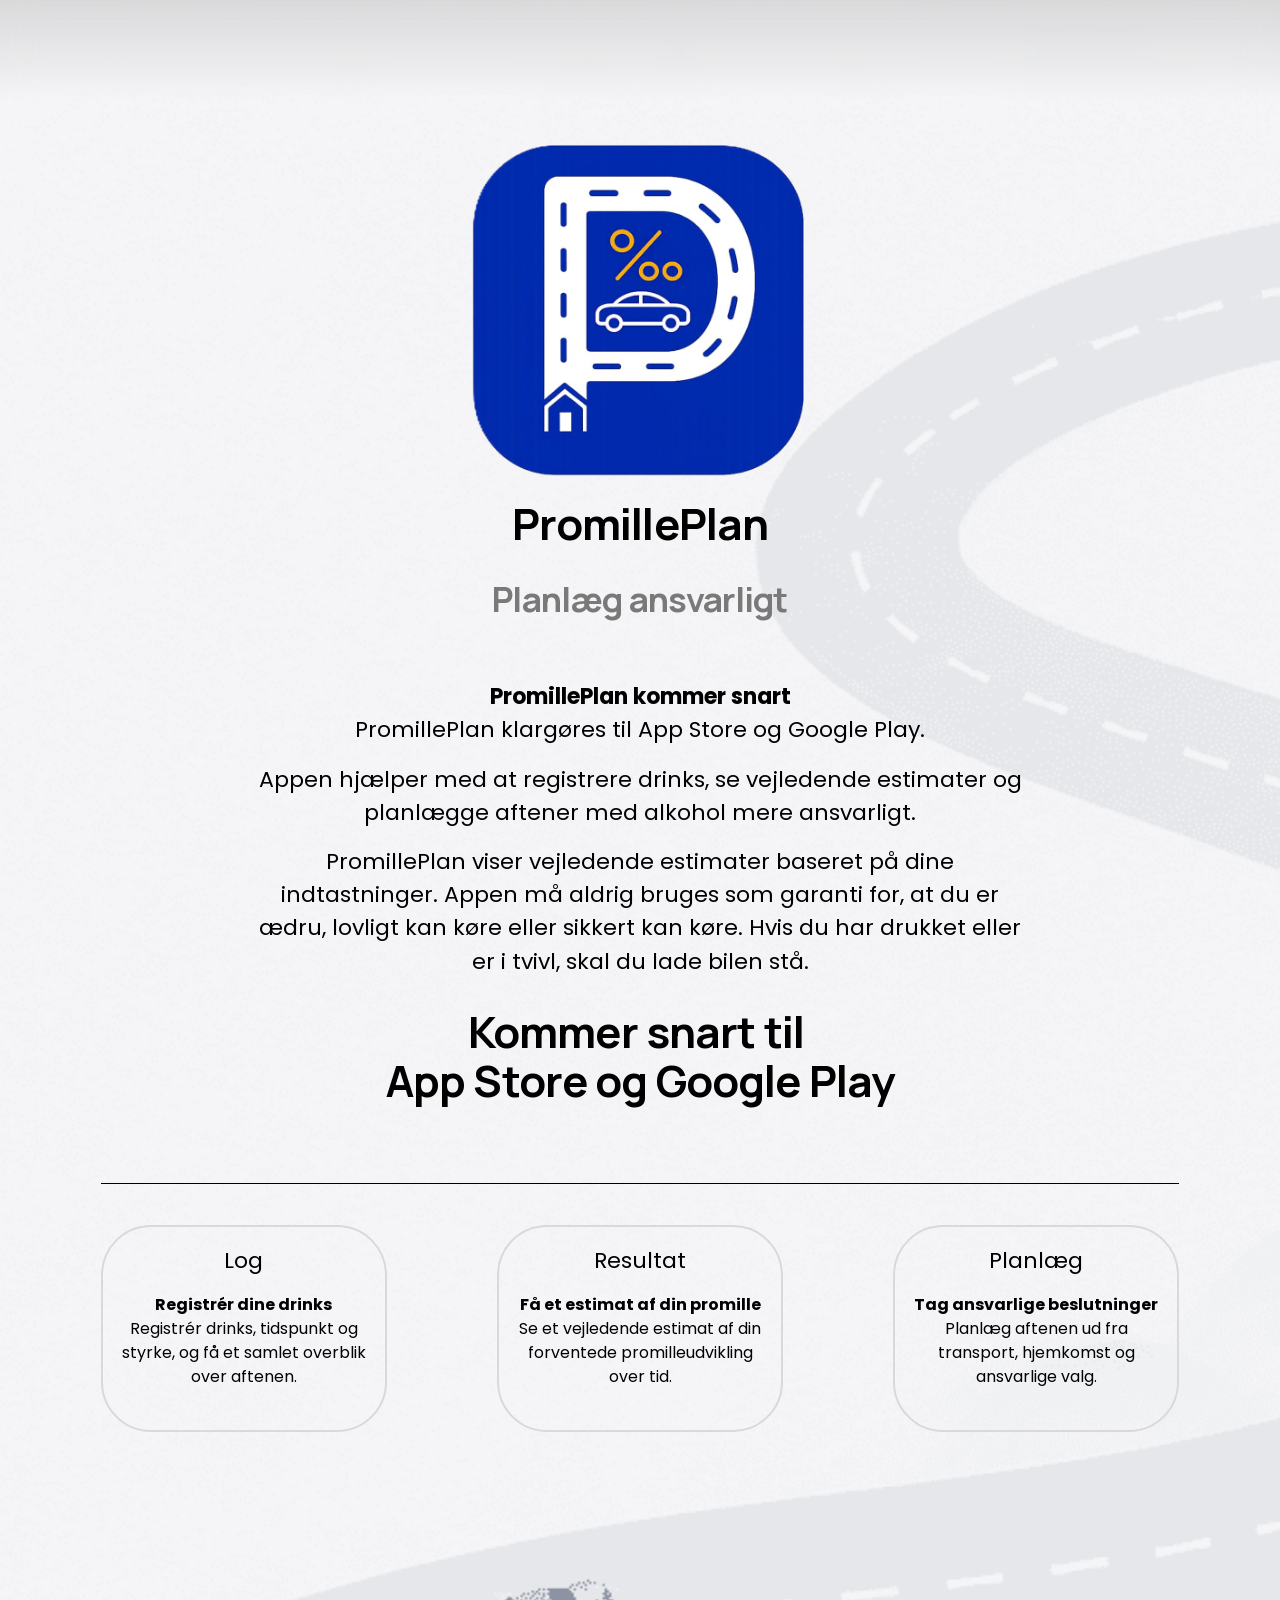
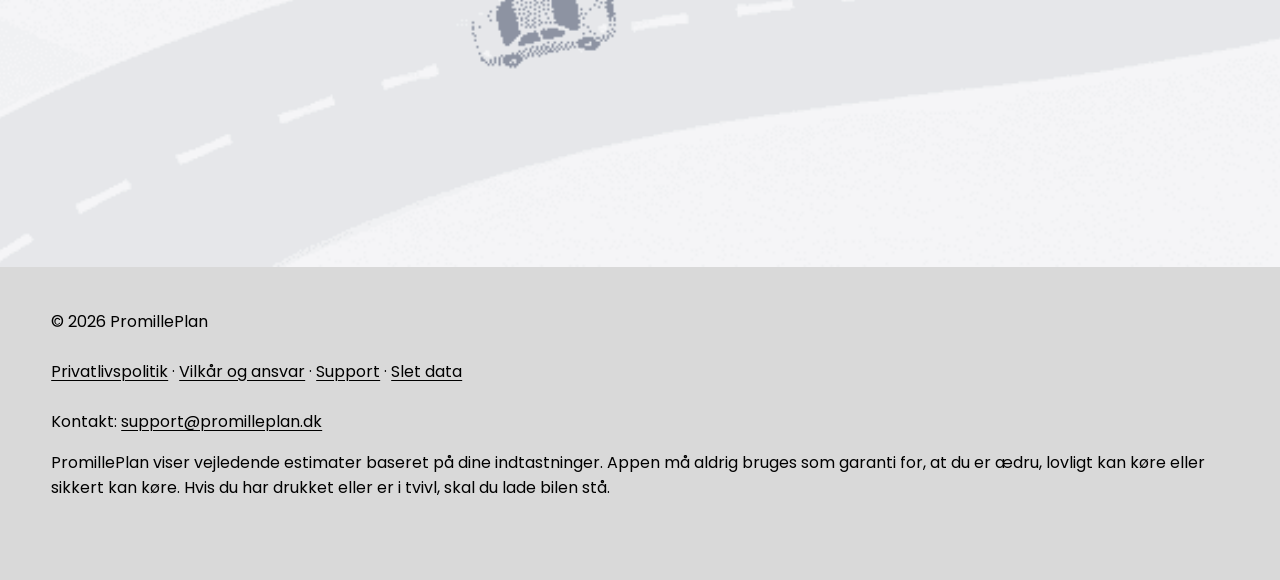
==== index.html @ d54e52dd "Statisk kopi af promilleplan.dk (Squarespace) til GitHub Pages Co-Authored-By: Claude Sonnet 5 <nore" ====
<!doctype html>
<html xmlns:og="http://opengraphprotocol.org/schema/" xmlns:fb="http://www.facebook.com/2008/fbml" lang="da-DK"  >
  <head>
    <meta http-equiv="X-UA-Compatible" content="IE=edge,chrome=1">
    <meta name="viewport" content="width=device-width, initial-scale=1">
    <!-- This is Squarespace. --><!-- calliope-icosahedron-nxax -->
<base href="">
<meta charset="utf-8" />
<title>PromillePlan</title>
<meta http-equiv="Accept-CH" content="Sec-CH-UA-Platform-Version, Sec-CH-UA-Model" /><link rel="icon" type="image/x-icon" media="(prefers-color-scheme: light)" href="assets/images.squarespace-cdn.com/content/v1/6a412da65e159f7821be92b2/8ec308a2-b06e-42ce-bbc1-3243c760736d/favicon.ico"/>
<link rel="icon" type="image/x-icon" media="(prefers-color-scheme: dark)" href="assets/images.squarespace-cdn.com/content/v1/6a412da65e159f7821be92b2/ee62ee7a-fdd7-45d1-b3bc-fefd4c11fba3/favicon.ico"/>
<link rel="canonical" href="https://promilleplan.dk"/>
<meta property="og:site_name" content="PromillePlan"/>
<meta property="og:title" content="PromillePlan"/>
<meta property="og:url" content="https://promilleplan.dk"/>
<meta property="og:type" content="website"/>
<meta property="og:image" content="assets/static1.squarespace.com/static/6a412da65e159f7821be92b2/t/6a4bfb778d2fcd29fa2333ba/1783364471261/d97d319b-d6d3-41fd-9373-8e34f8f935ba__format-1500w.jpeg"/>
<meta property="og:image:width" content="1500"/>
<meta property="og:image:height" content="1000"/>
<meta itemprop="name" content="PromillePlan"/>
<meta itemprop="url" content="https://promilleplan.dk"/>
<meta itemprop="thumbnailUrl" content="assets/static1.squarespace.com/static/6a412da65e159f7821be92b2/t/6a4bfb778d2fcd29fa2333ba/1783364471261/d97d319b-d6d3-41fd-9373-8e34f8f935ba__format-1500w.jpeg"/>
<link rel="image_src" href="assets/static1.squarespace.com/static/6a412da65e159f7821be92b2/t/6a4bfb778d2fcd29fa2333ba/1783364471261/d97d319b-d6d3-41fd-9373-8e34f8f935ba__format-1500w.jpeg" />
<meta itemprop="image" content="assets/static1.squarespace.com/static/6a412da65e159f7821be92b2/t/6a4bfb778d2fcd29fa2333ba/1783364471261/d97d319b-d6d3-41fd-9373-8e34f8f935ba__format-1500w.jpeg"/>
<meta name="twitter:title" content="PromillePlan"/>
<meta name="twitter:image" content="assets/static1.squarespace.com/static/6a412da65e159f7821be92b2/t/6a4bfb778d2fcd29fa2333ba/1783364471261/d97d319b-d6d3-41fd-9373-8e34f8f935ba__format-1500w.jpeg"/>
<meta name="twitter:url" content="https://promilleplan.dk"/>
<meta name="twitter:card" content="summary"/>
<meta name="description" content="" />
<link rel="preconnect" href="https://images.squarespace-cdn.com">
<link rel="preconnect" href="https://file.squarespace-cdn.com" crossorigin>
<style data-sqsp-font-ids="6a3139e4691a2d058d1a1be6,6a3137d3494e3c6626e63abc">
/* latin */
@font-face {
  font-family: 'Poppins';
  font-style: normal;
  font-weight: 700;
  font-display: swap;
  src: url('assets/file.squarespace-cdn.com/content/v2/namespaces/fonts/libraries/sqsp/assets/95402d3d-cf4f-4ff3-b652-fa1bddbe79de/latin.woff2') format('woff2');
  unicode-range: U+0000-00FF, U+0131, U+0152-0153, U+02BB-02BC, U+02C6, U+02DA, U+02DC, U+0304, U+0308, U+0329, U+2000-206F, U+20AC, U+2122, U+2191, U+2193, U+2212, U+2215, U+FEFF, U+FFFD;
}
/* devanagari */
@font-face {
  font-family: 'Poppins';
  font-style: normal;
  font-weight: 700;
  font-display: swap;
  src: url('assets/file.squarespace-cdn.com/content/v2/namespaces/fonts/libraries/sqsp/assets/31f2dfaf-de1e-40ab-ac18-8641e6ac98d0/devanagari.woff2') format('woff2');
  unicode-range: U+0900-097F, U+1CD0-1CF9, U+200C-200D, U+20A8, U+20B9, U+20F0, U+25CC, U+A830-A839, U+A8E0-A8FF, U+11B00-11B09;
}
/* latin-ext */
@font-face {
  font-family: 'Poppins';
  font-style: normal;
  font-weight: 700;
  font-display: swap;
  src: url('assets/file.squarespace-cdn.com/content/v2/namespaces/fonts/libraries/sqsp/assets/ab5cf469-e78c-4791-92a2-a2e360e24c1d/latin-ext.woff2') format('woff2');
  unicode-range: U+0100-02BA, U+02BD-02C5, U+02C7-02CC, U+02CE-02D7, U+02DD-02FF, U+0304, U+0308, U+0329, U+1D00-1DBF, U+1E00-1E9F, U+1EF2-1EFF, U+2020, U+20A0-20AB, U+20AD-20C0, U+2113, U+2C60-2C7F, U+A720-A7FF;
}
/* latin */
@font-face {
  font-family: 'Manrope';
  font-style: normal;
  font-weight: 500;
  font-display: swap;
  src: url('assets/file.squarespace-cdn.com/content/v2/namespaces/fonts/libraries/sqsp/assets/01320e30-4bf6-4eca-8ac6-768b9927c6a9/latin.woff2') format('woff2');
  unicode-range: U+0000-00FF, U+0131, U+0152-0153, U+02BB-02BC, U+02C6, U+02DA, U+02DC, U+0304, U+0308, U+0329, U+2000-206F, U+20AC, U+2122, U+2191, U+2193, U+2212, U+2215, U+FEFF, U+FFFD;
}
/* vietnamese */
@font-face {
  font-family: 'Manrope';
  font-style: normal;
  font-weight: 500;
  font-display: swap;
  src: url('assets/file.squarespace-cdn.com/content/v2/namespaces/fonts/libraries/sqsp/assets/c240fcf3-5690-4097-9cd6-2295e481d559/vietnamese.woff2') format('woff2');
  unicode-range: U+0102-0103, U+0110-0111, U+0128-0129, U+0168-0169, U+01A0-01A1, U+01AF-01B0, U+0300-0301, U+0303-0304, U+0308-0309, U+0323, U+0329, U+1EA0-1EF9, U+20AB;
}
/* cyrillic-ext */
@font-face {
  font-family: 'Manrope';
  font-style: normal;
  font-weight: 500;
  font-display: swap;
  src: url('assets/file.squarespace-cdn.com/content/v2/namespaces/fonts/libraries/sqsp/assets/09a2c607-fe28-425b-aa2d-9a7b64daff39/cyrillic-ext.woff2') format('woff2');
  unicode-range: U+0460-052F, U+1C80-1C8A, U+20B4, U+2DE0-2DFF, U+A640-A69F, U+FE2E-FE2F;
}
/* greek */
@font-face {
  font-family: 'Manrope';
  font-style: normal;
  font-weight: 500;
  font-display: swap;
  src: url('assets/file.squarespace-cdn.com/content/v2/namespaces/fonts/libraries/sqsp/assets/58939b86-e6d5-481e-a361-5e62b8be01c1/greek.woff2') format('woff2');
  unicode-range: U+0370-0377, U+037A-037F, U+0384-038A, U+038C, U+038E-03A1, U+03A3-03FF;
}
/* cyrillic */
@font-face {
  font-family: 'Manrope';
  font-style: normal;
  font-weight: 500;
  font-display: swap;
  src: url('assets/file.squarespace-cdn.com/content/v2/namespaces/fonts/libraries/sqsp/assets/494faa42-b773-4ba6-9b8d-9b37842713ca/cyrillic.woff2') format('woff2');
  unicode-range: U+0301, U+0400-045F, U+0490-0491, U+04B0-04B1, U+2116;
}
/* latin-ext */
@font-face {
  font-family: 'Manrope';
  font-style: normal;
  font-weight: 500;
  font-display: swap;
  src: url('assets/file.squarespace-cdn.com/content/v2/namespaces/fonts/libraries/sqsp/assets/0d5f4812-4d7d-4576-9468-aaee1fd4be34/latin-ext.woff2') format('woff2');
  unicode-range: U+0100-02BA, U+02BD-02C5, U+02C7-02CC, U+02CE-02D7, U+02DD-02FF, U+0304, U+0308, U+0329, U+1D00-1DBF, U+1E00-1E9F, U+1EF2-1EFF, U+2020, U+20A0-20AB, U+20AD-20C0, U+2113, U+2C60-2C7F, U+A720-A7FF;
}
/* latin-ext */
@font-face {
  font-family: 'Poppins';
  font-style: italic;
  font-weight: 400;
  font-display: swap;
  src: url('assets/file.squarespace-cdn.com/content/v2/namespaces/fonts/libraries/sqsp/assets/28866714-3a03-4fde-b82e-bcffd944752e/latin-ext.woff2') format('woff2');
  unicode-range: U+0100-02BA, U+02BD-02C5, U+02C7-02CC, U+02CE-02D7, U+02DD-02FF, U+0304, U+0308, U+0329, U+1D00-1DBF, U+1E00-1E9F, U+1EF2-1EFF, U+2020, U+20A0-20AB, U+20AD-20C0, U+2113, U+2C60-2C7F, U+A720-A7FF;
}
/* latin */
@font-face {
  font-family: 'Poppins';
  font-style: italic;
  font-weight: 400;
  font-display: swap;
  src: url('assets/file.squarespace-cdn.com/content/v2/namespaces/fonts/libraries/sqsp/assets/ab6b1da4-72e3-4abf-a176-e7a8a24b53d1/latin.woff2') format('woff2');
  unicode-range: U+0000-00FF, U+0131, U+0152-0153, U+02BB-02BC, U+02C6, U+02DA, U+02DC, U+0304, U+0308, U+0329, U+2000-206F, U+20AC, U+2122, U+2191, U+2193, U+2212, U+2215, U+FEFF, U+FFFD;
}
/* devanagari */
@font-face {
  font-family: 'Poppins';
  font-style: italic;
  font-weight: 400;
  font-display: swap;
  src: url('assets/file.squarespace-cdn.com/content/v2/namespaces/fonts/libraries/sqsp/assets/7d30df3b-ed0a-4cdd-824a-b3c7e5e49f0d/devanagari.woff2') format('woff2');
  unicode-range: U+0900-097F, U+1CD0-1CF9, U+200C-200D, U+20A8, U+20B9, U+20F0, U+25CC, U+A830-A839, U+A8E0-A8FF, U+11B00-11B09;
}
/* cyrillic-ext */
@font-face {
  font-family: 'Manrope';
  font-style: normal;
  font-weight: 700;
  font-display: swap;
  src: url('assets/file.squarespace-cdn.com/content/v2/namespaces/fonts/libraries/sqsp/assets/1ea04a7d-9d50-40eb-8889-89e7a997c48b/cyrillic-ext.woff2') format('woff2');
  unicode-range: U+0460-052F, U+1C80-1C8A, U+20B4, U+2DE0-2DFF, U+A640-A69F, U+FE2E-FE2F;
}
/* greek */
@font-face {
  font-family: 'Manrope';
  font-style: normal;
  font-weight: 700;
  font-display: swap;
  src: url('assets/file.squarespace-cdn.com/content/v2/namespaces/fonts/libraries/sqsp/assets/0f0515d8-7fda-4fb7-9750-d5d8ee499e38/greek.woff2') format('woff2');
  unicode-range: U+0370-0377, U+037A-037F, U+0384-038A, U+038C, U+038E-03A1, U+03A3-03FF;
}
/* cyrillic */
@font-face {
  font-family: 'Manrope';
  font-style: normal;
  font-weight: 700;
  font-display: swap;
  src: url('assets/file.squarespace-cdn.com/content/v2/namespaces/fonts/libraries/sqsp/assets/66dde975-4bb9-47c1-8f6b-2220cf3bb06d/cyrillic.woff2') format('woff2');
  unicode-range: U+0301, U+0400-045F, U+0490-0491, U+04B0-04B1, U+2116;
}
/* latin */
@font-face {
  font-family: 'Manrope';
  font-style: normal;
  font-weight: 700;
  font-display: swap;
  src: url('assets/file.squarespace-cdn.com/content/v2/namespaces/fonts/libraries/sqsp/assets/99dd7d2a-e2aa-4dc5-a25f-1bab59dfff1a/latin.woff2') format('woff2');
  unicode-range: U+0000-00FF, U+0131, U+0152-0153, U+02BB-02BC, U+02C6, U+02DA, U+02DC, U+0304, U+0308, U+0329, U+2000-206F, U+20AC, U+2122, U+2191, U+2193, U+2212, U+2215, U+FEFF, U+FFFD;
}
/* latin-ext */
@font-face {
  font-family: 'Manrope';
  font-style: normal;
  font-weight: 700;
  font-display: swap;
  src: url('assets/file.squarespace-cdn.com/content/v2/namespaces/fonts/libraries/sqsp/assets/33d80dff-9844-4e8d-a1fc-63c9a3323a8c/latin-ext.woff2') format('woff2');
  unicode-range: U+0100-02BA, U+02BD-02C5, U+02C7-02CC, U+02CE-02D7, U+02DD-02FF, U+0304, U+0308, U+0329, U+1D00-1DBF, U+1E00-1E9F, U+1EF2-1EFF, U+2020, U+20A0-20AB, U+20AD-20C0, U+2113, U+2C60-2C7F, U+A720-A7FF;
}
/* vietnamese */
@font-face {
  font-family: 'Manrope';
  font-style: normal;
  font-weight: 700;
  font-display: swap;
  src: url('assets/file.squarespace-cdn.com/content/v2/namespaces/fonts/libraries/sqsp/assets/51449cd1-6c79-4f03-94fc-5feecddf74ee/vietnamese.woff2') format('woff2');
  unicode-range: U+0102-0103, U+0110-0111, U+0128-0129, U+0168-0169, U+01A0-01A1, U+01AF-01B0, U+0300-0301, U+0303-0304, U+0308-0309, U+0323, U+0329, U+1EA0-1EF9, U+20AB;
}
/* latin-ext */
@font-face {
  font-family: 'Poppins';
  font-style: normal;
  font-weight: 400;
  font-display: swap;
  src: url('assets/file.squarespace-cdn.com/content/v2/namespaces/fonts/libraries/sqsp/assets/d03c0883-8248-47bf-9fa3-437f8474b0b7/latin-ext.woff2') format('woff2');
  unicode-range: U+0100-02BA, U+02BD-02C5, U+02C7-02CC, U+02CE-02D7, U+02DD-02FF, U+0304, U+0308, U+0329, U+1D00-1DBF, U+1E00-1E9F, U+1EF2-1EFF, U+2020, U+20A0-20AB, U+20AD-20C0, U+2113, U+2C60-2C7F, U+A720-A7FF;
}
/* latin */
@font-face {
  font-family: 'Poppins';
  font-style: normal;
  font-weight: 400;
  font-display: swap;
  src: url('assets/file.squarespace-cdn.com/content/v2/namespaces/fonts/libraries/sqsp/assets/da0c3c0d-458f-46e2-9c64-bac004d4e8c1/latin.woff2') format('woff2');
  unicode-range: U+0000-00FF, U+0131, U+0152-0153, U+02BB-02BC, U+02C6, U+02DA, U+02DC, U+0304, U+0308, U+0329, U+2000-206F, U+20AC, U+2122, U+2191, U+2193, U+2212, U+2215, U+FEFF, U+FFFD;
}
/* devanagari */
@font-face {
  font-family: 'Poppins';
  font-style: normal;
  font-weight: 400;
  font-display: swap;
  src: url('assets/file.squarespace-cdn.com/content/v2/namespaces/fonts/libraries/sqsp/assets/7050a57e-968a-4317-a487-11e4374878d9/devanagari.woff2') format('woff2');
  unicode-range: U+0900-097F, U+1CD0-1CF9, U+200C-200D, U+20A8, U+20B9, U+20F0, U+25CC, U+A830-A839, U+A8E0-A8FF, U+11B00-11B09;
}
/* latin-ext */
@font-face {
  font-family: 'Poppins';
  font-style: italic;
  font-weight: 700;
  font-display: swap;
  src: url('assets/file.squarespace-cdn.com/content/v2/namespaces/fonts/libraries/sqsp/assets/e5441b3f-475c-4dd0-815e-d1493a6eef24/latin-ext.woff2') format('woff2');
  unicode-range: U+0100-02BA, U+02BD-02C5, U+02C7-02CC, U+02CE-02D7, U+02DD-02FF, U+0304, U+0308, U+0329, U+1D00-1DBF, U+1E00-1E9F, U+1EF2-1EFF, U+2020, U+20A0-20AB, U+20AD-20C0, U+2113, U+2C60-2C7F, U+A720-A7FF;
}
/* devanagari */
@font-face {
  font-family: 'Poppins';
  font-style: italic;
  font-weight: 700;
  font-display: swap;
  src: url('assets/file.squarespace-cdn.com/content/v2/namespaces/fonts/libraries/sqsp/assets/e364ec28-4783-442b-b46f-59d33a99dd2c/devanagari.woff2') format('woff2');
  unicode-range: U+0900-097F, U+1CD0-1CF9, U+200C-200D, U+20A8, U+20B9, U+20F0, U+25CC, U+A830-A839, U+A8E0-A8FF, U+11B00-11B09;
}
/* latin */
@font-face {
  font-family: 'Poppins';
  font-style: italic;
  font-weight: 700;
  font-display: swap;
  src: url('assets/file.squarespace-cdn.com/content/v2/namespaces/fonts/libraries/sqsp/assets/67451c8f-d5ad-40d0-a48b-1e842ade5679/latin.woff2') format('woff2');
  unicode-range: U+0000-00FF, U+0131, U+0152-0153, U+02BB-02BC, U+02C6, U+02DA, U+02DC, U+0304, U+0308, U+0329, U+2000-206F, U+20AC, U+2122, U+2191, U+2193, U+2212, U+2215, U+FEFF, U+FFFD;
}
</style><script type="text/javascript" crossorigin="anonymous" defer="true" nomodule="nomodule" src="assets/assets.squarespace.com/_sqs/polyfiller/1.6/legacy.js"></script>
<script type="text/javascript" crossorigin="anonymous" defer="true" src="assets/assets.squarespace.com/_sqs/polyfiller/1.6/modern.js"></script>
<script data-name="static-context">Static = window.Static || {}; Static.SQUARESPACE_CONTEXT = {"betaFeatureFlags":["i18n_beta_website_locales","override_block_styles","marketing_landing_page","enable_modernized_standalone_pages","new_stacked_index","nested_categories","campaigns_new_image_layout_picker","marketing_automations","output_template_css_assets","member_areas_feature","modernized-pdp-m2-enabled","campaigns_table_v2","commerce_product_payment_plan_editing","campaigns_import_discounts","contacts_and_campaigns_redesign","enable_form_submission_trigger","enable_modernized_pdp_m3_layout_ux","enable_modernized_pdp_m3_fluid","campaigns_discount_section_in_automations","supports_versioned_template_assets","campaigns_merch_state","enable_modernized_standalone_pages_kill_switch","sms-campaigns","campaigns_thumbnail_layout","scripts_defer","campaigns_discount_section_in_blasts"],"facebookAppId":"314192535267336","facebookApiVersion":"v6.0","rollups":{"squarespace-announcement-bar":{"js":"assets/assets.squarespace.com/universal/scripts-compressed/announcement-bar-9b90c64d0b162b05-min.da-DK.js"},"squarespace-audio-player":{"css":"assets/assets.squarespace.com/universal/styles-compressed/audio-player-b05f5197a871c566-min.da-DK.css","js":"assets/assets.squarespace.com/universal/scripts-compressed/audio-player-9a6fd1cb2888d75c-min.da-DK.js"},"squarespace-blog-collection-list":{"css":"assets/assets.squarespace.com/universal/styles-compressed/blog-collection-list-b4046463b72f34e2-min.da-DK.css","js":"assets/assets.squarespace.com/universal/scripts-compressed/blog-collection-list-550fc528a82e4900-min.da-DK.js"},"squarespace-calendar-block-renderer":{"css":"assets/assets.squarespace.com/universal/styles-compressed/calendar-block-renderer-c3fef2a497c8e56b-min.da-DK.css","js":"assets/assets.squarespace.com/universal/scripts-compressed/calendar-block-renderer-001eb0206de21bac-min.da-DK.js"},"squarespace-chartjs-helpers":{"css":"assets/assets.squarespace.com/universal/styles-compressed/chartjs-helpers-96b256171ee039c1-min.da-DK.css","js":"assets/assets.squarespace.com/universal/scripts-compressed/chartjs-helpers-691f8e2893c79f05-min.da-DK.js"},"squarespace-comments":{"css":"assets/assets.squarespace.com/universal/styles-compressed/comments-f36c39371f994cfe-min.da-DK.css","js":"assets/assets.squarespace.com/universal/scripts-compressed/comments-ed1e1416a490ad43-min.da-DK.js"},"squarespace-custom-css-popup":{"css":"assets/assets.squarespace.com/universal/styles-compressed/custom-css-popup-9779773fdd0c1f90-min.da-DK.css","js":"assets/assets.squarespace.com/universal/scripts-compressed/custom-css-popup-94a1d9d7cdd8b666-min.da-DK.js"},"squarespace-dialog":{"css":"assets/assets.squarespace.com/universal/styles-compressed/dialog-86aacd645d83874c-min.da-DK.css","js":"assets/assets.squarespace.com/universal/scripts-compressed/dialog-81088b7430f275c0-min.da-DK.js"},"squarespace-events-collection":{"css":"assets/assets.squarespace.com/universal/styles-compressed/events-collection-c3fef2a497c8e56b-min.da-DK.css","js":"assets/assets.squarespace.com/universal/scripts-compressed/events-collection-989f35c413fd76f0-min.da-DK.js"},"squarespace-form-rendering-utils":{"js":"assets/assets.squarespace.com/universal/scripts-compressed/form-rendering-utils-0fffa06f2e25edbb-min.da-DK.js"},"squarespace-forms":{"css":"assets/assets.squarespace.com/universal/styles-compressed/forms-0afd3c6ac30bbab1-min.da-DK.css","js":"assets/assets.squarespace.com/universal/scripts-compressed/forms-3a6416a77abd470a-min.da-DK.js"},"squarespace-gallery-collection-list":{"css":"assets/assets.squarespace.com/universal/styles-compressed/gallery-collection-list-b4046463b72f34e2-min.da-DK.css","js":"assets/assets.squarespace.com/universal/scripts-compressed/gallery-collection-list-9ac59c0bf47d9cbe-min.da-DK.js"},"squarespace-image-zoom":{"css":"assets/assets.squarespace.com/universal/styles-compressed/image-zoom-b4046463b72f34e2-min.da-DK.css","js":"assets/assets.squarespace.com/universal/scripts-compressed/image-zoom-f570524ecfca447a-min.da-DK.js"},"squarespace-pinterest":{"css":"assets/assets.squarespace.com/universal/styles-compressed/pinterest-b4046463b72f34e2-min.da-DK.css","js":"assets/assets.squarespace.com/universal/scripts-compressed/pinterest-1f2c96f3856b6bdf-min.da-DK.js"},"squarespace-popup-overlay":{"css":"assets/assets.squarespace.com/universal/styles-compressed/popup-overlay-b742b752f5880972-min.da-DK.css","js":"assets/assets.squarespace.com/universal/scripts-compressed/popup-overlay-5f2d15603447976c-min.da-DK.js"},"squarespace-product-quick-view":{"css":"assets/assets.squarespace.com/universal/styles-compressed/product-quick-view-0afd3c6ac30bbab1-min.da-DK.css","js":"assets/assets.squarespace.com/universal/scripts-compressed/product-quick-view-90bd4c86632e874f-min.da-DK.js"},"squarespace-products-collection-item-v2":{"css":"assets/assets.squarespace.com/universal/styles-compressed/products-collection-item-v2-b4046463b72f34e2-min.da-DK.css","js":"assets/assets.squarespace.com/universal/scripts-compressed/products-collection-item-v2-7c421f5a06cba07d-min.da-DK.js"},"squarespace-products-collection-list-v2":{"css":"assets/assets.squarespace.com/universal/styles-compressed/products-collection-list-v2-b4046463b72f34e2-min.da-DK.css","js":"assets/assets.squarespace.com/universal/scripts-compressed/products-collection-list-v2-3c4190a4584371d5-min.da-DK.js"},"squarespace-search-page":{"css":"assets/assets.squarespace.com/universal/styles-compressed/search-page-90a67fc09b9b32c6-min.da-DK.css","js":"assets/assets.squarespace.com/universal/scripts-compressed/search-page-297bea81eae764c3-min.da-DK.js"},"squarespace-search-preview":{"js":"assets/assets.squarespace.com/universal/scripts-compressed/search-preview-7ac002480f44af3d-min.da-DK.js"},"squarespace-simple-liking":{"css":"assets/assets.squarespace.com/universal/styles-compressed/simple-liking-701bf8bbc05ec6aa-min.da-DK.css","js":"assets/assets.squarespace.com/universal/scripts-compressed/simple-liking-0f3ee7e792fb7293-min.da-DK.js"},"squarespace-social-buttons":{"css":"assets/assets.squarespace.com/universal/styles-compressed/social-buttons-95032e5fa98e47a5-min.da-DK.css","js":"assets/assets.squarespace.com/universal/scripts-compressed/social-buttons-011c2cd6a4db3a13-min.da-DK.js"},"squarespace-tourdates":{"css":"assets/assets.squarespace.com/universal/styles-compressed/tourdates-b4046463b72f34e2-min.da-DK.css","js":"assets/assets.squarespace.com/universal/scripts-compressed/tourdates-7c46c69f204e63d7-min.da-DK.js"},"squarespace-website-overlays-manager":{"css":"assets/assets.squarespace.com/universal/styles-compressed/website-overlays-manager-07ea5a4e004e6710-min.da-DK.css","js":"assets/assets.squarespace.com/universal/scripts-compressed/website-overlays-manager-bbfc07041fdf1ccc-min.da-DK.js"}},"pageType":2,"website":{"id":"6a412da65e159f7821be92b2","captchaSettings":{"enabledForDonations":false},"cloneable":false,"contentModifiedOn":1789902562398,"formattingLocale":"da-DK","fullSiteTitle":"PromillePlan","identifier":"calliope-icosahedron-nxax","imageMetadataProcessingEnabled":false,"isHstsEnabled":true,"language":"da-DK","logoImageId":"6a4bfbab93a7f2321c79fc8a","mobileLogoImageId":"6a4bfbbfb297df1af687c0b3","primaryDomain":"promilleplan.dk","screenshotId":"aa786fa0fcad5a704d915fee29dacdb4d4eeb3c10dc10669d946aafad67a23a6","shareButtonOptions":{"1":true,"2":true,"6":true,"7":true,"4":true,"8":true,"3":true},"showOwnerLogin":false,"siteDescription":"","siteStatus":{},"siteTitle":"PromillePlan","socialLogoImageId":"6a4bf975b4a86424f7d82460","sslSetting":3,"timeZone":"Europe/Copenhagen","translationLocale":"da-DK","typekitId":"","websiteType":4,"statsMigrated":false,"authenticUrl":"https://promilleplan.dk","baseUrl":"https://promilleplan.dk","internalUrl":"https://calliope-icosahedron-nxax.squarespace.com","logoImageUrl":"assets/images.squarespace-cdn.com/content/v1/6a412da65e159f7821be92b2/373ecef2-a277-4cb0-a7d6-ffd4bd289a40/Billede1.png","machineTimeZoneOffset":7200000,"mobileLogoImageUrl":"assets/images.squarespace-cdn.com/content/v1/6a412da65e159f7821be92b2/6f772c23-8ebd-4070-a0dd-66b4ba3a32bf/Billede1.png","socialAccounts":[{"serviceId":64,"screenname":"Instagram","addedOn":1783364258668,"profileUrl":"http://instagram.com/squarespace","iconEnabled":true,"serviceName":"instagram-unauth"},{"serviceId":62,"screenname":"Twitter","addedOn":1783364258670,"profileUrl":"http://twitter.com/squarespace","iconEnabled":true,"serviceName":"twitter-unauth"},{"serviceId":60,"screenname":"Facebook","addedOn":1783364258666,"profileUrl":"http://facebook.com/squarespace","iconEnabled":true,"serviceName":"facebook-unauth"}],"socialLogoImageUrl":"assets/images.squarespace-cdn.com/content/v1/6a412da65e159f7821be92b2/9886accb-a905-4bd6-a69f-ba4462f415a5/d97d319b-d6d3-41fd-9373-8e34f8f935ba.jpeg","timeZoneAbbr":"CEST","timeZoneOffset":7200000},"websiteSettings":{"id":"6a412da65e159f7821be92b5","websiteId":"6a412da65e159f7821be92b2","subjects":[],"country":"DK","state":"","simpleLikingEnabled":true,"popupOverlaySettings":{"style":1,"enabledPages":[]},"commentLikesAllowed":true,"commentAnonAllowed":true,"commentThreaded":true,"commentApprovalRequired":false,"commentAvatarsOn":true,"commentSortType":2,"commentFlagThreshold":0,"commentFlagsAllowed":true,"commentEnableByDefault":true,"commentDisableAfterDaysDefault":0,"disqusShortname":"","commentsEnabled":false,"storeSettings":{"returnPolicy":null,"termsOfService":null,"privacyPolicy":null,"expressCheckout":false,"continueShoppingLinkUrl":"/","useLightCart":false,"showNoteField":false,"shippingCountryDefaultValue":"US","billToShippingDefaultValue":false,"showShippingPhoneNumber":true,"isShippingPhoneRequired":false,"showBillingPhoneNumber":true,"isBillingPhoneRequired":false,"currenciesSupported":["USD","CAD","GBP","AUD","EUR","CHF","NOK","SEK","DKK","NZD","SGD","MXN","HKD","CZK","ILS","MYR","RUB","PHP","PLN","THB","BRL","ARS","COP","IDR","INR","JPY","ZAR","KRW"],"defaultCurrency":"USD","selectedCurrency":"DKK","measurementStandard":1,"showCustomCheckoutForm":false,"checkoutPageMarketingOptInEnabled":true,"enableMailingListOptInByDefault":false,"sameAsRetailLocation":false,"merchandisingSettings":{"scarcityEnabledOnProductItems":false,"scarcityEnabledOnProductBlocks":false,"scarcityMessageType":"DEFAULT_SCARCITY_MESSAGE","scarcityThreshold":10,"multipleQuantityAllowedForServices":true,"restockNotificationsEnabled":false,"restockNotificationsMailingListSignUpEnabled":false,"relatedProductsEnabled":false,"relatedProductsOrdering":"random","soldOutVariantsDropdownDisabled":false,"productComposerOptedIn":false,"productComposerABTestOptedOut":false,"productReviewsEnabled":false},"minimumOrderSubtotalEnabled":false,"minimumOrderSubtotal":{"currency":"DKK","value":"0.00"},"addToCartConfirmationType":2,"isLive":false,"multipleQuantityAllowedForServices":true},"useEscapeKeyToLogin":false,"ssBadgeType":1,"ssBadgePosition":4,"ssBadgeVisibility":1,"ssBadgeDevices":1,"pinterestOverlayOptions":{"mode":"disabled"},"userAccountsSettings":{"loginAllowed":true,"signupAllowed":true}},"cookieSettings":{"isCookieBannerEnabled":false,"isRestrictiveCookiePolicyEnabled":false,"cookieBannerText":"","cookieBannerTheme":"","cookieBannerVariant":"","cookieBannerPosition":"","cookieBannerCtaVariant":"","cookieBannerCtaText":"","cookieBannerAcceptType":"OPT_IN","cookieBannerOptOutCtaText":"","cookieBannerHasOptOut":false,"cookieBannerHasManageCookies":true,"cookieBannerManageCookiesLabel":"","cookieBannerSavedPreferencesText":"","cookieBannerSavedPreferencesLayout":"PILL"},"websiteCloneable":false,"collection":{"title":"Forside","id":"6a412da65e159f7821be92c9","fullUrl":"/","type":10,"permissionType":1},"subscribed":false,"appDomain":"squarespace.com","templateTweakable":true,"tweakJSON":{"form-use-theme-colors":"true","header-logo-height":"71px","header-mobile-logo-max-height":"39px","header-vert-padding":"1.1vw","header-width":"Full","maxPageWidth":"1200px","mobile-header-vert-padding":"6vw","pagePadding":"4vw","tweak-blog-alternating-side-by-side-image-aspect-ratio":"1:1 Square","tweak-blog-alternating-side-by-side-image-spacing":"6%","tweak-blog-alternating-side-by-side-meta-spacing":"20px","tweak-blog-alternating-side-by-side-primary-meta":"Categories","tweak-blog-alternating-side-by-side-read-more-spacing":"20px","tweak-blog-alternating-side-by-side-secondary-meta":"Date","tweak-blog-basic-grid-columns":"2","tweak-blog-basic-grid-image-aspect-ratio":"3:2 Standard","tweak-blog-basic-grid-image-spacing":"20px","tweak-blog-basic-grid-meta-spacing":"10px","tweak-blog-basic-grid-primary-meta":"Date","tweak-blog-basic-grid-read-more-spacing":"20px","tweak-blog-basic-grid-secondary-meta":"Categories","tweak-blog-item-custom-width":"75","tweak-blog-item-show-author-profile":"false","tweak-blog-item-width":"Medium","tweak-blog-masonry-columns":"2","tweak-blog-masonry-horizontal-spacing":"30px","tweak-blog-masonry-image-spacing":"20px","tweak-blog-masonry-meta-spacing":"20px","tweak-blog-masonry-primary-meta":"Categories","tweak-blog-masonry-read-more-spacing":"20px","tweak-blog-masonry-secondary-meta":"Date","tweak-blog-masonry-vertical-spacing":"30px","tweak-blog-side-by-side-image-aspect-ratio":"1:1 Square","tweak-blog-side-by-side-image-spacing":"6%","tweak-blog-side-by-side-meta-spacing":"20px","tweak-blog-side-by-side-primary-meta":"Categories","tweak-blog-side-by-side-read-more-spacing":"20px","tweak-blog-side-by-side-secondary-meta":"Date","tweak-blog-single-column-image-spacing":"50px","tweak-blog-single-column-meta-spacing":"0px","tweak-blog-single-column-primary-meta":"Date","tweak-blog-single-column-read-more-spacing":"0px","tweak-blog-single-column-secondary-meta":"Categories","tweak-events-stacked-show-thumbnails":"true","tweak-events-stacked-thumbnail-size":"3:2 Standard","tweak-fixed-header":"false","tweak-fixed-header-style":"Basic","tweak-global-animations-animation-curve":"ease","tweak-global-animations-animation-delay":"0.1s","tweak-global-animations-animation-duration":"0.1s","tweak-global-animations-animation-style":"fade","tweak-global-animations-animation-type":"none","tweak-global-animations-complexity-level":"detailed","tweak-global-animations-enabled":"false","tweak-portfolio-grid-basic-custom-height":"50","tweak-portfolio-grid-overlay-custom-height":"50","tweak-portfolio-hover-follow-acceleration":"10%","tweak-portfolio-hover-follow-animation-duration":"Fast","tweak-portfolio-hover-follow-animation-type":"Fade","tweak-portfolio-hover-follow-delimiter":"Bullet","tweak-portfolio-hover-follow-front":"false","tweak-portfolio-hover-follow-layout":"Inline","tweak-portfolio-hover-follow-size":"50","tweak-portfolio-hover-follow-text-spacing-x":"1.5","tweak-portfolio-hover-follow-text-spacing-y":"1.5","tweak-portfolio-hover-static-animation-duration":"Fast","tweak-portfolio-hover-static-animation-type":"Fade","tweak-portfolio-hover-static-delimiter":"Hyphen","tweak-portfolio-hover-static-front":"true","tweak-portfolio-hover-static-layout":"Inline","tweak-portfolio-hover-static-size":"50","tweak-portfolio-hover-static-text-spacing-x":"1.5","tweak-portfolio-hover-static-text-spacing-y":"1.5","tweak-portfolio-index-background-animation-duration":"Medium","tweak-portfolio-index-background-animation-type":"Fade","tweak-portfolio-index-background-custom-height":"50","tweak-portfolio-index-background-delimiter":"None","tweak-portfolio-index-background-height":"Large","tweak-portfolio-index-background-horizontal-alignment":"Center","tweak-portfolio-index-background-link-format":"Stacked","tweak-portfolio-index-background-persist":"false","tweak-portfolio-index-background-vertical-alignment":"Middle","tweak-portfolio-index-background-width":"Full","tweak-transparent-header":"false"},"templateId":"5c5a519771c10ba3470d8101","templateVersion":"7.1","pageFeatures":[1,2,4],"gmRenderKey":"QUl6YVN5Q0JUUk9xNkx1dkZfSUUxcjQ2LVQ0QWVUU1YtMGQ3bXk4","templateScriptsRootUrl":"assets/static1.squarespace.com/static/vta/5c5a519771c10ba3470d8101/scripts/","impersonatedSession":false,"tzData":{"zones":[[60,"EU","CE%sT",null]],"rules":{"EU":[[1981,"max",null,"Mar","lastSun","1:00u","1:00","S"],[1996,"max",null,"Oct","lastSun","1:00u","0",null]]}},"showAnnouncementBar":false,"recaptchaEnterpriseContext":{"recaptchaEnterpriseSiteKey":"6LdDFQwjAAAAAPigEvvPgEVbb7QBm-TkVJdDTlAv"},"i18nContext":{"timeZoneData":{"id":"Europe/Berlin","name":"Centraleurop\u00E6isk tid"}},"env":"PRODUCTION","visitorFormContext":{"formFieldFormats":{"initialAddressFormat":{"id":0,"type":"ADDRESS","country":"DK","labelLocale":"da","fields":[{"type":"FIELD","label":"Adresselinje 1","identifier":"Line1","length":0,"required":true,"metadata":{"autocomplete":"address-line1"}},{"type":"SEPARATOR","label":"\n","identifier":"Newline","length":0,"required":false,"metadata":{}},{"type":"FIELD","label":"Adresselinje 2","identifier":"Line2","length":0,"required":false,"metadata":{"autocomplete":"address-line2"}},{"type":"SEPARATOR","label":"\n","identifier":"Newline","length":0,"required":false,"metadata":{}},{"type":"FIELD","label":"Postnummer","identifier":"Zip","length":0,"required":true,"metadata":{"autocomplete":"postal-code"}},{"type":"SEPARATOR","label":" ","identifier":"Space","length":0,"required":false,"metadata":{}},{"type":"FIELD","label":"By","identifier":"City","length":0,"required":true,"metadata":{"autocomplete":"address-level1"}}]},"countries":[{"name":"Afghanistan","code":"AF","phoneCode":"+93"},{"name":"Albanien","code":"AL","phoneCode":"+355"},{"name":"Algeriet","code":"DZ","phoneCode":"+213"},{"name":"Amerikansk Samoa","code":"AS","phoneCode":"+1"},{"name":"Andorra","code":"AD","phoneCode":"+376"},{"name":"Angola","code":"AO","phoneCode":"+244"},{"name":"Anguilla","code":"AI","phoneCode":"+1"},{"name":"Antigua og Barbuda","code":"AG","phoneCode":"+1"},{"name":"Argentina","code":"AR","phoneCode":"+54"},{"name":"Armenien","code":"AM","phoneCode":"+374"},{"name":"Aruba","code":"AW","phoneCode":"+297"},{"name":"Ascension\u00F8en","code":"AC","phoneCode":"+247"},{"name":"Aserbajdsjan","code":"AZ","phoneCode":"+994"},{"name":"Australien","code":"AU","phoneCode":"+61"},{"name":"Bahamas","code":"BS","phoneCode":"+1"},{"name":"Bahrain","code":"BH","phoneCode":"+973"},{"name":"Bangladesh","code":"BD","phoneCode":"+880"},{"name":"Barbados","code":"BB","phoneCode":"+1"},{"name":"Belarus","code":"BY","phoneCode":"+375"},{"name":"Belgien","code":"BE","phoneCode":"+32"},{"name":"Belize","code":"BZ","phoneCode":"+501"},{"name":"Benin","code":"BJ","phoneCode":"+229"},{"name":"Bermuda","code":"BM","phoneCode":"+1"},{"name":"Bhutan","code":"BT","phoneCode":"+975"},{"name":"Bolivia","code":"BO","phoneCode":"+591"},{"name":"Bosnien-Hercegovina","code":"BA","phoneCode":"+387"},{"name":"Botswana","code":"BW","phoneCode":"+267"},{"name":"Brasilien","code":"BR","phoneCode":"+55"},{"name":"Brunei","code":"BN","phoneCode":"+673"},{"name":"Bulgarien","code":"BG","phoneCode":"+359"},{"name":"Burkina Faso","code":"BF","phoneCode":"+226"},{"name":"Burundi","code":"BI","phoneCode":"+257"},{"name":"Cambodja","code":"KH","phoneCode":"+855"},{"name":"Cameroun","code":"CM","phoneCode":"+237"},{"name":"Canada","code":"CA","phoneCode":"+1"},{"name":"Cayman\u00F8erne","code":"KY","phoneCode":"+1"},{"name":"Chile","code":"CL","phoneCode":"+56"},{"name":"Cocos\u00F8erne","code":"CC","phoneCode":"+61"},{"name":"Colombia","code":"CO","phoneCode":"+57"},{"name":"Comorerne","code":"KM","phoneCode":"+269"},{"name":"Congo-Brazzaville","code":"CG","phoneCode":"+242"},{"name":"Congo-Kinshasa","code":"CD","phoneCode":"+243"},{"name":"Cook\u00F8erne","code":"CK","phoneCode":"+682"},{"name":"Costa Rica","code":"CR","phoneCode":"+506"},{"name":"Cuba","code":"CU","phoneCode":"+53"},{"name":"Cura\u00E7ao","code":"CW","phoneCode":"+599"},{"name":"Cypern","code":"CY","phoneCode":"+357"},{"name":"Danmark","code":"DK","phoneCode":"+45"},{"name":"De Amerikanske Jomfru\u00F8er","code":"VI","phoneCode":"+1"},{"name":"De Britiske Jomfru\u00F8er","code":"VG","phoneCode":"+1"},{"name":"De Forenede Arabiske Emirater","code":"AE","phoneCode":"+971"},{"name":"Den Centralafrikanske Republik","code":"CF","phoneCode":"+236"},{"name":"Den Dominikanske Republik","code":"DO","phoneCode":"+1"},{"name":"De pal\u00E6stinensiske omr\u00E5der","code":"PS","phoneCode":"+970"},{"name":"Det Britiske Territorium i Det Indiske Ocean","code":"IO","phoneCode":"+246"},{"name":"De tidligere Nederlandske Antiller","code":"BQ","phoneCode":"+599"},{"name":"Djibouti","code":"DJ","phoneCode":"+253"},{"name":"Dominica","code":"DM","phoneCode":"+1"},{"name":"Ecuador","code":"EC","phoneCode":"+593"},{"name":"Egypten","code":"EG","phoneCode":"+20"},{"name":"Elfenbenskysten","code":"CI","phoneCode":"+225"},{"name":"El Salvador","code":"SV","phoneCode":"+503"},{"name":"Eritrea","code":"ER","phoneCode":"+291"},{"name":"Estland","code":"EE","phoneCode":"+372"},{"name":"Eswatini","code":"SZ","phoneCode":"+268"},{"name":"Etiopien","code":"ET","phoneCode":"+251"},{"name":"Falklands\u00F8erne","code":"FK","phoneCode":"+500"},{"name":"Fiji","code":"FJ","phoneCode":"+679"},{"name":"Filippinerne","code":"PH","phoneCode":"+63"},{"name":"Finland","code":"FI","phoneCode":"+358"},{"name":"Frankrig","code":"FR","phoneCode":"+33"},{"name":"Fransk Guyana","code":"GF","phoneCode":"+594"},{"name":"Fransk Polynesien","code":"PF","phoneCode":"+689"},{"name":"F\u00E6r\u00F8erne","code":"FO","phoneCode":"+298"},{"name":"Gabon","code":"GA","phoneCode":"+241"},{"name":"Gambia","code":"GM","phoneCode":"+220"},{"name":"Georgien","code":"GE","phoneCode":"+995"},{"name":"Ghana","code":"GH","phoneCode":"+233"},{"name":"Gibraltar","code":"GI","phoneCode":"+350"},{"name":"Grenada","code":"GD","phoneCode":"+1"},{"name":"Gr\u00E6kenland","code":"GR","phoneCode":"+30"},{"name":"Gr\u00F8nland","code":"GL","phoneCode":"+299"},{"name":"Guadeloupe","code":"GP","phoneCode":"+590"},{"name":"Guam","code":"GU","phoneCode":"+1"},{"name":"Guatemala","code":"GT","phoneCode":"+502"},{"name":"Guernsey","code":"GG","phoneCode":"+44"},{"name":"Guinea","code":"GN","phoneCode":"+224"},{"name":"Guinea-Bissau","code":"GW","phoneCode":"+245"},{"name":"Guyana","code":"GY","phoneCode":"+592"},{"name":"Haiti","code":"HT","phoneCode":"+509"},{"name":"Honduras","code":"HN","phoneCode":"+504"},{"name":"Indien","code":"IN","phoneCode":"+91"},{"name":"Indonesien","code":"ID","phoneCode":"+62"},{"name":"Irak","code":"IQ","phoneCode":"+964"},{"name":"Iran","code":"IR","phoneCode":"+98"},{"name":"Irland","code":"IE","phoneCode":"+353"},{"name":"Island","code":"IS","phoneCode":"+354"},{"name":"Isle of Man","code":"IM","phoneCode":"+44"},{"name":"Israel","code":"IL","phoneCode":"+972"},{"name":"Italien","code":"IT","phoneCode":"+39"},{"name":"Jamaica","code":"JM","phoneCode":"+1"},{"name":"Japan","code":"JP","phoneCode":"+81"},{"name":"Jersey","code":"JE","phoneCode":"+44"},{"name":"Jordan","code":"JO","phoneCode":"+962"},{"name":"Jule\u00F8en","code":"CX","phoneCode":"+61"},{"name":"Kap Verde","code":"CV","phoneCode":"+238"},{"name":"Kasakhstan","code":"KZ","phoneCode":"+7"},{"name":"Kenya","code":"KE","phoneCode":"+254"},{"name":"Kina","code":"CN","phoneCode":"+86"},{"name":"Kirgisistan","code":"KG","phoneCode":"+996"},{"name":"Kiribati","code":"KI","phoneCode":"+686"},{"name":"Kosovo","code":"XK","phoneCode":"+383"},{"name":"Kroatien","code":"HR","phoneCode":"+385"},{"name":"Kuwait","code":"KW","phoneCode":"+965"},{"name":"Laos","code":"LA","phoneCode":"+856"},{"name":"Lesotho","code":"LS","phoneCode":"+266"},{"name":"Letland","code":"LV","phoneCode":"+371"},{"name":"Libanon","code":"LB","phoneCode":"+961"},{"name":"Liberia","code":"LR","phoneCode":"+231"},{"name":"Libyen","code":"LY","phoneCode":"+218"},{"name":"Liechtenstein","code":"LI","phoneCode":"+423"},{"name":"Litauen","code":"LT","phoneCode":"+370"},{"name":"Luxembourg","code":"LU","phoneCode":"+352"},{"name":"Madagaskar","code":"MG","phoneCode":"+261"},{"name":"Malawi","code":"MW","phoneCode":"+265"},{"name":"Malaysia","code":"MY","phoneCode":"+60"},{"name":"Maldiverne","code":"MV","phoneCode":"+960"},{"name":"Mali","code":"ML","phoneCode":"+223"},{"name":"Malta","code":"MT","phoneCode":"+356"},{"name":"Marokko","code":"MA","phoneCode":"+212"},{"name":"Marshall\u00F8erne","code":"MH","phoneCode":"+692"},{"name":"Martinique","code":"MQ","phoneCode":"+596"},{"name":"Mauretanien","code":"MR","phoneCode":"+222"},{"name":"Mauritius","code":"MU","phoneCode":"+230"},{"name":"Mayotte","code":"YT","phoneCode":"+262"},{"name":"Mexico","code":"MX","phoneCode":"+52"},{"name":"Mikronesien","code":"FM","phoneCode":"+691"},{"name":"Moldova","code":"MD","phoneCode":"+373"},{"name":"Monaco","code":"MC","phoneCode":"+377"},{"name":"Mongoliet","code":"MN","phoneCode":"+976"},{"name":"Montenegro","code":"ME","phoneCode":"+382"},{"name":"Montserrat","code":"MS","phoneCode":"+1"},{"name":"Mozambique","code":"MZ","phoneCode":"+258"},{"name":"Myanmar (Burma)","code":"MM","phoneCode":"+95"},{"name":"Namibia","code":"NA","phoneCode":"+264"},{"name":"Nauru","code":"NR","phoneCode":"+674"},{"name":"Nederlandene","code":"NL","phoneCode":"+31"},{"name":"Nepal","code":"NP","phoneCode":"+977"},{"name":"New Zealand","code":"NZ","phoneCode":"+64"},{"name":"Nicaragua","code":"NI","phoneCode":"+505"},{"name":"Niger","code":"NE","phoneCode":"+227"},{"name":"Nigeria","code":"NG","phoneCode":"+234"},{"name":"Niue","code":"NU","phoneCode":"+683"},{"name":"Nordkorea","code":"KP","phoneCode":"+850"},{"name":"Nordmakedonien","code":"MK","phoneCode":"+389"},{"name":"Nordmarianerne","code":"MP","phoneCode":"+1"},{"name":"Norfolk Island","code":"NF","phoneCode":"+672"},{"name":"Norge","code":"NO","phoneCode":"+47"},{"name":"Ny Kaledonien","code":"NC","phoneCode":"+687"},{"name":"Oman","code":"OM","phoneCode":"+968"},{"name":"Pakistan","code":"PK","phoneCode":"+92"},{"name":"Palau","code":"PW","phoneCode":"+680"},{"name":"Panama","code":"PA","phoneCode":"+507"},{"name":"Papua Ny Guinea","code":"PG","phoneCode":"+675"},{"name":"Paraguay","code":"PY","phoneCode":"+595"},{"name":"Peru","code":"PE","phoneCode":"+51"},{"name":"Polen","code":"PL","phoneCode":"+48"},{"name":"Portugal","code":"PT","phoneCode":"+351"},{"name":"Puerto Rico","code":"PR","phoneCode":"+1"},{"name":"Qatar","code":"QA","phoneCode":"+974"},{"name":"R\u00E9union","code":"RE","phoneCode":"+262"},{"name":"Rum\u00E6nien","code":"RO","phoneCode":"+40"},{"name":"Rusland","code":"RU","phoneCode":"+7"},{"name":"Rwanda","code":"RW","phoneCode":"+250"},{"name":"Saint Barth\u00E9lemy","code":"BL","phoneCode":"+590"},{"name":"Saint Kitts og Nevis","code":"KN","phoneCode":"+1"},{"name":"Saint Lucia","code":"LC","phoneCode":"+1"},{"name":"Saint Martin","code":"MF","phoneCode":"+590"},{"name":"Saint Pierre og Miquelon","code":"PM","phoneCode":"+508"},{"name":"Saint Vincent og Grenadinerne","code":"VC","phoneCode":"+1"},{"name":"Salomon\u00F8erne","code":"SB","phoneCode":"+677"},{"name":"Samoa","code":"WS","phoneCode":"+685"},{"name":"San Marino","code":"SM","phoneCode":"+378"},{"name":"S\u00E3o Tom\u00E9 og Pr\u00EDncipe","code":"ST","phoneCode":"+239"},{"name":"SAR Hongkong","code":"HK","phoneCode":"+852"},{"name":"SAR Macao","code":"MO","phoneCode":"+853"},{"name":"Saudi-Arabien","code":"SA","phoneCode":"+966"},{"name":"Schweiz","code":"CH","phoneCode":"+41"},{"name":"Senegal","code":"SN","phoneCode":"+221"},{"name":"Serbien","code":"RS","phoneCode":"+381"},{"name":"Seychellerne","code":"SC","phoneCode":"+248"},{"name":"Sierra Leone","code":"SL","phoneCode":"+232"},{"name":"Singapore","code":"SG","phoneCode":"+65"},{"name":"Sint Maarten","code":"SX","phoneCode":"+1"},{"name":"Slovakiet","code":"SK","phoneCode":"+421"},{"name":"Slovenien","code":"SI","phoneCode":"+386"},{"name":"Somalia","code":"SO","phoneCode":"+252"},{"name":"Spanien","code":"ES","phoneCode":"+34"},{"name":"Sri Lanka","code":"LK","phoneCode":"+94"},{"name":"St. Helena","code":"SH","phoneCode":"+290"},{"name":"Storbritannien","code":"GB","phoneCode":"+44"},{"name":"Sudan","code":"SD","phoneCode":"+249"},{"name":"Surinam","code":"SR","phoneCode":"+597"},{"name":"Svalbard og Jan Mayen","code":"SJ","phoneCode":"+47"},{"name":"Sverige","code":"SE","phoneCode":"+46"},{"name":"Sydafrika","code":"ZA","phoneCode":"+27"},{"name":"Sydkorea","code":"KR","phoneCode":"+82"},{"name":"Sydsudan","code":"SS","phoneCode":"+211"},{"name":"Syrien","code":"SY","phoneCode":"+963"},{"name":"Tadsjikistan","code":"TJ","phoneCode":"+992"},{"name":"Taiwan","code":"TW","phoneCode":"+886"},{"name":"Tanzania","code":"TZ","phoneCode":"+255"},{"name":"Tchad","code":"TD","phoneCode":"+235"},{"name":"Thailand","code":"TH","phoneCode":"+66"},{"name":"Timor-Leste","code":"TL","phoneCode":"+670"},{"name":"Tjekkiet","code":"CZ","phoneCode":"+420"},{"name":"Togo","code":"TG","phoneCode":"+228"},{"name":"Tokelau","code":"TK","phoneCode":"+690"},{"name":"Tonga","code":"TO","phoneCode":"+676"},{"name":"Trinidad og Tobago","code":"TT","phoneCode":"+1"},{"name":"Tristan da Cunha","code":"TA","phoneCode":"+290"},{"name":"Tunesien","code":"TN","phoneCode":"+216"},{"name":"Turkmenistan","code":"TM","phoneCode":"+993"},{"name":"Turks- og Caicos\u00F8erne","code":"TC","phoneCode":"+1"},{"name":"Tuvalu","code":"TV","phoneCode":"+688"},{"name":"Tyrkiet","code":"TR","phoneCode":"+90"},{"name":"Tyskland","code":"DE","phoneCode":"+49"},{"name":"Uganda","code":"UG","phoneCode":"+256"},{"name":"Ukraine","code":"UA","phoneCode":"+380"},{"name":"Ungarn","code":"HU","phoneCode":"+36"},{"name":"Uruguay","code":"UY","phoneCode":"+598"},{"name":"USA","code":"US","phoneCode":"+1"},{"name":"Usbekistan","code":"UZ","phoneCode":"+998"},{"name":"Vanuatu","code":"VU","phoneCode":"+678"},{"name":"Vatikanstaten","code":"VA","phoneCode":"+39"},{"name":"Venezuela","code":"VE","phoneCode":"+58"},{"name":"Vestsahara","code":"EH","phoneCode":"+212"},{"name":"Vietnam","code":"VN","phoneCode":"+84"},{"name":"Wallis og Futuna","code":"WF","phoneCode":"+681"},{"name":"Yemen","code":"YE","phoneCode":"+967"},{"name":"Zambia","code":"ZM","phoneCode":"+260"},{"name":"Zimbabwe","code":"ZW","phoneCode":"+263"},{"name":"\u00C6kvatorialguinea","code":"GQ","phoneCode":"+240"},{"name":"\u00D8strig","code":"AT","phoneCode":"+43"},{"name":"\u00C5land","code":"AX","phoneCode":"+358"}],"initialPhoneFormat":{"id":0,"type":"PHONE_NUMBER","country":"DK","labelLocale":"da-DK","fields":[{"type":"FIELD","label":"1","identifier":"1","length":2,"required":false,"metadata":{}},{"type":"SEPARATOR","label":" ","identifier":"Space","length":0,"required":false,"metadata":{}},{"type":"FIELD","label":"2","identifier":"2","length":2,"required":false,"metadata":{}},{"type":"SEPARATOR","label":" ","identifier":"Space","length":0,"required":false,"metadata":{}},{"type":"FIELD","label":"3","identifier":"3","length":2,"required":false,"metadata":{}},{"type":"SEPARATOR","label":" ","identifier":"Space","length":0,"required":false,"metadata":{}},{"type":"FIELD","label":"4","identifier":"4","length":14,"required":false,"metadata":{}}]},"initialNameOrder":"GIVEN_FIRST"},"localizedStrings":{"validation":{"noValidSelection":"Der skal foretages et gyldigt valg.","invalidUrl":"Skal v\u00E6re en gyldig URL.","stringTooLong":"V\u00E6rdien skal have en l\u00E6ngde, der ikke er l\u00E6ngere end {0}.","containsInvalidKey":"{0} indeholder en ugyldig n\u00F8gle.","invalidTwitterUsername":"Skal v\u00E6re et gyldigt Twitter-brugernavn.","valueOutsideRange":"V\u00E6rdien skal v\u00E6re i intervallet {0} til {1}.","invalidPassword":"Adgangskoder m\u00E5 ikke indeholde mellemrum.","missingRequiredSubfields":"{0} mangler obligatoriske underfelter: {1}","invalidCurrency":"Valutav\u00E6rdien skal formateres som 1234 eller 123,99.","invalidMapSize":"V\u00E6rdien skal indeholde n\u00F8jagtigt {0} elementer.","subfieldsRequired":"Alle felter i {0} er obligatoriske.","formSubmissionFailed":"Indsendelse af formularen mislykkedes. Gennemg\u00E5 f\u00F8lgende oplysninger: {0}.","invalidCountryCode":"Landekoden skal indeholde et valgfrit plus og op til 4 cifre.","invalidDate":"Dette er ikke en virkelig dato.","required":"{0} er p\u00E5kr\u00E6vet.","invalidStringLength":"V\u00E6rdien skal indeholde {0} tegn.","invalidEmail":"E-mailadresser skal f\u00F8lge formatet bruger@dom\u00E6ne.com.","invalidListLength":"V\u00E6rdien skal indeholde {0} elementer.","allEmpty":"Udfyld venligst mindst \u00E9t formularfelt.","missingRequiredQuestion":"Mangler et p\u00E5kr\u00E6vet sp\u00F8rgsm\u00E5l.","invalidQuestion":"Indeholdt et ugyldigt sp\u00F8rgsm\u00E5l.","captchaFailure":"Captcha-validering mislykkedes. Pr\u00F8v igen.","stringTooShort":"V\u00E6rdien skal have en l\u00E6ngde p\u00E5 mindst {0}.","invalid":"{0} er ikke gyldig.","formErrors":"Formularfejl","containsInvalidValue":"{0} indeholder en ugyldig v\u00E6rdi.","invalidUnsignedNumber":"Numre m\u00E5 kun indeholde cifre og ingen andre tegn.","invalidName":"Gyldige navne indeholder kun bogstaver, tal, mellemrum, ' eller - tegn."},"submit":"Indsend","status":{"title":"{@} blok","learnMore":"L\u00E6s mere"},"name":{"firstName":"Fornavn","lastName":"Efternavn"},"lightbox":{"openForm":"\u00C5bn formular"},"likert":{"agree":"Enig","stronglyDisagree":"Meget uenig","disagree":"Uenig","stronglyAgree":"Meget enig","neutral":"Hverken enig eller uenig"},"time":{"am":"AM","second":"Sekund","pm":"PM","minute":"Minut","amPm":"AM/PM","hour":"Time"},"notFound":"Formularen blev ikke fundet.","date":{"yyyy":"\u00C5\u00C5\u00C5\u00C5","year":"\u00C5r","mm":"MM","day":"Day","month":"M\u00E5ned","dd":"DD"},"phone":{"country":"Land","number":"Telefonnummer","prefix":"Pr\u00E6fiks","areaCode":"Omr\u00E5denummer","line":"Linje"},"submitError":"Formularen kunne ikke indsendes. Pr\u00F8v igen senere.","address":{"stateProvince":"Omr\u00E5de/provins","country":"Land","zipPostalCode":"Postnummer","address2":"Adresse 2","address1":"Adresse 1","city":"By"},"email":{"signUp":"Tilmeld dig nyheder og opdateringer"},"required":"(p\u00E5kr\u00E6vet)","invalidData":"Ugyldige formulardata."}}};</script><script type="text/javascript">SQUARESPACE_ROLLUPS = {};</script>
<script>(function(rollups, name) { if (!rollups[name]) { rollups[name] = {}; } rollups[name].js = ["assets/assets.squarespace.com/universal/scripts-compressed/visitor-site-error-reporter-9a3691f56ed60549-min.da-DK.js"]; })(SQUARESPACE_ROLLUPS, 'squarespace-visitor_site_error_reporter');</script>
<script crossorigin="anonymous" src="assets/assets.squarespace.com/universal/scripts-compressed/visitor-site-error-reporter-9a3691f56ed60549-min.da-DK.js" defer ></script><script>(function(rollups, name) { if (!rollups[name]) { rollups[name] = {}; } rollups[name].js = ["assets/assets.squarespace.com/universal/scripts-compressed/extract-css-runtime-1561b616e3f5a5fd-min.da-DK.js"]; })(SQUARESPACE_ROLLUPS, 'squarespace-extract_css_runtime');</script>
<script crossorigin="anonymous" src="assets/assets.squarespace.com/universal/scripts-compressed/extract-css-runtime-1561b616e3f5a5fd-min.da-DK.js" defer ></script><script>(function(rollups, name) { if (!rollups[name]) { rollups[name] = {}; } rollups[name].js = ["assets/assets.squarespace.com/universal/scripts-compressed/extract-css-moment-js-vendor-2af489cda9275e8f-min.da-DK.js"]; })(SQUARESPACE_ROLLUPS, 'squarespace-extract_css_moment_js_vendor');</script>
<script crossorigin="anonymous" src="assets/assets.squarespace.com/universal/scripts-compressed/extract-css-moment-js-vendor-2af489cda9275e8f-min.da-DK.js" defer ></script><script>(function(rollups, name) { if (!rollups[name]) { rollups[name] = {}; } rollups[name].js = ["assets/assets.squarespace.com/universal/scripts-compressed/cldr-resource-pack-df98ad1ed3740e9c-min.da-DK.js"]; })(SQUARESPACE_ROLLUPS, 'squarespace-cldr_resource_pack');</script>
<script crossorigin="anonymous" src="assets/assets.squarespace.com/universal/scripts-compressed/cldr-resource-pack-df98ad1ed3740e9c-min.da-DK.js" defer ></script><script>(function(rollups, name) { if (!rollups[name]) { rollups[name] = {}; } rollups[name].js = ["assets/assets.squarespace.com/universal/scripts-compressed/common-vendors-stable-3278448bb6d8cf11-min.da-DK.js"]; })(SQUARESPACE_ROLLUPS, 'squarespace-common_vendors_stable');</script>
<script crossorigin="anonymous" src="assets/assets.squarespace.com/universal/scripts-compressed/common-vendors-stable-3278448bb6d8cf11-min.da-DK.js" defer ></script><script>(function(rollups, name) { if (!rollups[name]) { rollups[name] = {}; } rollups[name].js = ["assets/assets.squarespace.com/universal/scripts-compressed/common-vendors-2bceaff69039713a-min.da-DK.js"]; })(SQUARESPACE_ROLLUPS, 'squarespace-common_vendors');</script>
<script crossorigin="anonymous" src="assets/assets.squarespace.com/universal/scripts-compressed/common-vendors-2bceaff69039713a-min.da-DK.js" defer ></script><script>(function(rollups, name) { if (!rollups[name]) { rollups[name] = {}; } rollups[name].js = ["assets/assets.squarespace.com/universal/scripts-compressed/common-df38fdc97902e206-min.da-DK.js"]; })(SQUARESPACE_ROLLUPS, 'squarespace-common');</script>
<script crossorigin="anonymous" src="assets/assets.squarespace.com/universal/scripts-compressed/common-df38fdc97902e206-min.da-DK.js" defer ></script><script>(function(rollups, name) { if (!rollups[name]) { rollups[name] = {}; } rollups[name].js = ["assets/assets.squarespace.com/universal/scripts-compressed/user-account-core-b24f31b7edecb74a-min.da-DK.js"]; })(SQUARESPACE_ROLLUPS, 'squarespace-user_account_core');</script>
<script crossorigin="anonymous" src="assets/assets.squarespace.com/universal/scripts-compressed/user-account-core-b24f31b7edecb74a-min.da-DK.js" defer ></script><script>(function(rollups, name) { if (!rollups[name]) { rollups[name] = {}; } rollups[name].css = ["assets/assets.squarespace.com/universal/styles-compressed/user-account-core-d41f57a422ad300c-min.da-DK.css"]; })(SQUARESPACE_ROLLUPS, 'squarespace-user_account_core');</script>
<link rel="stylesheet" type="text/css" href="assets/assets.squarespace.com/universal/styles-compressed/user-account-core-d41f57a422ad300c-min.da-DK.css"><script>(function(rollups, name) { if (!rollups[name]) { rollups[name] = {}; } rollups[name].js = ["assets/assets.squarespace.com/universal/scripts-compressed/performance-4b86cc1d2215d6fb-min.da-DK.js"]; })(SQUARESPACE_ROLLUPS, 'squarespace-performance');</script>
<script crossorigin="anonymous" src="assets/assets.squarespace.com/universal/scripts-compressed/performance-4b86cc1d2215d6fb-min.da-DK.js" defer ></script><link rel="stylesheet" type="text/css" href="assets/definitions.sqspcdn.com/website-component-definition/static-assets/website.components.imageFluid/f336fc9a-f363-4ee0-b3b1-175df66233f3_908/website.components.imageFluid.styles.css"/><link rel="stylesheet" type="text/css" href="assets/definitions.sqspcdn.com/website-component-definition/static-assets/website.components.horizontalrule/efc263d9-c07d-4f5c-8ceb-ae2e331f2564_288/website.components.horizontalrule.styles.css"/><link rel="stylesheet" type="text/css" href="assets/definitions.sqspcdn.com/website-component-definition/static-assets/website.components.html/a775c378-4b05-4d56-a311-b3384c6a8ee0_921/website.components.html.styles.css"/><script defer src="assets/definitions.sqspcdn.com/website-component-definition/static-assets/website.components.imageFluid/f336fc9a-f363-4ee0-b3b1-175df66233f3_908/image-effect-film-grain.js"></script><script defer src="assets/definitions.sqspcdn.com/website-component-definition/static-assets/website.components.imageFluid/f336fc9a-f363-4ee0-b3b1-175df66233f3_908/39188.js"></script><script defer src="assets/definitions.sqspcdn.com/website-component-definition/static-assets/website.components.imageFluid/f336fc9a-f363-4ee0-b3b1-175df66233f3_908/image-effect-liquid.js"></script><script defer src="assets/definitions.sqspcdn.com/website-component-definition/static-assets/website.components.imageFluid/f336fc9a-f363-4ee0-b3b1-175df66233f3_908/92452.js"></script><script defer src="assets/definitions.sqspcdn.com/website-component-definition/static-assets/website.components.imageFluid/f336fc9a-f363-4ee0-b3b1-175df66233f3_908/64023.js"></script><script defer src="assets/definitions.sqspcdn.com/website-component-definition/static-assets/website.components.imageFluid/f336fc9a-f363-4ee0-b3b1-175df66233f3_908/image-effect-refracted-lines.js"></script><script defer src="assets/definitions.sqspcdn.com/website-component-definition/static-assets/website.components.imageFluid/f336fc9a-f363-4ee0-b3b1-175df66233f3_908/image-effect-parallax.js"></script><script defer src="assets/definitions.sqspcdn.com/website-component-definition/static-assets/website.components.imageFluid/f336fc9a-f363-4ee0-b3b1-175df66233f3_908/image-effect-refracted-circles.js"></script><script defer src="assets/definitions.sqspcdn.com/website-component-definition/static-assets/website.components.imageFluid/f336fc9a-f363-4ee0-b3b1-175df66233f3_908/18018.js"></script><script defer src="assets/definitions.sqspcdn.com/website-component-definition/static-assets/website.components.imageFluid/f336fc9a-f363-4ee0-b3b1-175df66233f3_908/39882.js"></script><script defer src="assets/definitions.sqspcdn.com/website-component-definition/static-assets/website.components.imageFluid/f336fc9a-f363-4ee0-b3b1-175df66233f3_908/website.components.imageFluid.shared.constants.js"></script><script defer src="assets/definitions.sqspcdn.com/website-component-definition/static-assets/website.components.html/a775c378-4b05-4d56-a311-b3384c6a8ee0_921/website.components.html.visitor.js"></script><script defer src="assets/definitions.sqspcdn.com/website-component-definition/static-assets/website.components.horizontalrule/efc263d9-c07d-4f5c-8ceb-ae2e331f2564_288/website.components.horizontalrule.visitor.js"></script><script defer src="assets/definitions.sqspcdn.com/website-component-definition/static-assets/website.components.imageFluid/f336fc9a-f363-4ee0-b3b1-175df66233f3_908/website.components.imageFluid.visitor.js"></script><script type="application/ld+json">{"url":"https://promilleplan.dk","name":"PromillePlan","description":"","image":"assets/images.squarespace-cdn.com/content/v1/6a412da65e159f7821be92b2/373ecef2-a277-4cb0-a7d6-ffd4bd289a40/Billede1.png","@context":"http://schema.org","@type":"WebSite"}</script><link rel="stylesheet" type="text/css" href="assets/static1.squarespace.com/static/versioned-site-css/6a412da65e159f7821be92b2/12/5c5a519771c10ba3470d8101/6a412da65e159f7821be92ba/1826/site__nocustom-true.css"/><link rel="stylesheet" type="text/css" href="assets/static1.squarespace.com/static/vta/5c5a519771c10ba3470d8101/versioned-assets/1789043197505-DAFJD75BBCOTLJ5Z5UA4/static.css"/><script>Static.COOKIE_BANNER_CAPABLE = true;</script>
<script async src="https://www.googletagmanager.com/gtag/js?id=G-PR4M1K4M94"></script><script>window.dataLayer = window.dataLayer || [];function gtag(){dataLayer.push(arguments);}gtag('js', new Date());gtag('set', 'developer_id.dZjQwMz', true);gtag('config', 'G-PR4M1K4M94');</script><!-- End of Squarespace Headers -->
    
    
  </head>

  <body
    id="collection-6a412da65e159f7821be92c9"
    class="
      tweak-blog-alternating-side-by-side-width-full tweak-blog-alternating-side-by-side-image-aspect-ratio-11-square tweak-blog-alternating-side-by-side-text-alignment-left tweak-blog-alternating-side-by-side-read-more-style-show tweak-blog-alternating-side-by-side-image-text-alignment-middle tweak-blog-alternating-side-by-side-delimiter-bullet tweak-blog-alternating-side-by-side-meta-position-top tweak-blog-alternating-side-by-side-primary-meta-categories tweak-blog-alternating-side-by-side-secondary-meta-date tweak-blog-alternating-side-by-side-excerpt-show image-block-poster-text-alignment-center image-block-card-content-position-center image-block-card-text-alignment-left image-block-overlap-content-position-center image-block-overlap-text-alignment-left image-block-collage-content-position-center image-block-collage-text-alignment-left image-block-stack-text-alignment-left form-use-theme-colors form-field-style-outline form-field-shape-square form-field-border-bottom form-field-checkbox-type-button form-field-checkbox-fill-outline form-field-checkbox-color-inverted form-field-checkbox-shape-square form-field-checkbox-layout-fit form-field-radio-type-button form-field-radio-fill-outline form-field-radio-color-inverted form-field-radio-shape-square form-field-radio-layout-fit form-field-survey-fill-outline form-field-survey-color-inverted form-field-survey-shape-square form-field-hover-focus-opacity form-submit-button-style-bar  tweak-global-animations-complexity-level-detailed tweak-global-animations-animation-style-fade tweak-global-animations-animation-type-none tweak-global-animations-animation-curve-ease tweak-blog-masonry-width-full tweak-blog-masonry-text-alignment-left tweak-blog-masonry-primary-meta-categories tweak-blog-masonry-secondary-meta-date tweak-blog-masonry-meta-position-top tweak-blog-masonry-read-more-style-show tweak-blog-masonry-delimiter-space tweak-blog-masonry-image-placement-above tweak-blog-masonry-excerpt-show tweak-portfolio-grid-overlay-width-full tweak-portfolio-grid-overlay-height-large tweak-portfolio-grid-overlay-image-aspect-ratio-11-square tweak-portfolio-grid-overlay-text-placement-center tweak-portfolio-grid-overlay-show-text-after-hover tweak-blog-single-column-width-full tweak-blog-single-column-text-alignment-center tweak-blog-single-column-image-placement-above tweak-blog-single-column-delimiter-bullet tweak-blog-single-column-read-more-style-show tweak-blog-single-column-primary-meta-date tweak-blog-single-column-secondary-meta-categories tweak-blog-single-column-meta-position-top tweak-blog-single-column-content-title-only header-width-full tweak-fixed-header-style-basic tweak-blog-item-width-medium tweak-blog-item-text-alignment-center tweak-blog-item-meta-position-above-title tweak-blog-item-show-categories tweak-blog-item-show-date tweak-blog-item-delimiter-bullet tweak-blog-side-by-side-width-full tweak-blog-side-by-side-image-placement-left tweak-blog-side-by-side-image-aspect-ratio-11-square tweak-blog-side-by-side-primary-meta-categories tweak-blog-side-by-side-secondary-meta-date tweak-blog-side-by-side-meta-position-top tweak-blog-side-by-side-text-alignment-left tweak-blog-side-by-side-image-text-alignment-middle tweak-blog-side-by-side-read-more-style-show tweak-blog-side-by-side-delimiter-bullet tweak-blog-side-by-side-excerpt-show primary-button-style-solid primary-button-shape-pill secondary-button-style-outline secondary-button-shape-pill tertiary-button-style-outline tertiary-button-shape-square tweak-events-stacked-width-full tweak-events-stacked-height-large tweak-events-stacked-show-thumbnails tweak-events-stacked-thumbnail-size-32-standard tweak-events-stacked-date-style-with-text tweak-events-stacked-show-time tweak-events-stacked-show-location tweak-events-stacked-show-excerpt tweak-blog-basic-grid-width-inset tweak-blog-basic-grid-image-aspect-ratio-32-standard tweak-blog-basic-grid-text-alignment-left tweak-blog-basic-grid-delimiter-bullet tweak-blog-basic-grid-image-placement-above tweak-blog-basic-grid-read-more-style-show tweak-blog-basic-grid-primary-meta-date tweak-blog-basic-grid-secondary-meta-categories tweak-blog-basic-grid-excerpt-show tweak-portfolio-grid-basic-width-full tweak-portfolio-grid-basic-height-large tweak-portfolio-grid-basic-image-aspect-ratio-11-square tweak-portfolio-grid-basic-text-alignment-left tweak-portfolio-grid-basic-hover-effect-fade header-overlay-alignment-center tweak-portfolio-index-background-link-format-stacked tweak-portfolio-index-background-width-full tweak-portfolio-index-background-height-large tweak-portfolio-index-background-vertical-alignment-middle tweak-portfolio-index-background-horizontal-alignment-center tweak-portfolio-index-background-delimiter-none tweak-portfolio-index-background-animation-type-fade tweak-portfolio-index-background-animation-duration-medium tweak-portfolio-hover-follow-layout-inline tweak-portfolio-hover-follow-delimiter-bullet tweak-portfolio-hover-follow-animation-type-fade tweak-portfolio-hover-follow-animation-duration-fast tweak-portfolio-hover-static-layout-inline tweak-portfolio-hover-static-front tweak-portfolio-hover-static-delimiter-hyphen tweak-portfolio-hover-static-animation-type-fade tweak-portfolio-hover-static-animation-duration-fast hide-opentable-icons opentable-style-dark tweak-product-quick-view-button-style-floating tweak-product-quick-view-button-position-bottom tweak-product-quick-view-lightbox-excerpt-display-truncate tweak-product-quick-view-lightbox-show-arrows tweak-product-quick-view-lightbox-show-close-button tweak-product-quick-view-lightbox-controls-weight-light native-currency-code-dkk collection-6a412da65e159f7821be92c9 collection-type-page collection-layout-default homepage mobile-style-available sqs-seven-one
      
        
          
        
      
    "
    tabindex="-1"
  >
    <div
      id="siteWrapper"
      class="clearfix site-wrapper"
    >
      
        <div id="floatingCart" class="floating-cart hidden">
          <a href="/cart" class="icon icon--stroke icon--fill icon--cart sqs-custom-cart">
            <span class="Cart-inner">
              



  <svg class="icon icon--cart" width="61" height="49" viewBox="0 0 61 49">
  <path fill-rule="evenodd" clip-rule="evenodd" d="M0.5 2C0.5 1.17157 1.17157 0.5 2 0.5H13.6362C14.3878 0.5 15.0234 1.05632 15.123 1.80135L16.431 11.5916H59C59.5122 11.5916 59.989 11.8529 60.2645 12.2847C60.54 12.7165 60.5762 13.2591 60.3604 13.7236L50.182 35.632C49.9361 36.1614 49.4054 36.5 48.8217 36.5H18.0453C17.2937 36.5 16.6581 35.9437 16.5585 35.1987L12.3233 3.5H2C1.17157 3.5 0.5 2.82843 0.5 2ZM16.8319 14.5916L19.3582 33.5H47.8646L56.6491 14.5916H16.8319Z" />
  <path d="M18.589 35H49.7083L60 13H16L18.589 35Z" />
  <path d="M21 49C23.2091 49 25 47.2091 25 45C25 42.7909 23.2091 41 21 41C18.7909 41 17 42.7909 17 45C17 47.2091 18.7909 49 21 49Z" />
  <path d="M45 49C47.2091 49 49 47.2091 49 45C49 42.7909 47.2091 41 45 41C42.7909 41 41 42.7909 41 45C41 47.2091 42.7909 49 45 49Z" />
</svg>

              <div class="legacy-cart icon-cart-quantity">
                <span class="sqs-cart-quantity">0</span>
              </div>
            </span>
          </a>
        </div>
      

      












  <header
    data-test="header"
    id="header"
    
    class="
      
        
      
      header theme-col--primary
    "
    data-section-theme=""
    data-controller="Header"
    data-current-styles="{
&quot;layout&quot;: &quot;navCenter&quot;,
&quot;action&quot;: {
&quot;href&quot;: &quot;/donate&quot;,
&quot;buttonText&quot;: &quot;Donate&quot;,
&quot;newWindow&quot;: false
},
&quot;showSocial&quot;: false,
&quot;socialOptions&quot;: {
&quot;socialBorderShape&quot;: &quot;none&quot;,
&quot;socialBorderStyle&quot;: &quot;outline&quot;,
&quot;socialBorderThickness&quot;: {
&quot;unit&quot;: &quot;px&quot;,
&quot;value&quot;: 1.0
}
},
&quot;menuOverlayAnimation&quot;: &quot;fade&quot;,
&quot;cartStyle&quot;: &quot;cart&quot;,
&quot;cartText&quot;: &quot;Cart&quot;,
&quot;showEmptyCartState&quot;: true,
&quot;cartOptions&quot;: {
&quot;iconType&quot;: &quot;solid-7&quot;,
&quot;cartBorderShape&quot;: &quot;none&quot;,
&quot;cartBorderStyle&quot;: &quot;outline&quot;,
&quot;cartBorderThickness&quot;: {
&quot;unit&quot;: &quot;px&quot;,
&quot;value&quot;: 1.0
}
},
&quot;showButton&quot;: false,
&quot;showCart&quot;: false,
&quot;showAccountLogin&quot;: false,
&quot;headerStyle&quot;: &quot;gradient&quot;,
&quot;languagePicker&quot;: {
&quot;enabled&quot;: false,
&quot;iconEnabled&quot;: false,
&quot;iconType&quot;: &quot;globe&quot;,
&quot;flagShape&quot;: &quot;shiny&quot;,
&quot;languageFlags&quot;: [ ]
},
&quot;iconOptions&quot;: {
&quot;desktopDropdownIconOptions&quot;: {
&quot;size&quot;: {
&quot;unit&quot;: &quot;em&quot;,
&quot;value&quot;: 1.0
},
&quot;iconSpacing&quot;: {
&quot;unit&quot;: &quot;em&quot;,
&quot;value&quot;: 0.35
},
&quot;strokeWidth&quot;: {
&quot;unit&quot;: &quot;px&quot;,
&quot;value&quot;: 1.0
},
&quot;endcapType&quot;: &quot;square&quot;,
&quot;folderDropdownIcon&quot;: &quot;none&quot;,
&quot;languagePickerIcon&quot;: &quot;openArrowHead&quot;
},
&quot;mobileDropdownIconOptions&quot;: {
&quot;size&quot;: {
&quot;unit&quot;: &quot;em&quot;,
&quot;value&quot;: 1.0
},
&quot;iconSpacing&quot;: {
&quot;unit&quot;: &quot;em&quot;,
&quot;value&quot;: 0.15
},
&quot;strokeWidth&quot;: {
&quot;unit&quot;: &quot;px&quot;,
&quot;value&quot;: 0.5
},
&quot;endcapType&quot;: &quot;square&quot;,
&quot;folderDropdownIcon&quot;: &quot;openArrowHead&quot;,
&quot;languagePickerIcon&quot;: &quot;openArrowHead&quot;
}
},
&quot;mobileOptions&quot;: {
&quot;layout&quot;: &quot;logoLeftNavRight&quot;,
&quot;menuIconOptions&quot;: {
&quot;style&quot;: &quot;doubleLineHamburger&quot;,
&quot;thickness&quot;: {
&quot;unit&quot;: &quot;px&quot;,
&quot;value&quot;: 1.0
}
}
},
&quot;solidOptions&quot;: {
&quot;headerOpacity&quot;: {
&quot;unit&quot;: &quot;%&quot;,
&quot;value&quot;: 0.0
},
&quot;blurBackground&quot;: {
&quot;enabled&quot;: false,
&quot;blurRadius&quot;: {
&quot;unit&quot;: &quot;px&quot;,
&quot;value&quot;: 12.0
}
},
&quot;backgroundColor&quot;: {
&quot;type&quot;: &quot;SITE_PALETTE_COLOR&quot;,
&quot;sitePaletteColor&quot;: {
&quot;colorName&quot;: &quot;white&quot;,
&quot;alphaModifier&quot;: 1.0
}
},
&quot;navigationColor&quot;: {
&quot;type&quot;: &quot;SITE_PALETTE_COLOR&quot;,
&quot;sitePaletteColor&quot;: {
&quot;colorName&quot;: &quot;black&quot;,
&quot;alphaModifier&quot;: 1.0
}
}
},
&quot;gradientOptions&quot;: {
&quot;gradientType&quot;: &quot;faded&quot;,
&quot;headerOpacity&quot;: {
&quot;unit&quot;: &quot;%&quot;,
&quot;value&quot;: 22.0
},
&quot;blurBackground&quot;: {
&quot;enabled&quot;: true,
&quot;blurRadius&quot;: {
&quot;unit&quot;: &quot;px&quot;,
&quot;value&quot;: 16.0
}
},
&quot;backgroundColor&quot;: {
&quot;type&quot;: &quot;SITE_PALETTE_COLOR&quot;,
&quot;sitePaletteColor&quot;: {
&quot;colorName&quot;: &quot;darkAccent&quot;,
&quot;alphaModifier&quot;: 1.0
}
},
&quot;navigationColor&quot;: {
&quot;type&quot;: &quot;SITE_PALETTE_COLOR&quot;,
&quot;sitePaletteColor&quot;: {
&quot;colorName&quot;: &quot;black&quot;,
&quot;alphaModifier&quot;: 1.0
}
}
},
&quot;dropShadowOptions&quot;: {
&quot;enabled&quot;: false,
&quot;blur&quot;: {
&quot;unit&quot;: &quot;px&quot;,
&quot;value&quot;: 12.0
},
&quot;spread&quot;: {
&quot;unit&quot;: &quot;px&quot;,
&quot;value&quot;: 0.0
},
&quot;distance&quot;: {
&quot;unit&quot;: &quot;px&quot;,
&quot;value&quot;: 12.0
}
},
&quot;borderOptions&quot;: {
&quot;enabled&quot;: true,
&quot;position&quot;: &quot;allSides&quot;,
&quot;thickness&quot;: {
&quot;unit&quot;: &quot;px&quot;,
&quot;value&quot;: 0.0
},
&quot;color&quot;: {
&quot;type&quot;: &quot;SITE_PALETTE_COLOR&quot;,
&quot;sitePaletteColor&quot;: {
&quot;colorName&quot;: &quot;black&quot;,
&quot;alphaModifier&quot;: 1.0
}
}
},
&quot;showPromotedElement&quot;: false,
&quot;buttonVariant&quot;: &quot;primary&quot;,
&quot;blurBackground&quot;: {
&quot;enabled&quot;: false,
&quot;blurRadius&quot;: {
&quot;unit&quot;: &quot;px&quot;,
&quot;value&quot;: 12.0
}
},
&quot;headerOpacity&quot;: {
&quot;unit&quot;: &quot;%&quot;,
&quot;value&quot;: 100.0
}
}"
    data-section-id="header"
    data-header-style="gradient"
    data-language-picker="{
&quot;enabled&quot;: false,
&quot;iconEnabled&quot;: false,
&quot;iconType&quot;: &quot;globe&quot;,
&quot;flagShape&quot;: &quot;shiny&quot;,
&quot;languageFlags&quot;: [ ]
}"
    
    
    data-first-focusable-element
    tabindex="-1"
    style="
      
      
        --headerBorderColor: hsla(var(--black-hsl), 1);
      
      
        --solidHeaderBackgroundColor: hsla(var(--white-hsl), 1);
      
      
        --solidHeaderNavigationColor: hsla(var(--black-hsl), 1);
      
      
        --gradientHeaderBackgroundColor: hsla(var(--darkAccent-hsl), 1);
      
      
        --gradientHeaderNavigationColor: hsla(var(--black-hsl), 1);
      
    "
  >
    <svg  style="display:none" viewBox="0 0 22 22" xmlns="http://www.w3.org/2000/svg">
  <symbol id="circle" >
    <path d="M11.5 17C14.5376 17 17 14.5376 17 11.5C17 8.46243 14.5376 6 11.5 6C8.46243 6 6 8.46243 6 11.5C6 14.5376 8.46243 17 11.5 17Z" fill="none" />
  </symbol>

  <symbol id="circleFilled" >
    <path d="M11.5 17C14.5376 17 17 14.5376 17 11.5C17 8.46243 14.5376 6 11.5 6C8.46243 6 6 8.46243 6 11.5C6 14.5376 8.46243 17 11.5 17Z" />
  </symbol>

  <symbol id="dash" >
    <path d="M11 11H19H3" />
  </symbol>

  <symbol id="squareFilled" >
    <rect x="6" y="6" width="11" height="11" />
  </symbol>

  <symbol id="square" >
    <rect x="7" y="7" width="9" height="9" fill="none" stroke="inherit" />
  </symbol>
  
  <symbol id="plus" >
    <path d="M11 3V19" />
    <path d="M19 11L3 11"/>
  </symbol>
  
  <symbol id="closedArrow" >
    <path d="M11 11V2M11 18.1797L17 11.1477L5 11.1477L11 18.1797Z" fill="none" />
  </symbol>
  
  <symbol id="closedArrowFilled" >
    <path d="M11 11L11 2" stroke="inherit" fill="none"  />
    <path fill-rule="evenodd" clip-rule="evenodd" d="M2.74695 9.38428L19.038 9.38428L10.8925 19.0846L2.74695 9.38428Z" stroke-width="1" />
  </symbol>
  
  <symbol id="closedArrowHead" viewBox="0 0 22 22"  xmlns="http://www.w3.org/2000/symbol">
    <path d="M18 7L11 15L4 7L18 7Z" fill="none" stroke="inherit" />
  </symbol>
  
  
  <symbol id="closedArrowHeadFilled" viewBox="0 0 22 22"  xmlns="http://www.w3.org/2000/symbol">
    <path d="M18.875 6.5L11 15.5L3.125 6.5L18.875 6.5Z" />
  </symbol>
  
  <symbol id="openArrow" >
    <path d="M11 18.3591L11 3" stroke="inherit" fill="none"  />
    <path d="M18 11.5L11 18.5L4 11.5" stroke="inherit" fill="none"  />
  </symbol>
  
  <symbol id="openArrowHead" >
    <path d="M18 7L11 14L4 7" fill="none" />
  </symbol>

  <symbol id="pinchedArrow" >
    <path d="M11 17.3591L11 2" fill="none" />
    <path d="M2 11C5.85455 12.2308 8.81818 14.9038 11 18C13.1818 14.8269 16.1455 12.1538 20 11" fill="none" />
  </symbol>

  <symbol id="pinchedArrowFilled" >
    <path d="M11.05 10.4894C7.04096 8.73759 1.05005 8 1.05005 8C6.20459 11.3191 9.41368 14.1773 11.05 21C12.6864 14.0851 15.8955 11.227 21.05 8C21.05 8 15.0591 8.73759 11.05 10.4894Z" stroke-width="1"/>
    <path d="M11 11L11 1" fill="none"/>
  </symbol>

  <symbol id="pinchedArrowHead" >
    <path d="M2 7.24091C5.85455 8.40454 8.81818 10.9318 11 13.8591C13.1818 10.8591 16.1455 8.33181 20 7.24091"  fill="none" />
  </symbol>
  
  <symbol id="pinchedArrowHeadFilled" >
    <path d="M11.05 7.1591C7.04096 5.60456 1.05005 4.95001 1.05005 4.95001C6.20459 7.89547 9.41368 10.4318 11.05 16.4864C12.6864 10.35 15.8955 7.81365 21.05 4.95001C21.05 4.95001 15.0591 5.60456 11.05 7.1591Z" />
  </symbol>

</svg>
    
<div class="sqs-announcement-bar-dropzone"></div>

    <div class="header-announcement-bar-wrapper">
      
      <a
        href="#page"
        class="header-skip-link sqs-button-element--primary"
      >
        Gå til indhold
      </a>
      


<style>
    @supports (-webkit-backdrop-filter: none) or (backdrop-filter: none) {
        .header-blur-background {
            
            
                -webkit-backdrop-filter: blur(16px);
                backdrop-filter: blur(16px);
            
        }
    }
</style>
      <div
        class="header-border"
        data-header-style="gradient"
        data-header-border="true"
        data-test="header-border"
        style="


  
    border-width: 0px !important;
  



"
      ></div>
      <div
        class="header-dropshadow"
        data-header-style="gradient"
        data-header-dropshadow="false"
        data-test="header-dropshadow"
        style=""
      ></div>
      
        <div  class="header-blur-background" data-test="header-blur-background" >
          <div
            class="header-background-gradient"
            data-header-style="gradient"
            data-gradient-type="faded"
            data-test="header-background-gradient"
            
            
            style="opacity: calc(22 * .01)"
          ></div>
        </div>
      
      

      <div class='header-inner container--fluid
        
        
        
         header-mobile-layout-logo-left-nav-right
        
        
        
        
        
        
        
        
         header-layout-nav-center
        
        
        
        
        
        
        '
        data-test="header-inner"
        >
        <!-- Background -->
        <div class="header-background theme-bg--primary"></div>

        <div class="header-display-desktop" data-content-field="site-title">
          

          

          

          

          

          
          
            
            <!-- Social -->
            
          
            
            <!-- Title and nav wrapper -->
            <div class="header-title-nav-wrapper">
              

              

              
                
                <!-- Title -->
                
                  <div
                    class="
                      header-title
                      header-title--use-mobile-logo
                    "
                    data-animation-role="header-element"
                  >
                    
                      <div class="header-title-logo">
                        <a href="./" data-animation-role="header-element">
                        <picture><source media="only screen and (pointer: coarse) and (max-width: 1024px), screen and (max-width: 799px)" srcset="assets/images.squarespace-cdn.com/content/v1/6a412da65e159f7821be92b2/6f772c23-8ebd-4070-a0dd-66b4ba3a32bf/Billede1__format-1500w.png"><source media="only screen and (pointer: coarse) and (min-width: 1025px), screen and (min-width: 800px)" srcset="assets/images.squarespace-cdn.com/content/v1/6a412da65e159f7821be92b2/373ecef2-a277-4cb0-a7d6-ffd4bd289a40/Billede1__format-1500w.png">
<img elementtiming="nbf-header-logo-desktop" src="assets/images.squarespace-cdn.com/content/v1/6a412da65e159f7821be92b2/373ecef2-a277-4cb0-a7d6-ffd4bd289a40/Billede1__format-1500w.png" alt="PromillePlan" style="display:block" fetchpriority="high" loading="eager" decoding="async" data-loader="raw"></picture>

                        </a>
                      </div>

                    
                    
                      <div class="header-mobile-logo">
                        <a href="./" data-animation-role="header-element">
                          <picture><source media="only screen and (pointer: coarse) and (max-width: 1024px), screen and (max-width: 799px)" srcset="assets/images.squarespace-cdn.com/content/v1/6a412da65e159f7821be92b2/6f772c23-8ebd-4070-a0dd-66b4ba3a32bf/Billede1__format-1500w.png"><source media="only screen and (pointer: coarse) and (min-width: 1025px), screen and (min-width: 800px)" srcset="assets/images.squarespace-cdn.com/content/v1/6a412da65e159f7821be92b2/373ecef2-a277-4cb0-a7d6-ffd4bd289a40/Billede1__format-1500w.png">
<img elementtiming="nbf-header-logo-mobile" src="assets/images.squarespace-cdn.com/content/v1/6a412da65e159f7821be92b2/6f772c23-8ebd-4070-a0dd-66b4ba3a32bf/Billede1__format-1500w.png" alt="PromillePlan" style="display:block" fetchpriority="high" loading="eager" decoding="async" data-loader="raw"></picture>

                        </a>
                      </div>
                    
                  </div>
                
              
                
                <!-- Nav -->
                <div class="header-nav">
                  <div class="header-nav-wrapper">
                    <nav class="header-nav-list">
                      

                    </nav>
                  </div>
                </div>
              
              
            </div>
          
            
            <!-- Actions -->
            <div class="header-actions header-actions--right">
              
                
              
              

              

            
            

              
              <div class="showOnMobile">
                
              </div>

              
              <div class="showOnDesktop">
                
              </div>

              
            </div>
          
            


<style>
  .top-bun, 
  .patty, 
  .bottom-bun {
    height: 1px;
  }
</style>

<!-- Burger -->
<div class="header-burger

  menu-overlay-does-not-have-visible-non-navigation-items


  
  no-actions
  
" data-animation-role="header-element">
  <button class="header-burger-btn burger" data-test="header-burger">
    <span hidden class="js-header-burger-open-title visually-hidden">Åbn menu</span>
    <span hidden class="js-header-burger-close-title visually-hidden">Luk menu</span>
    <div class="burger-box">
      <div class="burger-inner header-menu-icon-doubleLineHamburger">
        <div class="top-bun"></div>
        <div class="patty"></div>
        <div class="bottom-bun"></div>
      </div>
    </div>
  </button>
</div>

          

        </div>
        <div class="header-display-mobile" data-content-field="site-title">
          
            
            <!-- Social -->
            
          
            
            <!-- Title and nav wrapper -->
            <div class="header-title-nav-wrapper">
              

              

              
                
                <!-- Title -->
                
                  <div
                    class="
                      header-title
                      header-title--use-mobile-logo
                    "
                    data-animation-role="header-element"
                  >
                    
                      <div class="header-title-logo">
                        <a href="./" data-animation-role="header-element">
                        <picture><source media="only screen and (pointer: coarse) and (max-width: 1024px), screen and (max-width: 799px)" srcset="assets/images.squarespace-cdn.com/content/v1/6a412da65e159f7821be92b2/6f772c23-8ebd-4070-a0dd-66b4ba3a32bf/Billede1__format-1500w.png"><source media="only screen and (pointer: coarse) and (min-width: 1025px), screen and (min-width: 800px)" srcset="assets/images.squarespace-cdn.com/content/v1/6a412da65e159f7821be92b2/373ecef2-a277-4cb0-a7d6-ffd4bd289a40/Billede1__format-1500w.png">
<img elementtiming="nbf-header-logo-desktop" src="assets/images.squarespace-cdn.com/content/v1/6a412da65e159f7821be92b2/373ecef2-a277-4cb0-a7d6-ffd4bd289a40/Billede1__format-1500w.png" alt="PromillePlan" style="display:block" fetchpriority="high" loading="eager" decoding="async" data-loader="raw"></picture>

                        </a>
                      </div>

                    
                    
                      <div class="header-mobile-logo">
                        <a href="./" data-animation-role="header-element">
                          <picture><source media="only screen and (pointer: coarse) and (max-width: 1024px), screen and (max-width: 799px)" srcset="assets/images.squarespace-cdn.com/content/v1/6a412da65e159f7821be92b2/6f772c23-8ebd-4070-a0dd-66b4ba3a32bf/Billede1__format-1500w.png"><source media="only screen and (pointer: coarse) and (min-width: 1025px), screen and (min-width: 800px)" srcset="assets/images.squarespace-cdn.com/content/v1/6a412da65e159f7821be92b2/373ecef2-a277-4cb0-a7d6-ffd4bd289a40/Billede1__format-1500w.png">
<img elementtiming="nbf-header-logo-mobile" src="assets/images.squarespace-cdn.com/content/v1/6a412da65e159f7821be92b2/6f772c23-8ebd-4070-a0dd-66b4ba3a32bf/Billede1__format-1500w.png" alt="PromillePlan" style="display:block" fetchpriority="high" loading="eager" decoding="async" data-loader="raw"></picture>

                        </a>
                      </div>
                    
                  </div>
                
              
                
                <!-- Nav -->
                <div class="header-nav">
                  <div class="header-nav-wrapper">
                    <nav class="header-nav-list">
                      

                    </nav>
                  </div>
                </div>
              
              
            </div>
          
            
            <!-- Actions -->
            <div class="header-actions header-actions--right">
              
                
              
              

              

            
            

              
              <div class="showOnMobile">
                
              </div>

              
              <div class="showOnDesktop">
                
              </div>

              
            </div>
          
            


<style>
  .top-bun, 
  .patty, 
  .bottom-bun {
    height: 1px;
  }
</style>

<!-- Burger -->
<div class="header-burger

  menu-overlay-does-not-have-visible-non-navigation-items


  
  no-actions
  
" data-animation-role="header-element">
  <button class="header-burger-btn burger" data-test="header-burger">
    <span hidden class="js-header-burger-open-title visually-hidden">Åbn menu</span>
    <span hidden class="js-header-burger-close-title visually-hidden">Luk menu</span>
    <div class="burger-box">
      <div class="burger-inner header-menu-icon-doubleLineHamburger">
        <div class="top-bun"></div>
        <div class="patty"></div>
        <div class="bottom-bun"></div>
      </div>
    </div>
  </button>
</div>

          
          
          
          
          
        </div>
      </div>
    </div>
    <!-- (Mobile) Menu Navigation -->
    <div class="header-menu header-menu--folder-list
      
      
      
      
      
      "
      data-section-theme=""
      data-current-styles="{
&quot;layout&quot;: &quot;navCenter&quot;,
&quot;action&quot;: {
&quot;href&quot;: &quot;/donate&quot;,
&quot;buttonText&quot;: &quot;Donate&quot;,
&quot;newWindow&quot;: false
},
&quot;showSocial&quot;: false,
&quot;socialOptions&quot;: {
&quot;socialBorderShape&quot;: &quot;none&quot;,
&quot;socialBorderStyle&quot;: &quot;outline&quot;,
&quot;socialBorderThickness&quot;: {
&quot;unit&quot;: &quot;px&quot;,
&quot;value&quot;: 1.0
}
},
&quot;menuOverlayAnimation&quot;: &quot;fade&quot;,
&quot;cartStyle&quot;: &quot;cart&quot;,
&quot;cartText&quot;: &quot;Cart&quot;,
&quot;showEmptyCartState&quot;: true,
&quot;cartOptions&quot;: {
&quot;iconType&quot;: &quot;solid-7&quot;,
&quot;cartBorderShape&quot;: &quot;none&quot;,
&quot;cartBorderStyle&quot;: &quot;outline&quot;,
&quot;cartBorderThickness&quot;: {
&quot;unit&quot;: &quot;px&quot;,
&quot;value&quot;: 1.0
}
},
&quot;showButton&quot;: false,
&quot;showCart&quot;: false,
&quot;showAccountLogin&quot;: false,
&quot;headerStyle&quot;: &quot;gradient&quot;,
&quot;languagePicker&quot;: {
&quot;enabled&quot;: false,
&quot;iconEnabled&quot;: false,
&quot;iconType&quot;: &quot;globe&quot;,
&quot;flagShape&quot;: &quot;shiny&quot;,
&quot;languageFlags&quot;: [ ]
},
&quot;iconOptions&quot;: {
&quot;desktopDropdownIconOptions&quot;: {
&quot;size&quot;: {
&quot;unit&quot;: &quot;em&quot;,
&quot;value&quot;: 1.0
},
&quot;iconSpacing&quot;: {
&quot;unit&quot;: &quot;em&quot;,
&quot;value&quot;: 0.35
},
&quot;strokeWidth&quot;: {
&quot;unit&quot;: &quot;px&quot;,
&quot;value&quot;: 1.0
},
&quot;endcapType&quot;: &quot;square&quot;,
&quot;folderDropdownIcon&quot;: &quot;none&quot;,
&quot;languagePickerIcon&quot;: &quot;openArrowHead&quot;
},
&quot;mobileDropdownIconOptions&quot;: {
&quot;size&quot;: {
&quot;unit&quot;: &quot;em&quot;,
&quot;value&quot;: 1.0
},
&quot;iconSpacing&quot;: {
&quot;unit&quot;: &quot;em&quot;,
&quot;value&quot;: 0.15
},
&quot;strokeWidth&quot;: {
&quot;unit&quot;: &quot;px&quot;,
&quot;value&quot;: 0.5
},
&quot;endcapType&quot;: &quot;square&quot;,
&quot;folderDropdownIcon&quot;: &quot;openArrowHead&quot;,
&quot;languagePickerIcon&quot;: &quot;openArrowHead&quot;
}
},
&quot;mobileOptions&quot;: {
&quot;layout&quot;: &quot;logoLeftNavRight&quot;,
&quot;menuIconOptions&quot;: {
&quot;style&quot;: &quot;doubleLineHamburger&quot;,
&quot;thickness&quot;: {
&quot;unit&quot;: &quot;px&quot;,
&quot;value&quot;: 1.0
}
}
},
&quot;solidOptions&quot;: {
&quot;headerOpacity&quot;: {
&quot;unit&quot;: &quot;%&quot;,
&quot;value&quot;: 0.0
},
&quot;blurBackground&quot;: {
&quot;enabled&quot;: false,
&quot;blurRadius&quot;: {
&quot;unit&quot;: &quot;px&quot;,
&quot;value&quot;: 12.0
}
},
&quot;backgroundColor&quot;: {
&quot;type&quot;: &quot;SITE_PALETTE_COLOR&quot;,
&quot;sitePaletteColor&quot;: {
&quot;colorName&quot;: &quot;white&quot;,
&quot;alphaModifier&quot;: 1.0
}
},
&quot;navigationColor&quot;: {
&quot;type&quot;: &quot;SITE_PALETTE_COLOR&quot;,
&quot;sitePaletteColor&quot;: {
&quot;colorName&quot;: &quot;black&quot;,
&quot;alphaModifier&quot;: 1.0
}
}
},
&quot;gradientOptions&quot;: {
&quot;gradientType&quot;: &quot;faded&quot;,
&quot;headerOpacity&quot;: {
&quot;unit&quot;: &quot;%&quot;,
&quot;value&quot;: 22.0
},
&quot;blurBackground&quot;: {
&quot;enabled&quot;: true,
&quot;blurRadius&quot;: {
&quot;unit&quot;: &quot;px&quot;,
&quot;value&quot;: 16.0
}
},
&quot;backgroundColor&quot;: {
&quot;type&quot;: &quot;SITE_PALETTE_COLOR&quot;,
&quot;sitePaletteColor&quot;: {
&quot;colorName&quot;: &quot;darkAccent&quot;,
&quot;alphaModifier&quot;: 1.0
}
},
&quot;navigationColor&quot;: {
&quot;type&quot;: &quot;SITE_PALETTE_COLOR&quot;,
&quot;sitePaletteColor&quot;: {
&quot;colorName&quot;: &quot;black&quot;,
&quot;alphaModifier&quot;: 1.0
}
}
},
&quot;dropShadowOptions&quot;: {
&quot;enabled&quot;: false,
&quot;blur&quot;: {
&quot;unit&quot;: &quot;px&quot;,
&quot;value&quot;: 12.0
},
&quot;spread&quot;: {
&quot;unit&quot;: &quot;px&quot;,
&quot;value&quot;: 0.0
},
&quot;distance&quot;: {
&quot;unit&quot;: &quot;px&quot;,
&quot;value&quot;: 12.0
}
},
&quot;borderOptions&quot;: {
&quot;enabled&quot;: true,
&quot;position&quot;: &quot;allSides&quot;,
&quot;thickness&quot;: {
&quot;unit&quot;: &quot;px&quot;,
&quot;value&quot;: 0.0
},
&quot;color&quot;: {
&quot;type&quot;: &quot;SITE_PALETTE_COLOR&quot;,
&quot;sitePaletteColor&quot;: {
&quot;colorName&quot;: &quot;black&quot;,
&quot;alphaModifier&quot;: 1.0
}
}
},
&quot;showPromotedElement&quot;: false,
&quot;buttonVariant&quot;: &quot;primary&quot;,
&quot;blurBackground&quot;: {
&quot;enabled&quot;: false,
&quot;blurRadius&quot;: {
&quot;unit&quot;: &quot;px&quot;,
&quot;value&quot;: 12.0
}
},
&quot;headerOpacity&quot;: {
&quot;unit&quot;: &quot;%&quot;,
&quot;value&quot;: 100.0
}
}"
      data-section-id="overlay-nav"
      data-show-account-login="false"
      data-test="header-menu">
      <div class="header-menu-bg theme-bg--primary"></div>
      <div class="header-menu-nav">
        <nav class="header-menu-nav-list">
          <div data-folder="root" class="header-menu-nav-folder">
            <div class="header-menu-nav-folder-content">
              <!-- Menu Navigation -->
<div class="header-menu-nav-wrapper">
  
</div>

              
                
              
            </div>
            
            
            
          </div>
        </nav>
      </div>
    </div>
    
    <script>
      (function() {
        var header = document.getElementById('header');
        if (!header) {
          return;
        }
        function setHeaderHeightVar() {
          document.documentElement.style.setProperty(
            '--header-height',
            header.getBoundingClientRect().height + 'px'
          );
        }
        setHeaderHeightVar();
        var images = header.getElementsByTagName('img');
        for (var i = 0; i < images.length; i++) {
          if (!images[i].complete) {
            images[i].addEventListener('load', setHeaderHeightVar);
          }
        }
      })();
      //# sourceURL=reserveSpaceForHeader.js
    </script>
  </header>




      <main id="page" class="container" role="main">
        
          
            <article
  class="page-regions"
  id="page-regions"
  data-collection-id="6a412da65e159f7821be92c9"
  data-item-id=""
  data-regions-source="collection"
>
  
  
  
    
    
    
    <section class="region" data-region-id="6a412da65e159f7821be92c8" data-region-source="collection">
      
    
      
        
        


  
  











<section
  data-test="page-section"
  
  data-section-theme="bright"
  class='page-section 
    
      full-bleed-section
      layout-engine-section
    
    background-width--full-bleed
    
      
        section-height--custom
      
    
    
      content-width--wide
    
    horizontal-alignment--center
    vertical-alignment--middle
    
       has-background
    
    
    bright'
  
  data-section-id="6a4b86b67ba2ac32478bfbeb"
  
  data-controller="SectionWrapperController"
  data-current-styles="{
&quot;backgroundImage&quot;: {
&quot;id&quot;: &quot;6a4f8e9fa9a45075a3f8af9d&quot;,
&quot;recordType&quot;: 2,
&quot;addedOn&quot;: 1783598751323,
&quot;updatedOn&quot;: 1783598751381,
&quot;workflowState&quot;: 1,
&quot;publishOn&quot;: 1783598751323,
&quot;authorId&quot;: &quot;6a4b5f676d64f4418078e75e&quot;,
&quot;systemDataId&quot;: &quot;4b40535a-65bd-4d07-bb3b-70a9f85eebed&quot;,
&quot;systemDataVariants&quot;: &quot;1672x941&quot;,
&quot;systemDataSourceType&quot;: &quot;PNG&quot;,
&quot;filename&quot;: &quot;ChatGPT Image 9. jul. 2026, 14.03.09.png&quot;,
&quot;mediaFocalPoint&quot;: {
&quot;x&quot;: 0.5,
&quot;y&quot;: 0.5,
&quot;source&quot;: 3
},
&quot;colorData&quot;: {
&quot;topLeftAverage&quot;: &quot;f7f8f9&quot;,
&quot;topRightAverage&quot;: &quot;eff0f2&quot;,
&quot;bottomLeftAverage&quot;: &quot;f6f7f8&quot;,
&quot;bottomRightAverage&quot;: &quot;f7f8f9&quot;,
&quot;centerAverage&quot;: &quot;f7f7f8&quot;,
&quot;suggestedBgColor&quot;: &quot;f4f5f7&quot;
},
&quot;urlId&quot;: &quot;ca4uog5qh5p65aqw62wgq3wzlld871&quot;,
&quot;title&quot;: &quot;&quot;,
&quot;body&quot;: null,
&quot;likeCount&quot;: 0,
&quot;commentCount&quot;: 0,
&quot;publicCommentCount&quot;: 0,
&quot;commentState&quot;: 2,
&quot;unsaved&quot;: false,
&quot;assetUrl&quot;: &quot;assets/images.squarespace-cdn.com/content/v1/6a412da65e159f7821be92b2/4b40535a-65bd-4d07-bb3b-70a9f85eebed/ChatGPT_Image_9._jul._2026__14.03.09.png&quot;,
&quot;contentType&quot;: &quot;image/png&quot;,
&quot;items&quot;: [ ],
&quot;pushedServices&quot;: { },
&quot;pendingPushedServices&quot;: { },
&quot;originalSize&quot;: &quot;1672x941&quot;,
&quot;recordTypeLabel&quot;: &quot;image&quot;
},
&quot;imageOverlayOpacity&quot;: 0.1,
&quot;backgroundWidth&quot;: &quot;background-width--full-bleed&quot;,
&quot;sectionHeight&quot;: &quot;section-height--custom&quot;,
&quot;customSectionHeight&quot;: 0,
&quot;horizontalAlignment&quot;: &quot;horizontal-alignment--center&quot;,
&quot;verticalAlignment&quot;: &quot;vertical-alignment--middle&quot;,
&quot;contentWidth&quot;: &quot;content-width--wide&quot;,
&quot;customContentWidth&quot;: 50,
&quot;sectionTheme&quot;: &quot;bright&quot;,
&quot;sectionAnimation&quot;: &quot;none&quot;,
&quot;backgroundMode&quot;: &quot;image&quot;
}"
  data-current-context="{
&quot;video&quot;: {
&quot;playbackSpeed&quot;: 1,
&quot;filter&quot;: 1,
&quot;filterStrength&quot;: 0,
&quot;zoom&quot;: 0,
&quot;videoSourceProvider&quot;: &quot;none&quot;
},
&quot;backgroundImageId&quot;: null,
&quot;backgroundMediaEffect&quot;: {
&quot;type&quot;: &quot;none&quot;
},
&quot;divider&quot;: {
&quot;enabled&quot;: false
},
&quot;typeName&quot;: &quot;page&quot;
}"
  data-animation="none"
  data-fluid-engine-section
   
  
  
  
  
  


  data-sqsp-section="fluid-engine"


>
  <div
    class="section-border"
    
  >
    <div class="section-background">
    
      
        
        
          





  



<img alt="" data-src="assets/images.squarespace-cdn.com/content/v1/6a412da65e159f7821be92b2/4b40535a-65bd-4d07-bb3b-70a9f85eebed/ChatGPT_Image_9._jul._2026__14.03.09.png" data-image="assets/images.squarespace-cdn.com/content/v1/6a412da65e159f7821be92b2/4b40535a-65bd-4d07-bb3b-70a9f85eebed/ChatGPT_Image_9._jul._2026__14.03.09.png" data-image-dimensions="1672x941" data-image-focal-point="0.5,0.5" alt="ChatGPT Image 9. jul. 2026, 14.03.09.png" data-load="false" elementtiming="nbf-background" src="assets/images.squarespace-cdn.com/content/v1/6a412da65e159f7821be92b2/4b40535a-65bd-4d07-bb3b-70a9f85eebed/ChatGPT_Image_9._jul._2026__14.03.09.png" width="1672" height="941" alt="" sizes="(max-width: 799px) 200vw, 100vw" style="display:block;object-position: 50% 50%" srcset="assets/images.squarespace-cdn.com/content/v1/6a412da65e159f7821be92b2/4b40535a-65bd-4d07-bb3b-70a9f85eebed/ChatGPT_Image_9._jul._2026__14.03.09__format-100w.png 100w, assets/images.squarespace-cdn.com/content/v1/6a412da65e159f7821be92b2/4b40535a-65bd-4d07-bb3b-70a9f85eebed/ChatGPT_Image_9._jul._2026__14.03.09__format-300w.png 300w, assets/images.squarespace-cdn.com/content/v1/6a412da65e159f7821be92b2/4b40535a-65bd-4d07-bb3b-70a9f85eebed/ChatGPT_Image_9._jul._2026__14.03.09__format-500w.png 500w, assets/images.squarespace-cdn.com/content/v1/6a412da65e159f7821be92b2/4b40535a-65bd-4d07-bb3b-70a9f85eebed/ChatGPT_Image_9._jul._2026__14.03.09__format-750w.png 750w, assets/images.squarespace-cdn.com/content/v1/6a412da65e159f7821be92b2/4b40535a-65bd-4d07-bb3b-70a9f85eebed/ChatGPT_Image_9._jul._2026__14.03.09__format-1000w.png 1000w, assets/images.squarespace-cdn.com/content/v1/6a412da65e159f7821be92b2/4b40535a-65bd-4d07-bb3b-70a9f85eebed/ChatGPT_Image_9._jul._2026__14.03.09__format-1500w.png 1500w, assets/images.squarespace-cdn.com/content/v1/6a412da65e159f7821be92b2/4b40535a-65bd-4d07-bb3b-70a9f85eebed/ChatGPT_Image_9._jul._2026__14.03.09__format-2500w.png 2500w" fetchpriority="high" loading="eager" decoding="async" data-loader="sqs">




        
        <div class="section-background-overlay" style="opacity: 0.1;"></div>
      
    
    </div>
  </div>
  <div
    class='content-wrapper'
    style='
      
        
          
          padding-top: calc(0vmax / 10); padding-bottom: calc(0vmax / 10);
        
      
    '
  >
    <div
      class="content"
      
    >
      
      
      
      
      
      
      
      
      
      
      <div data-fluid-engine="true"><style>

.fe-6a4b86b7d8e9a2794fee4af3 {
  --grid-gutter: calc(var(--sqs-mobile-site-gutter, 6vw) - 11.0px);
  --cell-max-width: calc( ( var(--sqs-site-max-width, 1500px) - (11.0px * (8 - 1)) ) / 8 );

  display: grid;
  position: relative;
  grid-area: 1/1/-1/-1;
  grid-template-rows: repeat(42,minmax(24px, auto));
  grid-template-columns:
    minmax(var(--grid-gutter), 1fr)
    repeat(8, minmax(0, var(--cell-max-width)))
    minmax(var(--grid-gutter), 1fr);
  row-gap: 11.0px;
  column-gap: 11.0px;
  overflow-x: hidden;
  overflow-x: clip;
}

@media (min-width: 768px) {
  .background-width--inset .fe-6a4b86b7d8e9a2794fee4af3 {
    --inset-padding: calc(var(--sqs-site-gutter) * 2);
  }

  .fe-6a4b86b7d8e9a2794fee4af3 {
    --grid-gutter: calc(var(--sqs-site-gutter, 4vw) - 11.0px);
    --cell-max-width: calc( ( var(--sqs-site-max-width, 1500px) - (11.0px * (24 - 1)) ) / 24 );
    --inset-padding: 0vw;

    --row-height-scaling-factor: 0.0215;
    --container-width: min(var(--sqs-site-max-width, 1500px), calc(100vw - var(--sqs-site-gutter, 4vw) * 2 - var(--inset-padding) ));

    grid-template-rows: repeat(49,minmax(calc(var(--container-width) * var(--row-height-scaling-factor)), auto));
    grid-template-columns:
      minmax(var(--grid-gutter), 1fr)
      repeat(24, minmax(0, var(--cell-max-width)))
      minmax(var(--grid-gutter), 1fr);
  }
}


  .fe-block-yui_3_17_2_1_1783334645898_609 {
    grid-area: 1/2/7/10;
    z-index: 2;

    @media (max-width: 767px) {
      
        
      
      
    }
  }

  .fe-block-yui_3_17_2_1_1783334645898_609 .sqs-block {
    justify-content: center;
  }

  .fe-block-yui_3_17_2_1_1783334645898_609 .sqs-block-alignment-wrapper {
    align-items: center;
  }

  @media (min-width: 768px) {
    .fe-block-yui_3_17_2_1_1783334645898_609 {
      grid-area: 2/8/12/20;
      z-index: 2;

      
        
      

      
    }

    .fe-block-yui_3_17_2_1_1783334645898_609 .sqs-block {
      justify-content: center;
    }

    .fe-block-yui_3_17_2_1_1783334645898_609 .sqs-block-alignment-wrapper {
      align-items: center;
    }
  }

  .fe-block-25f5a6b5522a9c3bed51 {
    grid-area: 7/2/11/10;
    z-index: 4;

    @media (max-width: 767px) {
      
        
      
      
    }
  }

  .fe-block-25f5a6b5522a9c3bed51 .sqs-block {
    justify-content: flex-start;
  }

  .fe-block-25f5a6b5522a9c3bed51 .sqs-block-alignment-wrapper {
    align-items: flex-start;
  }

  @media (min-width: 768px) {
    .fe-block-25f5a6b5522a9c3bed51 {
      grid-area: 12/6/16/22;
      z-index: 4;

      
        
      

      
    }

    .fe-block-25f5a6b5522a9c3bed51 .sqs-block {
      justify-content: flex-start;
    }

    .fe-block-25f5a6b5522a9c3bed51 .sqs-block-alignment-wrapper {
      align-items: flex-start;
    }
  }

  .fe-block-yui_3_17_2_1_1783334645898_959 {
    grid-area: 11/2/16/10;
    z-index: 3;

    @media (max-width: 767px) {
      
        
      
      
    }
  }

  .fe-block-yui_3_17_2_1_1783334645898_959 .sqs-block {
    justify-content: flex-start;
  }

  .fe-block-yui_3_17_2_1_1783334645898_959 .sqs-block-alignment-wrapper {
    align-items: flex-start;
  }

  @media (min-width: 768px) {
    .fe-block-yui_3_17_2_1_1783334645898_959 {
      grid-area: 17/6/27/22;
      z-index: 3;

      
        
      

      
    }

    .fe-block-yui_3_17_2_1_1783334645898_959 .sqs-block {
      justify-content: flex-start;
    }

    .fe-block-yui_3_17_2_1_1783334645898_959 .sqs-block-alignment-wrapper {
      align-items: flex-start;
    }
  }

  .fe-block-19aa9c4bd50229d1ee7f {
    grid-area: 17/2/21/10;
    z-index: 15;

    @media (max-width: 767px) {
      
        
      
      
    }
  }

  .fe-block-19aa9c4bd50229d1ee7f .sqs-block {
    justify-content: flex-start;
  }

  .fe-block-19aa9c4bd50229d1ee7f .sqs-block-alignment-wrapper {
    align-items: flex-start;
  }

  @media (min-width: 768px) {
    .fe-block-19aa9c4bd50229d1ee7f {
      grid-area: 26/8/32/20;
      z-index: 15;

      
        
      

      
    }

    .fe-block-19aa9c4bd50229d1ee7f .sqs-block {
      justify-content: flex-start;
    }

    .fe-block-19aa9c4bd50229d1ee7f .sqs-block-alignment-wrapper {
      align-items: flex-start;
    }
  }

  .fe-block-yui_3_17_2_1_1783335257738_7384 {
    grid-area: 23/2/24/10;
    z-index: 11;

    @media (max-width: 767px) {
      
        
      
      
    }
  }

  .fe-block-yui_3_17_2_1_1783335257738_7384 .sqs-block {
    justify-content: center;
  }

  .fe-block-yui_3_17_2_1_1783335257738_7384 .sqs-block-alignment-wrapper {
    align-items: center;
  }

  @media (min-width: 768px) {
    .fe-block-yui_3_17_2_1_1783335257738_7384 {
      grid-area: 30/3/32/25;
      z-index: 11;

      
        
      

      
    }

    .fe-block-yui_3_17_2_1_1783335257738_7384 .sqs-block {
      justify-content: center;
    }

    .fe-block-yui_3_17_2_1_1783335257738_7384 .sqs-block-alignment-wrapper {
      align-items: center;
    }
  }

  .fe-block-yui_3_17_2_1_1783335257738_4538 {
    grid-area: 24/2/29/10;
    z-index: 7;

    @media (max-width: 767px) {
      
        
      
      
    }
  }

  .fe-block-yui_3_17_2_1_1783335257738_4538 .sqs-block {
    justify-content: flex-start;
  }

  .fe-block-yui_3_17_2_1_1783335257738_4538 .sqs-block-alignment-wrapper {
    align-items: flex-start;
  }

  @media (min-width: 768px) {
    .fe-block-yui_3_17_2_1_1783335257738_4538 {
      grid-area: 32/3/38/9;
      z-index: 7;

      
        
      

      
    }

    .fe-block-yui_3_17_2_1_1783335257738_4538 .sqs-block {
      justify-content: flex-start;
    }

    .fe-block-yui_3_17_2_1_1783335257738_4538 .sqs-block-alignment-wrapper {
      align-items: flex-start;
    }
  }

  .fe-block-2ceccbe8c56ddb732e7d {
    grid-area: 30/2/35/10;
    z-index: 8;

    @media (max-width: 767px) {
      
        
      
      
    }
  }

  .fe-block-2ceccbe8c56ddb732e7d .sqs-block {
    justify-content: flex-start;
  }

  .fe-block-2ceccbe8c56ddb732e7d .sqs-block-alignment-wrapper {
    align-items: flex-start;
  }

  @media (min-width: 768px) {
    .fe-block-2ceccbe8c56ddb732e7d {
      grid-area: 32/11/38/17;
      z-index: 8;

      
        
      

      
    }

    .fe-block-2ceccbe8c56ddb732e7d .sqs-block {
      justify-content: flex-start;
    }

    .fe-block-2ceccbe8c56ddb732e7d .sqs-block-alignment-wrapper {
      align-items: flex-start;
    }
  }

  .fe-block-e6084e9010012b8d8eac {
    grid-area: 36/2/41/10;
    z-index: 9;

    @media (max-width: 767px) {
      
        
      
      
    }
  }

  .fe-block-e6084e9010012b8d8eac .sqs-block {
    justify-content: flex-start;
  }

  .fe-block-e6084e9010012b8d8eac .sqs-block-alignment-wrapper {
    align-items: flex-start;
  }

  @media (min-width: 768px) {
    .fe-block-e6084e9010012b8d8eac {
      grid-area: 32/19/38/25;
      z-index: 9;

      
        
      

      
    }

    .fe-block-e6084e9010012b8d8eac .sqs-block {
      justify-content: flex-start;
    }

    .fe-block-e6084e9010012b8d8eac .sqs-block-alignment-wrapper {
      align-items: flex-start;
    }
  }

</style><div class="fluid-engine fe-6a4b86b7d8e9a2794fee4af3"><div class="fe-block fe-block-yui_3_17_2_1_1783334645898_609"><div class="sqs-block website-component-block sqs-block-website-component sqs-block-image image-block" data-block-css="[&quot;assets/definitions.sqspcdn.com/website-component-definition/static-assets/website.components.imageFluid/f336fc9a-f363-4ee0-b3b1-175df66233f3_908/website.components.imageFluid.styles.css&quot;]" data-block-scripts="[&quot;assets/definitions.sqspcdn.com/website-component-definition/static-assets/website.components.imageFluid/f336fc9a-f363-4ee0-b3b1-175df66233f3_908/18018.js&quot;,&quot;assets/definitions.sqspcdn.com/website-component-definition/static-assets/website.components.imageFluid/f336fc9a-f363-4ee0-b3b1-175df66233f3_908/39188.js&quot;,&quot;assets/definitions.sqspcdn.com/website-component-definition/static-assets/website.components.imageFluid/f336fc9a-f363-4ee0-b3b1-175df66233f3_908/39882.js&quot;,&quot;assets/definitions.sqspcdn.com/website-component-definition/static-assets/website.components.imageFluid/f336fc9a-f363-4ee0-b3b1-175df66233f3_908/64023.js&quot;,&quot;assets/definitions.sqspcdn.com/website-component-definition/static-assets/website.components.imageFluid/f336fc9a-f363-4ee0-b3b1-175df66233f3_908/92452.js&quot;,&quot;assets/definitions.sqspcdn.com/website-component-definition/static-assets/website.components.imageFluid/f336fc9a-f363-4ee0-b3b1-175df66233f3_908/image-effect-film-grain.js&quot;,&quot;assets/definitions.sqspcdn.com/website-component-definition/static-assets/website.components.imageFluid/f336fc9a-f363-4ee0-b3b1-175df66233f3_908/image-effect-liquid.js&quot;,&quot;assets/definitions.sqspcdn.com/website-component-definition/static-assets/website.components.imageFluid/f336fc9a-f363-4ee0-b3b1-175df66233f3_908/image-effect-parallax.js&quot;,&quot;assets/definitions.sqspcdn.com/website-component-definition/static-assets/website.components.imageFluid/f336fc9a-f363-4ee0-b3b1-175df66233f3_908/image-effect-refracted-circles.js&quot;,&quot;assets/definitions.sqspcdn.com/website-component-definition/static-assets/website.components.imageFluid/f336fc9a-f363-4ee0-b3b1-175df66233f3_908/image-effect-refracted-lines.js&quot;,&quot;assets/definitions.sqspcdn.com/website-component-definition/static-assets/website.components.imageFluid/f336fc9a-f363-4ee0-b3b1-175df66233f3_908/website.components.imageFluid.shared.constants.js&quot;,&quot;assets/definitions.sqspcdn.com/website-component-definition/static-assets/website.components.imageFluid/f336fc9a-f363-4ee0-b3b1-175df66233f3_908/website.components.imageFluid.visitor.js&quot;]" data-block-type="1337" data-definition-name="website.components.imageFluid" data-sqsp-block="image" data-website-component-id="yui_3_17_2_1_1783334645898_609" id="block-yui_3_17_2_1_1783334645898_609"><div class="sqs-block-content">
































  
  
  <div
    class="fluid-image-component-root image-block-outer-wrapper design-layout-fluid image-position-center image-component-container-fit combination-animation-site-default individual-animation-site-default
    }"
    data-component-id="yui_3_17_2_1_1783334645898_609"
    data-test="image-block-fluid-outer-wrapper"
    data-is-image-stretched="false"
    data-is-mask-applied="false"
    data-media-focal-point="0.5,0.5"
    
    
      data-bpo="{}"
      data-breakpoints="[{&quot;id&quot;:&quot;system_desktop&quot;,&quot;name&quot;:&quot;Desktop&quot;},{&quot;id&quot;:&quot;system_mobile&quot;,&quot;name&quot;:&quot;Mobile&quot;,&quot;maxWidth&quot;:&quot;767px&quot;}]"
    
    
  >
    <div
      class="fluid-image-animation-wrapper sqs-image sqs-block-alignment-wrapper"
      data-animation-role="image"
    >
      <div
        class="fluid-image-container sqs-image-content js-image-container visitor-mode"
        
        data-sqsp-image-block-image-container
      >
        
          
  
      
        
        
        
  
  <div class="js-content-mode-element-wrapper js-content-mode-element-system_desktop">
    
      
        <div class="js-content-mode-element content-fit">
          
  
  
  
  
  
  
  <img data-stretch="false"
  data-src="assets/images.squarespace-cdn.com/content/v1/6a412da65e159f7821be92b2/6f772c23-8ebd-4070-a0dd-66b4ba3a32bf/Billede1.png"
  data-image="assets/images.squarespace-cdn.com/content/v1/6a412da65e159f7821be92b2/6f772c23-8ebd-4070-a0dd-66b4ba3a32bf/Billede1.png"
  data-image-dimensions="768x776"
  data-image-focal-point="0.5,0.5"
  data-sqsp-image-block-image
  alt=""
  data-licensed-asset-preview="false"
  data-load="false" elementtiming="system-image-block" src="assets/images.squarespace-cdn.com/content/v1/6a412da65e159f7821be92b2/6f772c23-8ebd-4070-a0dd-66b4ba3a32bf/Billede1.png" width="768" height="776" alt="" sizes="auto, (max-width: 640px) 100.00vw, (max-width: 767px) 100.00vw, 50.00vw" style="display:block;object-position: var(--image-component-focal-point);object-fit: var(--image-component-object-fit);" srcset="assets/images.squarespace-cdn.com/content/v1/6a412da65e159f7821be92b2/6f772c23-8ebd-4070-a0dd-66b4ba3a32bf/Billede1__format-100w.png 100w, assets/images.squarespace-cdn.com/content/v1/6a412da65e159f7821be92b2/6f772c23-8ebd-4070-a0dd-66b4ba3a32bf/Billede1__format-300w.png 300w, assets/images.squarespace-cdn.com/content/v1/6a412da65e159f7821be92b2/6f772c23-8ebd-4070-a0dd-66b4ba3a32bf/Billede1__format-500w.png 500w, assets/images.squarespace-cdn.com/content/v1/6a412da65e159f7821be92b2/6f772c23-8ebd-4070-a0dd-66b4ba3a32bf/Billede1__format-750w.png 750w, assets/images.squarespace-cdn.com/content/v1/6a412da65e159f7821be92b2/6f772c23-8ebd-4070-a0dd-66b4ba3a32bf/Billede1__format-1000w.png 1000w, assets/images.squarespace-cdn.com/content/v1/6a412da65e159f7821be92b2/6f772c23-8ebd-4070-a0dd-66b4ba3a32bf/Billede1__format-1500w.png 1500w, assets/images.squarespace-cdn.com/content/v1/6a412da65e159f7821be92b2/6f772c23-8ebd-4070-a0dd-66b4ba3a32bf/Billede1__format-2500w.png 2500w" decoding="auto" data-loader="sqs" data-image-component="1.0.1">
  
  <div class="fluidImageOverlay"></div>

        </div>
      
    
  </div>
  
  
  


      
    
      
         
      
    
  

        
      </div>
    </div>
    <style>
      
      
      
      #block-yui_3_17_2_1_1783334645898_609 {
        --image-component-focal-point: 50% 50%;
        
  --image-component-object-fit: contain;
  --image-component-overlay-opacity: 0;
  --image-component-overlay-blend-mode: normal;
  
  --image-component-native-aspect-ratio: 768/776;
  
  
  

      }
      #block-yui_3_17_2_1_1783334645898_609 .fluid-image-container.visitor-mode {
        
  
  overflow: hidden;-webkit-mask-image: -webkit-radial-gradient(white, black);clip-path: none;-webkit-clip-path: none;border-top-left-radius: 50px;border-top-right-radius: 50px;border-bottom-left-radius: 50px;border-bottom-right-radius: 50px;

      }
      #block-yui_3_17_2_1_1783334645898_609 .js-content-mode-element-wrapper {
        position: relative;
        width: 100%;
        height: 100%;
        display: none;
      }
      #block-yui_3_17_2_1_1783334645898_609 .js-content-mode-element-system_desktop {
        display: block;
      }
    </style>
    <style class="transform-vars">
    .fe-block-yui_3_17_2_1_1783334645898_609 {
      --opacity: 100%;
      --translate-x: 0px;
      --translate-y: 0px;
      --rotation: 0deg;
      --scale-x: 100%;
      --scale-y: 100%;
      --skew-x: 0deg;
      --skew-y: 0deg;
      --origin-x: 50%;
      --origin-y: 50%;
      --block-transform: none;

      opacity: var(--opacity, 1);
      transform: var(--block-transform);
      transform-origin: var(--origin-x) var(--origin-y);
    }
  </style><style class="transform-overrides-vars">
  
</style>

    



  </div>

</div></div></div><div class="fe-block fe-block-25f5a6b5522a9c3bed51"><div class="sqs-block website-component-block sqs-block-website-component sqs-block-html html-block" data-block-css="[&quot;assets/definitions.sqspcdn.com/website-component-definition/static-assets/website.components.html/a775c378-4b05-4d56-a311-b3384c6a8ee0_921/website.components.html.styles.css&quot;]" data-block-scripts="[&quot;assets/definitions.sqspcdn.com/website-component-definition/static-assets/website.components.html/a775c378-4b05-4d56-a311-b3384c6a8ee0_921/website.components.html.visitor.js&quot;]" data-block-type="1337" data-definition-name="website.components.html" data-sqsp-block="text" data-website-component-id="25f5a6b5522a9c3bed51" id="block-25f5a6b5522a9c3bed51"><div class="sqs-block-content"><div class="sqs-text-block-container">
  
  <div class="sqs-html-content" data-sqsp-text-block-content><h2 style="text-align: center; ; white-space:pre-wrap;" data-rte-preserve-empty="true"><strong>PromillePlan</strong></h2><h3 style="text-align: center; ; white-space:pre-wrap;" data-rte-preserve-empty="true"><span class="sqsrte-text-color--darkAccent"><strong>Planlæg ansvarligt</strong></span></h3></div>


  
<style id="container-styles">#block-25f5a6b5522a9c3bed51 {
    
    --stroke-style: none;--stroke-thickness: 2px;
    
      --tweak-text-block-stroke-color: hsla(var(--black-hsl), 1)
;
      
      
      
    



  }

  #block-25f5a6b5522a9c3bed51 .sqs-html-content {
    
    --tweak-text-block-padding: 6% 6% 6% 6%;
  --tweak-text-block-padding: initial;
}

  .fe-block-25f5a6b5522a9c3bed51 {
      mix-blend-mode: var(--tweak-text-block-blend
  );
      border-radius: var(--tweak-text-block-radius);
  }

  
  
.fe-block-25f5a6b5522a9c3bed51 {
      --tweak-text-block-radius: 0px 0px 0px 0px;
    }


  
  .fe-block-25f5a6b5522a9c3bed51 {
      --tweak-text-block-blend
  : normal;
    }
  

  .fe-block-25f5a6b5522a9c3bed51 {
    --blur-value: blur(15px);}

</style>

<style id="override-container-styles">
    @media screen and (max-width: 767px) {
          
            

#block-25f5a6b5522a9c3bed51 {
            
            }
        }
    
  
    @media screen and (max-width: 767px) {
          #block-25f5a6b5522a9c3bed51 .sqs-html-content {
            
            }
        }
    
  @media screen and (max-width: 767px) {
          
          

          
          
          
        }</style>
<style class="transform-vars">
    .fe-block-25f5a6b5522a9c3bed51 {
      --opacity: 100%;
      --translate-x: 0px;
      --translate-y: 0px;
      --rotation: 0deg;
      --scale-x: 100%;
      --scale-y: 100%;
      --skew-x: 0deg;
      --skew-y: 0deg;
      --origin-x: 50%;
      --origin-y: 50%;
      --block-transform: none;

      opacity: var(--opacity, 1);
      transform: var(--block-transform);
      transform-origin: var(--origin-x) var(--origin-y);
    }
  </style><style class="transform-overrides-vars">
  
</style>




</div>
</div></div></div><div class="fe-block fe-block-yui_3_17_2_1_1783334645898_959"><div class="sqs-block website-component-block sqs-block-website-component sqs-block-html html-block" data-block-css="[&quot;assets/definitions.sqspcdn.com/website-component-definition/static-assets/website.components.html/a775c378-4b05-4d56-a311-b3384c6a8ee0_921/website.components.html.styles.css&quot;]" data-block-scripts="[&quot;assets/definitions.sqspcdn.com/website-component-definition/static-assets/website.components.html/a775c378-4b05-4d56-a311-b3384c6a8ee0_921/website.components.html.visitor.js&quot;]" data-block-type="1337" data-definition-name="website.components.html" data-sqsp-block="text" data-website-component-id="yui_3_17_2_1_1783334645898_959" id="block-yui_3_17_2_1_1783334645898_959"><div class="sqs-block-content"><div class="sqs-text-block-container">
  
  <div class="sqs-html-content" data-sqsp-text-block-content><p class="sqsrte-large" style="text-align: center; ; white-space:pre-wrap;" data-rte-preserve-empty="true"><strong>PromillePlan kommer snart</strong><br>PromillePlan klargøres til App Store og Google Play.</p><p style="text-align: center; ; white-space:pre-wrap;" class="sqsrte-large" data-rte-preserve-empty="true">Appen hjælper med at registrere drinks, se vejledende estimater og planlægge aftener med alkohol mere ansvarligt.</p><p style="text-align: center; ; white-space:pre-wrap;" class="sqsrte-large" data-rte-preserve-empty="true">PromillePlan viser vejledende estimater baseret på dine indtastninger. Appen må aldrig bruges som garanti for, at du er ædru, lovligt kan køre eller sikkert kan køre. Hvis du har drukket eller er i tvivl, skal du lade bilen stå.<br></p></div>


  
<style id="container-styles">#block-yui_3_17_2_1_1783334645898_959 {
    
    --stroke-style: none;--stroke-thickness: 2px;
    
      --tweak-text-block-stroke-color: hsla(var(--black-hsl), 1)
;
      
      
      
    



  }

  #block-yui_3_17_2_1_1783334645898_959 .sqs-html-content {
    
    --tweak-text-block-padding: 6% 6% 6% 6%;
  --tweak-text-block-padding: initial;
}

  .fe-block-yui_3_17_2_1_1783334645898_959 {
      mix-blend-mode: var(--tweak-text-block-blend
  );
      border-radius: var(--tweak-text-block-radius);
  }

  
  
.fe-block-yui_3_17_2_1_1783334645898_959 {
      --tweak-text-block-radius: 0px 0px 0px 0px;
    }


  
  .fe-block-yui_3_17_2_1_1783334645898_959 {
      --tweak-text-block-blend
  : normal;
    }
  

  .fe-block-yui_3_17_2_1_1783334645898_959 {
    --blur-value: blur(15px);}

</style>

<style id="override-container-styles">
    @media screen and (max-width: 767px) {
          
            

#block-yui_3_17_2_1_1783334645898_959 {
            
            }
        }
    
  
    @media screen and (max-width: 767px) {
          #block-yui_3_17_2_1_1783334645898_959 .sqs-html-content {
            
            }
        }
    
  @media screen and (max-width: 767px) {
          
          

          
          
          
        }</style>
<style class="transform-vars">
    .fe-block-yui_3_17_2_1_1783334645898_959 {
      --opacity: 100%;
      --translate-x: 0px;
      --translate-y: 0px;
      --rotation: 0deg;
      --scale-x: 100%;
      --scale-y: 100%;
      --skew-x: 0deg;
      --skew-y: 0deg;
      --origin-x: 50%;
      --origin-y: 50%;
      --block-transform: none;

      opacity: var(--opacity, 1);
      transform: var(--block-transform);
      transform-origin: var(--origin-x) var(--origin-y);
    }
  </style><style class="transform-overrides-vars">
  
</style>




</div>
</div></div></div><div class="fe-block fe-block-19aa9c4bd50229d1ee7f"><div class="sqs-block website-component-block sqs-block-website-component sqs-block-html html-block" data-block-css="[&quot;assets/definitions.sqspcdn.com/website-component-definition/static-assets/website.components.html/a775c378-4b05-4d56-a311-b3384c6a8ee0_921/website.components.html.styles.css&quot;]" data-block-scripts="[&quot;assets/definitions.sqspcdn.com/website-component-definition/static-assets/website.components.html/a775c378-4b05-4d56-a311-b3384c6a8ee0_921/website.components.html.visitor.js&quot;]" data-block-type="1337" data-definition-name="website.components.html" data-sqsp-block="text" data-website-component-id="19aa9c4bd50229d1ee7f" id="block-19aa9c4bd50229d1ee7f"><div class="sqs-block-content"><div class="sqs-text-block-container">
  
  <div class="sqs-html-content" data-sqsp-text-block-content><h2 style="text-align: center; ; white-space:pre-wrap;" data-rte-preserve-empty="true"><strong>Kommer snart til </strong><br><strong>App Store og Google Play</strong></h2></div>


  
<style id="container-styles">#block-19aa9c4bd50229d1ee7f {
    
    --stroke-style: none;--stroke-thickness: 2px;
    
      --tweak-text-block-stroke-color: hsla(var(--black-hsl), 1)
;
      
      
      
    



  }

  #block-19aa9c4bd50229d1ee7f .sqs-html-content {
    
    --tweak-text-block-padding: 6% 6% 6% 6%;
  --tweak-text-block-padding: initial;
}

  .fe-block-19aa9c4bd50229d1ee7f {
      mix-blend-mode: var(--tweak-text-block-blend
  );
      border-radius: var(--tweak-text-block-radius);
  }

  
  
.fe-block-19aa9c4bd50229d1ee7f {
      --tweak-text-block-radius: 0px 0px 0px 0px;
    }


  
  .fe-block-19aa9c4bd50229d1ee7f {
      --tweak-text-block-blend
  : normal;
    }
  

  .fe-block-19aa9c4bd50229d1ee7f {
    --blur-value: blur(15px);}

</style>

<style id="override-container-styles">
    @media screen and (max-width: 767px) {
          
            

#block-19aa9c4bd50229d1ee7f {
            
            }
        }
    
  
    @media screen and (max-width: 767px) {
          #block-19aa9c4bd50229d1ee7f .sqs-html-content {
            
            }
        }
    
  @media screen and (max-width: 767px) {
          
          

          
          
          
        }</style>
<style class="transform-vars">
    .fe-block-19aa9c4bd50229d1ee7f {
      --opacity: 100%;
      --translate-x: 0px;
      --translate-y: 0px;
      --rotation: 0deg;
      --scale-x: 100%;
      --scale-y: 100%;
      --skew-x: 0deg;
      --skew-y: 0deg;
      --origin-x: 50%;
      --origin-y: 50%;
      --block-transform: none;

      opacity: var(--opacity, 1);
      transform: var(--block-transform);
      transform-origin: var(--origin-x) var(--origin-y);
    }
  </style><style class="transform-overrides-vars">
  
</style>




</div>
</div></div></div><div class="fe-block fe-block-yui_3_17_2_1_1783335257738_7384"><div class="sqs-block website-component-block sqs-block-website-component sqs-block-horizontalrule horizontalrule-block" data-block-css="[&quot;assets/definitions.sqspcdn.com/website-component-definition/static-assets/website.components.horizontalrule/efc263d9-c07d-4f5c-8ceb-ae2e331f2564_288/website.components.horizontalrule.styles.css&quot;]" data-block-scripts="[&quot;assets/definitions.sqspcdn.com/website-component-definition/static-assets/website.components.horizontalrule/efc263d9-c07d-4f5c-8ceb-ae2e331f2564_288/website.components.horizontalrule.visitor.js&quot;]" data-block-type="1337" data-definition-name="website.components.horizontalrule" data-sqsp-block="line" data-website-component-id="yui_3_17_2_1_1783335257738_7384" id="block-yui_3_17_2_1_1783335257738_7384"><div class="sqs-block-content">
  


<div>
  <hr />
  
    <style class="transform-overrides-vars">
  
</style>

    



  
</div>
</div></div></div><div class="fe-block fe-block-yui_3_17_2_1_1783335257738_4538"><div class="sqs-block website-component-block sqs-block-website-component sqs-block-html html-block" data-block-css="[&quot;assets/definitions.sqspcdn.com/website-component-definition/static-assets/website.components.html/a775c378-4b05-4d56-a311-b3384c6a8ee0_921/website.components.html.styles.css&quot;]" data-block-scripts="[&quot;assets/definitions.sqspcdn.com/website-component-definition/static-assets/website.components.html/a775c378-4b05-4d56-a311-b3384c6a8ee0_921/website.components.html.visitor.js&quot;]" data-block-type="1337" data-definition-name="website.components.html" data-sqsp-block="text" data-website-component-id="yui_3_17_2_1_1783335257738_4538" id="block-yui_3_17_2_1_1783335257738_4538"><div class="sqs-block-content"><div class="sqs-text-block-container">
  
  <div class="sqs-html-content" data-sqsp-text-block-content><p class="sqsrte-large" style="text-align: center; ; white-space:pre-wrap;" data-rte-preserve-empty="true">Log</p><p style="text-align: center; ; white-space:pre-wrap;" data-rte-preserve-empty="true"><strong>Registrér dine drinks</strong><br>Registrér drinks, tidspunkt og styrke, og få et samlet overblik over aftenen.</p></div>


  
<style id="container-styles">#block-yui_3_17_2_1_1783335257738_4538 {
    
    --stroke-style: solid;--stroke-thickness: 2px;
    
      --tweak-text-block-stroke-color: hsla(var(--accent-hsl), 1)
;
      border-width: var(--stroke-thickness);
      border-style: var(--stroke-style);
      
      box-sizing: border-box;
      height: 100%;
    
    



  }

  #block-yui_3_17_2_1_1783335257738_4538 .sqs-html-content {
    
    --tweak-text-block-padding: 6% 6% 6% 6%;
  padding: var(--tweak-text-block-padding);
  
}

  .fe-block-yui_3_17_2_1_1783335257738_4538 {
      mix-blend-mode: var(--tweak-text-block-blend
  );
      border-radius: var(--tweak-text-block-radius);
  }

  
  
.fe-block-yui_3_17_2_1_1783335257738_4538 {
      --tweak-text-block-radius: 50px 50px 50px 50px;
    }#block-yui_3_17_2_1_1783335257738_4538 {
      border-radius: var(--tweak-text-block-radius);
    }


  
  .fe-block-yui_3_17_2_1_1783335257738_4538 {
      --tweak-text-block-blend
  : normal;
    }
  

  .fe-block-yui_3_17_2_1_1783335257738_4538 {
    --blur-value: blur(15px);}

</style>

<style id="override-container-styles">
    @media screen and (max-width: 767px) {
          
            

#block-yui_3_17_2_1_1783335257738_4538 {
            
            }
        }
    
  
    @media screen and (max-width: 767px) {
          #block-yui_3_17_2_1_1783335257738_4538 .sqs-html-content {
            
            }
        }
    
  @media screen and (max-width: 767px) {
          
          

          
          
          
        }</style>
<style class="transform-vars">
    .fe-block-yui_3_17_2_1_1783335257738_4538 {
      --opacity: 100%;
      --translate-x: 0px;
      --translate-y: 0px;
      --rotation: 0deg;
      --scale-x: 100%;
      --scale-y: 100%;
      --skew-x: 0deg;
      --skew-y: 0deg;
      --origin-x: 50%;
      --origin-y: 50%;
      --block-transform: none;

      opacity: var(--opacity, 1);
      transform: var(--block-transform);
      transform-origin: var(--origin-x) var(--origin-y);
    }
  </style><style class="transform-overrides-vars">
  
</style>




</div>
</div></div></div><div class="fe-block fe-block-2ceccbe8c56ddb732e7d"><div class="sqs-block website-component-block sqs-block-website-component sqs-block-html html-block" data-block-css="[&quot;assets/definitions.sqspcdn.com/website-component-definition/static-assets/website.components.html/a775c378-4b05-4d56-a311-b3384c6a8ee0_921/website.components.html.styles.css&quot;]" data-block-scripts="[&quot;assets/definitions.sqspcdn.com/website-component-definition/static-assets/website.components.html/a775c378-4b05-4d56-a311-b3384c6a8ee0_921/website.components.html.visitor.js&quot;]" data-block-type="1337" data-definition-name="website.components.html" data-sqsp-block="text" data-website-component-id="2ceccbe8c56ddb732e7d" id="block-2ceccbe8c56ddb732e7d"><div class="sqs-block-content"><div class="sqs-text-block-container">
  
  <div class="sqs-html-content" data-sqsp-text-block-content><p class="sqsrte-large" style="text-align: center; ; white-space:pre-wrap;" data-rte-preserve-empty="true">Resultat</p><p style="text-align: center; ; white-space:pre-wrap;" data-rte-preserve-empty="true"><strong>Få et estimat af din promille</strong><br>Se et vejledende estimat af din forventede promilleudvikling over tid.</p></div>


  
<style id="container-styles">#block-2ceccbe8c56ddb732e7d {
    
    --stroke-style: solid;--stroke-thickness: 2px;
    
      --tweak-text-block-stroke-color: hsla(var(--accent-hsl), 1)
;
      border-width: var(--stroke-thickness);
      border-style: var(--stroke-style);
      
      box-sizing: border-box;
      height: 100%;
    
    



  }

  #block-2ceccbe8c56ddb732e7d .sqs-html-content {
    
    --tweak-text-block-padding: 6% 6% 6% 6%;
  padding: var(--tweak-text-block-padding);
  
}

  .fe-block-2ceccbe8c56ddb732e7d {
      mix-blend-mode: var(--tweak-text-block-blend
  );
      border-radius: var(--tweak-text-block-radius);
  }

  
  
.fe-block-2ceccbe8c56ddb732e7d {
      --tweak-text-block-radius: 50px 50px 50px 50px;
    }#block-2ceccbe8c56ddb732e7d {
      border-radius: var(--tweak-text-block-radius);
    }


  
  .fe-block-2ceccbe8c56ddb732e7d {
      --tweak-text-block-blend
  : normal;
    }
  

  .fe-block-2ceccbe8c56ddb732e7d {
    --blur-value: blur(15px);}

</style>

<style id="override-container-styles">
    @media screen and (max-width: 767px) {
          
            

#block-2ceccbe8c56ddb732e7d {
            
            }
        }
    
  
    @media screen and (max-width: 767px) {
          #block-2ceccbe8c56ddb732e7d .sqs-html-content {
            
            }
        }
    
  @media screen and (max-width: 767px) {
          
          

          
          
          
        }</style>
<style class="transform-vars">
    .fe-block-2ceccbe8c56ddb732e7d {
      --opacity: 100%;
      --translate-x: 0px;
      --translate-y: 0px;
      --rotation: 0deg;
      --scale-x: 100%;
      --scale-y: 100%;
      --skew-x: 0deg;
      --skew-y: 0deg;
      --origin-x: 50%;
      --origin-y: 50%;
      --block-transform: none;

      opacity: var(--opacity, 1);
      transform: var(--block-transform);
      transform-origin: var(--origin-x) var(--origin-y);
    }
  </style><style class="transform-overrides-vars">
  
</style>




</div>
</div></div></div><div class="fe-block fe-block-e6084e9010012b8d8eac"><div class="sqs-block website-component-block sqs-block-website-component sqs-block-html html-block" data-block-css="[&quot;assets/definitions.sqspcdn.com/website-component-definition/static-assets/website.components.html/a775c378-4b05-4d56-a311-b3384c6a8ee0_921/website.components.html.styles.css&quot;]" data-block-scripts="[&quot;assets/definitions.sqspcdn.com/website-component-definition/static-assets/website.components.html/a775c378-4b05-4d56-a311-b3384c6a8ee0_921/website.components.html.visitor.js&quot;]" data-block-type="1337" data-definition-name="website.components.html" data-sqsp-block="text" data-website-component-id="e6084e9010012b8d8eac" id="block-e6084e9010012b8d8eac"><div class="sqs-block-content"><div class="sqs-text-block-container">
  
  <div class="sqs-html-content" data-sqsp-text-block-content><p class="sqsrte-large" style="text-align: center; ; white-space:pre-wrap;" data-rte-preserve-empty="true">Planlæg</p><p style="text-align: center; ; white-space:pre-wrap;" data-rte-preserve-empty="true"><strong>Tag ansvarlige beslutninger</strong><br>Planlæg aftenen ud fra transport, hjemkomst og ansvarlige valg.</p></div>


  
<style id="container-styles">#block-e6084e9010012b8d8eac {
    
    --stroke-style: solid;--stroke-thickness: 2px;
    
      --tweak-text-block-stroke-color: hsla(var(--accent-hsl), 1)
;
      border-width: var(--stroke-thickness);
      border-style: var(--stroke-style);
      
      box-sizing: border-box;
      height: 100%;
    
    



  }

  #block-e6084e9010012b8d8eac .sqs-html-content {
    
    --tweak-text-block-padding: 6% 6% 6% 6%;
  padding: var(--tweak-text-block-padding);
  
}

  .fe-block-e6084e9010012b8d8eac {
      mix-blend-mode: var(--tweak-text-block-blend
  );
      border-radius: var(--tweak-text-block-radius);
  }

  
  
.fe-block-e6084e9010012b8d8eac {
      --tweak-text-block-radius: 50px 50px 50px 50px;
    }#block-e6084e9010012b8d8eac {
      border-radius: var(--tweak-text-block-radius);
    }


  
  .fe-block-e6084e9010012b8d8eac {
      --tweak-text-block-blend
  : normal;
    }
  

  .fe-block-e6084e9010012b8d8eac {
    --blur-value: blur(15px);}

</style>

<style id="override-container-styles">
    @media screen and (max-width: 767px) {
          
            

#block-e6084e9010012b8d8eac {
            
            }
        }
    
  
    @media screen and (max-width: 767px) {
          #block-e6084e9010012b8d8eac .sqs-html-content {
            
            }
        }
    
  @media screen and (max-width: 767px) {
          
          

          
          
          
        }</style>
<style class="transform-vars">
    .fe-block-e6084e9010012b8d8eac {
      --opacity: 100%;
      --translate-x: 0px;
      --translate-y: 0px;
      --rotation: 0deg;
      --scale-x: 100%;
      --scale-y: 100%;
      --skew-x: 0deg;
      --skew-y: 0deg;
      --origin-x: 50%;
      --origin-y: 50%;
      --block-transform: none;

      opacity: var(--opacity, 1);
      transform: var(--block-transform);
      transform-origin: var(--origin-x) var(--origin-y);
    }
  </style><style class="transform-overrides-vars">
  
</style>




</div>
</div></div></div></div></div>
    </div>
  
  </div>
  
</section>

      
    
  
    </section>
  
</article>

          

          

          
            
              
            
          
        
      </main>
      
        <footer class="sections" id="footer-sections" data-footer-sections>
  
  
  
  
  
  
    
    


  
  











<section
  data-test="page-section"
  
  data-section-theme="bright"
  class='page-section 
    
      full-bleed-section
      layout-engine-section
    
    background-width--full-bleed
    
      section-height--small
    
    
      content-width--wide
    
    horizontal-alignment--center
    vertical-alignment--middle
    
      
    
    
    bright'
  
  data-section-id="6a4badd79903a273264d7778"
  
  data-controller="SectionWrapperController"
  data-current-styles="{
&quot;imageOverlayOpacity&quot;: 0.15,
&quot;backgroundWidth&quot;: &quot;background-width--full-bleed&quot;,
&quot;sectionHeight&quot;: &quot;section-height--small&quot;,
&quot;customSectionHeight&quot;: 1,
&quot;horizontalAlignment&quot;: &quot;horizontal-alignment--center&quot;,
&quot;verticalAlignment&quot;: &quot;vertical-alignment--middle&quot;,
&quot;contentWidth&quot;: &quot;content-width--wide&quot;,
&quot;customContentWidth&quot;: 50,
&quot;sectionTheme&quot;: &quot;bright&quot;,
&quot;sectionAnimation&quot;: &quot;none&quot;,
&quot;backgroundMode&quot;: &quot;image&quot;
}"
  data-current-context="{
&quot;video&quot;: {
&quot;playbackSpeed&quot;: 1,
&quot;filter&quot;: 1,
&quot;filterStrength&quot;: 0,
&quot;zoom&quot;: 0,
&quot;videoSourceProvider&quot;: &quot;none&quot;
},
&quot;backgroundImageId&quot;: null,
&quot;backgroundMediaEffect&quot;: {
&quot;type&quot;: &quot;none&quot;
},
&quot;divider&quot;: {
&quot;enabled&quot;: false,
&quot;type&quot;: &quot;wavy&quot;,
&quot;width&quot;: {
&quot;unit&quot;: &quot;vw&quot;,
&quot;value&quot;: 100.0
},
&quot;height&quot;: {
&quot;unit&quot;: &quot;vw&quot;,
&quot;value&quot;: 6.0
},
&quot;isFlipX&quot;: false,
&quot;isFlipY&quot;: false,
&quot;offset&quot;: {
&quot;unit&quot;: &quot;px&quot;,
&quot;value&quot;: 0.0
},
&quot;stroke&quot;: {
&quot;style&quot;: &quot;solid&quot;,
&quot;color&quot;: {
&quot;type&quot;: &quot;THEME_COLOR&quot;
},
&quot;thickness&quot;: {
&quot;unit&quot;: &quot;px&quot;,
&quot;value&quot;: 6.0
},
&quot;dashLength&quot;: {
&quot;unit&quot;: &quot;px&quot;,
&quot;value&quot;: 5.0
},
&quot;gapLength&quot;: {
&quot;unit&quot;: &quot;px&quot;,
&quot;value&quot;: 15.0
},
&quot;linecap&quot;: &quot;square&quot;
}
},
&quot;typeName&quot;: &quot;page&quot;
}"
  data-animation="none"
  data-fluid-engine-section
   
  
    
  
  
  
  
  


  data-sqsp-section="fluid-engine"


>
  <div
    class="section-border"
    
  >
    <div class="section-background">
    
      
    
    </div>
  </div>
  <div
    class='content-wrapper'
    style='
      
        
      
    '
  >
    <div
      class="content"
      
    >
      
      
      
      
      
      
      
      
      
      
      <div data-fluid-engine="true"><style>

.fe-6a4badd84dd5c9431c8fdaff {
  --grid-gutter: calc(var(--sqs-mobile-site-gutter, 6vw) - 0.0px);
  --cell-max-width: calc( ( var(--sqs-site-max-width, 1500px) - (0.0px * (8 - 1)) ) / 8 );

  display: grid;
  position: relative;
  grid-area: 1/1/-1/-1;
  grid-template-rows: repeat(2,minmax(24px, auto));
  grid-template-columns:
    minmax(var(--grid-gutter), 1fr)
    repeat(8, minmax(0, var(--cell-max-width)))
    minmax(var(--grid-gutter), 1fr);
  row-gap: 0.0px;
  column-gap: 0.0px;
  overflow-x: hidden;
  overflow-x: clip;
}

@media (min-width: 768px) {
  .background-width--inset .fe-6a4badd84dd5c9431c8fdaff {
    --inset-padding: calc(var(--sqs-site-gutter) * 2);
  }

  .fe-6a4badd84dd5c9431c8fdaff {
    --grid-gutter: calc(var(--sqs-site-gutter, 4vw) - 0.0px);
    --cell-max-width: calc( ( var(--sqs-site-max-width, 1500px) - (0.0px * (24 - 1)) ) / 24 );
    --inset-padding: 0vw;

    --row-height-scaling-factor: 0.0215;
    --container-width: min(var(--sqs-site-max-width, 1500px), calc(100vw - var(--sqs-site-gutter, 4vw) * 2 - var(--inset-padding) ));

    grid-template-rows: repeat(9,minmax(calc(var(--container-width) * var(--row-height-scaling-factor)), auto));
    grid-template-columns:
      minmax(var(--grid-gutter), 1fr)
      repeat(24, minmax(0, var(--cell-max-width)))
      minmax(var(--grid-gutter), 1fr);
  }
}


  .fe-block-yui_3_17_2_1_1783344565989_2500 {
    grid-area: 1/2/3/10;
    z-index: 1;

    @media (max-width: 767px) {
      
        
      
      
    }
  }

  .fe-block-yui_3_17_2_1_1783344565989_2500 .sqs-block {
    justify-content: flex-start;
  }

  .fe-block-yui_3_17_2_1_1783344565989_2500 .sqs-block-alignment-wrapper {
    align-items: flex-start;
  }

  @media (min-width: 768px) {
    .fe-block-yui_3_17_2_1_1783344565989_2500 {
      grid-area: 1/2/10/26;
      z-index: 1;

      
        
          
  
  
    position: sticky;
    top: calc(0px + var(--header-fixed-top-offset, 0px));
  
  

        
      

      
    }

    .fe-block-yui_3_17_2_1_1783344565989_2500 .sqs-block {
      justify-content: flex-start;
    }

    .fe-block-yui_3_17_2_1_1783344565989_2500 .sqs-block-alignment-wrapper {
      align-items: flex-start;
    }
  }

</style><div class="fluid-engine fe-6a4badd84dd5c9431c8fdaff"><div class="fe-block fe-block-yui_3_17_2_1_1783344565989_2500 sqs-position-sticky"><div class="sqs-block website-component-block sqs-block-website-component sqs-block-html html-block" data-block-css="[&quot;assets/definitions.sqspcdn.com/website-component-definition/static-assets/website.components.html/a775c378-4b05-4d56-a311-b3384c6a8ee0_921/website.components.html.styles.css&quot;]" data-block-scripts="[&quot;assets/definitions.sqspcdn.com/website-component-definition/static-assets/website.components.html/a775c378-4b05-4d56-a311-b3384c6a8ee0_921/website.components.html.visitor.js&quot;]" data-block-type="1337" data-definition-name="website.components.html" data-sqsp-block="text" data-website-component-id="yui_3_17_2_1_1783344565989_2500" id="block-yui_3_17_2_1_1783344565989_2500"><div class="sqs-block-content"><div class="sqs-text-block-container">
  
  <div class="sqs-html-content" data-sqsp-text-block-content><pre><code class="language-markdown">© 2026 PromillePlan

<a href="./privatliv/">Privatlivspolitik</a> · <a href="./vilkaar/">Vilkår og ansvar</a> · <a href="./support/">Support</a> · <a href="./slet-data/">Slet data</a>

Kontakt: <a href="mailto:support@promilleplan.dk?">support@promilleplan.dk</a>
</code></pre><pre><code class="language-markdown">PromillePlan viser vejledende estimater baseret på dine indtastninger. Appen må aldrig bruges som garanti for, at du er ædru, lovligt kan køre eller sikkert kan køre. Hvis du har drukket eller er i tvivl, skal du lade bilen stå.</code></pre><p style="white-space:pre-wrap;" data-rte-preserve-empty="true"></p></div>


  
<style id="container-styles">#block-yui_3_17_2_1_1783344565989_2500 {
    
    --stroke-style: none;--stroke-thickness: 2px;
    
      --tweak-text-block-stroke-color: hsla(var(--black-hsl), 1)
;
      
      
      
    



  }

  #block-yui_3_17_2_1_1783344565989_2500 .sqs-html-content {
    
    --tweak-text-block-padding: 6% 6% 6% 6%;
  --tweak-text-block-padding: initial;
}

  .fe-block-yui_3_17_2_1_1783344565989_2500 {
      mix-blend-mode: var(--tweak-text-block-blend
  );
      border-radius: var(--tweak-text-block-radius);
  }

  
  
.fe-block-yui_3_17_2_1_1783344565989_2500 {
      --tweak-text-block-radius: 0px 0px 0px 0px;
    }


  
  .fe-block-yui_3_17_2_1_1783344565989_2500 {
      --tweak-text-block-blend
  : normal;
    }
  

  .fe-block-yui_3_17_2_1_1783344565989_2500 {
    --blur-value: blur(15px);}

</style>

<style id="override-container-styles">
    @media screen and (max-width: 767px) {
          
            

#block-yui_3_17_2_1_1783344565989_2500 {
            
            }
        }
    
  
    @media screen and (max-width: 767px) {
          #block-yui_3_17_2_1_1783344565989_2500 .sqs-html-content {
            
            }
        }
    
  @media screen and (max-width: 767px) {
          
          

          
          
          
        }</style>
<style class="transform-vars">
    .fe-block-yui_3_17_2_1_1783344565989_2500 {
      --opacity: 100%;
      --translate-x: 0px;
      --translate-y: 0px;
      --rotation: 0deg;
      --scale-x: 100%;
      --scale-y: 100%;
      --skew-x: 0deg;
      --skew-y: 0deg;
      --origin-x: 50%;
      --origin-y: 50%;
      --block-transform: none;

      opacity: var(--opacity, 1);
      transform: var(--block-transform);
      transform-origin: var(--origin-x) var(--origin-y);
    }
  </style><style class="transform-overrides-vars">
  
</style>




</div>
</div></div></div></div></div>
    </div>
  
  </div>
  
</section>

  
</footer>

      
    </div>

    <script defer="true" src="assets/static1.squarespace.com/static/vta/5c5a519771c10ba3470d8101/scripts/site-bundle.f423a4d017f36c2b6c2571880e877ac5.js" type="text/javascript"></script>
    <svg xmlns="http://www.w3.org/2000/svg" version="1.1" style="display:none" data-usage="social-icons-svg"><symbol id="instagram-unauth-icon" viewBox="0 0 64 64"><path d="M46.91,25.816c-0.073-1.597-0.326-2.687-0.697-3.641c-0.383-0.986-0.896-1.823-1.73-2.657c-0.834-0.834-1.67-1.347-2.657-1.73c-0.954-0.371-2.045-0.624-3.641-0.697C36.585,17.017,36.074,17,32,17s-4.585,0.017-6.184,0.09c-1.597,0.073-2.687,0.326-3.641,0.697c-0.986,0.383-1.823,0.896-2.657,1.73c-0.834,0.834-1.347,1.67-1.73,2.657c-0.371,0.954-0.624,2.045-0.697,3.641C17.017,27.415,17,27.926,17,32c0,4.074,0.017,4.585,0.09,6.184c0.073,1.597,0.326,2.687,0.697,3.641c0.383,0.986,0.896,1.823,1.73,2.657c0.834,0.834,1.67,1.347,2.657,1.73c0.954,0.371,2.045,0.624,3.641,0.697C27.415,46.983,27.926,47,32,47s4.585-0.017,6.184-0.09c1.597-0.073,2.687-0.326,3.641-0.697c0.986-0.383,1.823-0.896,2.657-1.73c0.834-0.834,1.347-1.67,1.73-2.657c0.371-0.954,0.624-2.045,0.697-3.641C46.983,36.585,47,36.074,47,32S46.983,27.415,46.91,25.816z M44.21,38.061c-0.067,1.462-0.311,2.257-0.516,2.785c-0.272,0.7-0.597,1.2-1.122,1.725c-0.525,0.525-1.025,0.85-1.725,1.122c-0.529,0.205-1.323,0.45-2.785,0.516c-1.581,0.072-2.056,0.087-6.061,0.087s-4.48-0.015-6.061-0.087c-1.462-0.067-2.257-0.311-2.785-0.516c-0.7-0.272-1.2-0.597-1.725-1.122c-0.525-0.525-0.85-1.025-1.122-1.725c-0.205-0.529-0.45-1.323-0.516-2.785c-0.072-1.582-0.087-2.056-0.087-6.061s0.015-4.48,0.087-6.061c0.067-1.462,0.311-2.257,0.516-2.785c0.272-0.7,0.597-1.2,1.122-1.725c0.525-0.525,1.025-0.85,1.725-1.122c0.529-0.205,1.323-0.45,2.785-0.516c1.582-0.072,2.056-0.087,6.061-0.087s4.48,0.015,6.061,0.087c1.462,0.067,2.257,0.311,2.785,0.516c0.7,0.272,1.2,0.597,1.725,1.122c0.525,0.525,0.85,1.025,1.122,1.725c0.205,0.529,0.45,1.323,0.516,2.785c0.072,1.582,0.087,2.056,0.087,6.061S44.282,36.48,44.21,38.061z M32,24.297c-4.254,0-7.703,3.449-7.703,7.703c0,4.254,3.449,7.703,7.703,7.703c4.254,0,7.703-3.449,7.703-7.703C39.703,27.746,36.254,24.297,32,24.297z M32,37c-2.761,0-5-2.239-5-5c0-2.761,2.239-5,5-5s5,2.239,5,5C37,34.761,34.761,37,32,37z M40.007,22.193c-0.994,0-1.8,0.806-1.8,1.8c0,0.994,0.806,1.8,1.8,1.8c0.994,0,1.8-0.806,1.8-1.8C41.807,22.999,41.001,22.193,40.007,22.193z"/></symbol><symbol id="instagram-unauth-mask" viewBox="0 0 64 64"><path d="M43.693,23.153c-0.272-0.7-0.597-1.2-1.122-1.725c-0.525-0.525-1.025-0.85-1.725-1.122c-0.529-0.205-1.323-0.45-2.785-0.517c-1.582-0.072-2.056-0.087-6.061-0.087s-4.48,0.015-6.061,0.087c-1.462,0.067-2.257,0.311-2.785,0.517c-0.7,0.272-1.2,0.597-1.725,1.122c-0.525,0.525-0.85,1.025-1.122,1.725c-0.205,0.529-0.45,1.323-0.516,2.785c-0.072,1.582-0.087,2.056-0.087,6.061s0.015,4.48,0.087,6.061c0.067,1.462,0.311,2.257,0.516,2.785c0.272,0.7,0.597,1.2,1.122,1.725s1.025,0.85,1.725,1.122c0.529,0.205,1.323,0.45,2.785,0.516c1.581,0.072,2.056,0.087,6.061,0.087s4.48-0.015,6.061-0.087c1.462-0.067,2.257-0.311,2.785-0.516c0.7-0.272,1.2-0.597,1.725-1.122s0.85-1.025,1.122-1.725c0.205-0.529,0.45-1.323,0.516-2.785c0.072-1.582,0.087-2.056,0.087-6.061s-0.015-4.48-0.087-6.061C44.143,24.476,43.899,23.682,43.693,23.153z M32,39.703c-4.254,0-7.703-3.449-7.703-7.703s3.449-7.703,7.703-7.703s7.703,3.449,7.703,7.703S36.254,39.703,32,39.703z M40.007,25.793c-0.994,0-1.8-0.806-1.8-1.8c0-0.994,0.806-1.8,1.8-1.8c0.994,0,1.8,0.806,1.8,1.8C41.807,24.987,41.001,25.793,40.007,25.793z M0,0v64h64V0H0z M46.91,38.184c-0.073,1.597-0.326,2.687-0.697,3.641c-0.383,0.986-0.896,1.823-1.73,2.657c-0.834,0.834-1.67,1.347-2.657,1.73c-0.954,0.371-2.044,0.624-3.641,0.697C36.585,46.983,36.074,47,32,47s-4.585-0.017-6.184-0.09c-1.597-0.073-2.687-0.326-3.641-0.697c-0.986-0.383-1.823-0.896-2.657-1.73c-0.834-0.834-1.347-1.67-1.73-2.657c-0.371-0.954-0.624-2.044-0.697-3.641C17.017,36.585,17,36.074,17,32c0-4.074,0.017-4.585,0.09-6.185c0.073-1.597,0.326-2.687,0.697-3.641c0.383-0.986,0.896-1.823,1.73-2.657c0.834-0.834,1.67-1.347,2.657-1.73c0.954-0.371,2.045-0.624,3.641-0.697C27.415,17.017,27.926,17,32,17s4.585,0.017,6.184,0.09c1.597,0.073,2.687,0.326,3.641,0.697c0.986,0.383,1.823,0.896,2.657,1.73c0.834,0.834,1.347,1.67,1.73,2.657c0.371,0.954,0.624,2.044,0.697,3.641C46.983,27.415,47,27.926,47,32C47,36.074,46.983,36.585,46.91,38.184z M32,27c-2.761,0-5,2.239-5,5s2.239,5,5,5s5-2.239,5-5S34.761,27,32,27z"/></symbol><symbol id="twitter-unauth-icon" viewBox="0 0 64 64"><path d="M48,22.1c-1.2,0.5-2.4,0.9-3.8,1c1.4-0.8,2.4-2.1,2.9-3.6c-1.3,0.8-2.7,1.3-4.2,1.6 C41.7,19.8,40,19,38.2,19c-3.6,0-6.6,2.9-6.6,6.6c0,0.5,0.1,1,0.2,1.5c-5.5-0.3-10.3-2.9-13.5-6.9c-0.6,1-0.9,2.1-0.9,3.3 c0,2.3,1.2,4.3,2.9,5.5c-1.1,0-2.1-0.3-3-0.8c0,0,0,0.1,0,0.1c0,3.2,2.3,5.8,5.3,6.4c-0.6,0.1-1.1,0.2-1.7,0.2c-0.4,0-0.8,0-1.2-0.1 c0.8,2.6,3.3,4.5,6.1,4.6c-2.2,1.8-5.1,2.8-8.2,2.8c-0.5,0-1.1,0-1.6-0.1c2.9,1.9,6.4,2.9,10.1,2.9c12.1,0,18.7-10,18.7-18.7 c0-0.3,0-0.6,0-0.8C46,24.5,47.1,23.4,48,22.1z"/></symbol><symbol id="twitter-unauth-mask" viewBox="0 0 64 64"><path d="M0,0v64h64V0H0z M44.7,25.5c0,0.3,0,0.6,0,0.8C44.7,35,38.1,45,26.1,45c-3.7,0-7.2-1.1-10.1-2.9 c0.5,0.1,1,0.1,1.6,0.1c3.1,0,5.9-1,8.2-2.8c-2.9-0.1-5.3-2-6.1-4.6c0.4,0.1,0.8,0.1,1.2,0.1c0.6,0,1.2-0.1,1.7-0.2 c-3-0.6-5.3-3.3-5.3-6.4c0,0,0-0.1,0-0.1c0.9,0.5,1.9,0.8,3,0.8c-1.8-1.2-2.9-3.2-2.9-5.5c0-1.2,0.3-2.3,0.9-3.3 c3.2,4,8.1,6.6,13.5,6.9c-0.1-0.5-0.2-1-0.2-1.5c0-3.6,2.9-6.6,6.6-6.6c1.9,0,3.6,0.8,4.8,2.1c1.5-0.3,2.9-0.8,4.2-1.6 c-0.5,1.5-1.5,2.8-2.9,3.6c1.3-0.2,2.6-0.5,3.8-1C47.1,23.4,46,24.5,44.7,25.5z"/></symbol><symbol id="facebook-unauth-icon" viewBox="0 0 64 64"><path d="M34.1,47V33.3h4.6l0.7-5.3h-5.3v-3.4c0-1.5,0.4-2.6,2.6-2.6l2.8,0v-4.8c-0.5-0.1-2.2-0.2-4.1-0.2 c-4.1,0-6.9,2.5-6.9,7V28H24v5.3h4.6V47H34.1z"/></symbol><symbol id="facebook-unauth-mask" viewBox="0 0 64 64"><path d="M0,0v64h64V0H0z M39.6,22l-2.8,0c-2.2,0-2.6,1.1-2.6,2.6V28h5.3l-0.7,5.3h-4.6V47h-5.5V33.3H24V28h4.6V24 c0-4.6,2.8-7,6.9-7c2,0,3.6,0.1,4.1,0.2V22z"/></symbol></svg>

  </body>
</html>
---- assets/assets.squarespace.com/universal/styles-compressed/user-account-core-d41f57a422ad300c-min.da-DK.css ----
@keyframes shiver{0%{transform:translate(0)}25%{transform:translate(11px)}75%{transform:translate(-11px)}to{transform:translate(0)}}@keyframes shimmy{0%{transform:translate(0)}50%{transform:translate(-33px)}to{transform:translate(0)}}@keyframes spin{0%{transform:rotate(0)}to{transform:rotate(360deg)}}@keyframes bounceIn{0%{opacity:0;transform:scale(.3)}50%{opacity:1;transform:scale(1.05)}70%{transform:scale(.9)}to{transform:scale(1)}}@keyframes pulseBadgeOpacity{0%{opacity:1}85%{opacity:.6}to{opacity:1}}@keyframes fadeout{0%{opacity:1}to{opacity:0}}@keyframes riseandfadein{0%{opacity:0;transform:translateY(22px)}to{opacity:1;transform:translateY(0)}}.bJ_m8mwpHK40pl0F{animation-name:shiver;animation-duration:.2s;animation-timing-function:cubic-bezier(.175,.885,.32,1.275);animation-iteration-count:1}.RmzFYcQwDasBwY9X{animation-name:shiver;animation-duration:.1s;animation-timing-function:cubic-bezier(.175,.885,.32,1.275);animation-iteration-count:2}.vWs_Ce8ksmQXgcbu{animation-name:shimmy;animation-duration:.3s;animation-timing-function:cubic-bezier(.175,.885,.32,1.275);animation-iteration-count:1}.GPSeJjtOXoQMn7qF{animation-name:spin;animation-duration:1s;animation-timing-function:linear;animation-iteration-count:infinite}.IJH_Eth0fRsJNtBT{animation-name:pulseBadgeOpacity;animation-duration:4s;animation-timing-function:ease-in-out;animation-iteration-count:infinite}.gQTcJim0KIgmx2cT{animation-name:fadeout;animation-iteration-count:1}.C431oy6aQkspFrlN{animation-name:fadein;animation-iteration-count:1}.YLXOmltnUxs1K_IB{animation-name:riseandfadein;animation-iteration-count:1}.s3sJjVHu8Sy6uWa6{z-index:20001;background-color:transparent;border:none;justify-content:center;align-items:center;width:100%;height:100%;display:flex;position:fixed;top:0;left:0}.T7RRDU2nDIcMmFA2{background-color:transparent;border:2px solid rgba(255,255,255,.7);border-color:rgba(255,255,255,.15) rgba(255,255,255,.7) rgba(255,255,255,.7) rgba(255,255,255,.15);border-radius:1000px;width:44px;height:44px;display:block}.HJfcnBEmS6s00rth{z-index:20000;background-color:rgba(0,0,0,.3);border:none;width:100vw;height:100%;min-height:100%;transition:background-color .1s ease-out;position:fixed;top:0;left:0}.HJfcnBEmS6s00rth.mVW8qfAVC5cSpu5x{background-color:transparent}.rau7g1sNYu0WfUIO{overflow:hidden}
---- assets/definitions.sqspcdn.com/website-component-definition/static-assets/website.components.imageFluid/f336fc9a-f363-4ee0-b3b1-175df66233f3_908/website.components.imageFluid.styles.css ----
.sqs-block[data-definition-name="website.components.imageFluid"] .image-block-outer-wrapper,.sqs-block[data-definition-name="website.components.imageFluid"] .sqs-block-content,.sqs-block[data-definition-name="website.components.imageFluid"] .sqs-image{height:100%;width:100%}.sqs-block[data-definition-name="website.components.imageFluid"] .sqs-image-content{height:var(--image-component-container-height,100%);position:relative;width:var(--image-component-container-width,100%)}.sqs-block[data-definition-name="website.components.imageFluid"] .design-layout-fluid img{height:100%;position:absolute;width:100%}.sqs-block[data-definition-name="website.components.imageFluid"] .design-layout-fluid .sqs-image{display:flex}.sqs-block[data-definition-name="website.components.imageFluid"] .design-layout-fluid.image-position-left .sqs-image{justify-content:flex-start}.sqs-block[data-definition-name="website.components.imageFluid"] .design-layout-fluid.image-position-center .sqs-image{justify-content:center}.sqs-block[data-definition-name="website.components.imageFluid"] .design-layout-fluid.image-position-right .sqs-image{justify-content:flex-end}.sqs-block[data-definition-name="website.components.imageFluid"] .fluidImageOverlay{background-color:var(--image-block-overlay-color);height:100%;left:0;mix-blend-mode:var(--image-component-overlay-blend-mode);opacity:var(--image-component-overlay-opacity);position:absolute;top:0;width:100%}.sqs-block[data-definition-name="website.components.imageFluid"] .imageEffectContainer{inset:0;margin:auto;pointer-events:none;position:absolute}.sqs-block[data-definition-name="website.components.imageFluid"] .sqs-block-image-button{background:none;border:none;display:block;padding:0;width:100%}.sqs-block[data-definition-name="website.components.imageFluid"] .design-layout-fluid .fluid-image-container .content-fill{display:block}.sqs-block[data-definition-name="website.components.imageFluid"] .design-layout-fluid .fluid-image-container .content-fill,.sqs-block[data-definition-name="website.components.imageFluid"] .design-layout-fluid .fluid-image-container .content-fill img{height:100%;left:0;position:absolute;top:0;width:100%}.fe-block .fe-block .sqs-block[data-definition-name="website.components.imageFluid"] .design-layout-fluid.image-component-container-fit .fluid-image-container{--image-component-container-width:initial;--image-component-container-height:initial}.fe-block .fe-block .sqs-block[data-definition-name="website.components.imageFluid"] .design-layout-fluid.image-component-container-fit .fluid-image-container .content-fit img{aspect-ratio:var(--image-component-native-aspect-ratio);position:static}
---- assets/definitions.sqspcdn.com/website-component-definition/static-assets/website.components.horizontalrule/efc263d9-c07d-4f5c-8ceb-ae2e331f2564_288/website.components.horizontalrule.styles.css ----
.sqs-block[data-definition-name="website.components.horizontalrule"] hr{border:none;height:1px}
---- assets/definitions.sqspcdn.com/website-component-definition/static-assets/website.components.html/a775c378-4b05-4d56-a311-b3384c6a8ee0_921/website.components.html.styles.css ----
.sqs-block[data-definition-name="website.components.html"] .sqs-html-content{position:relative;z-index:0}
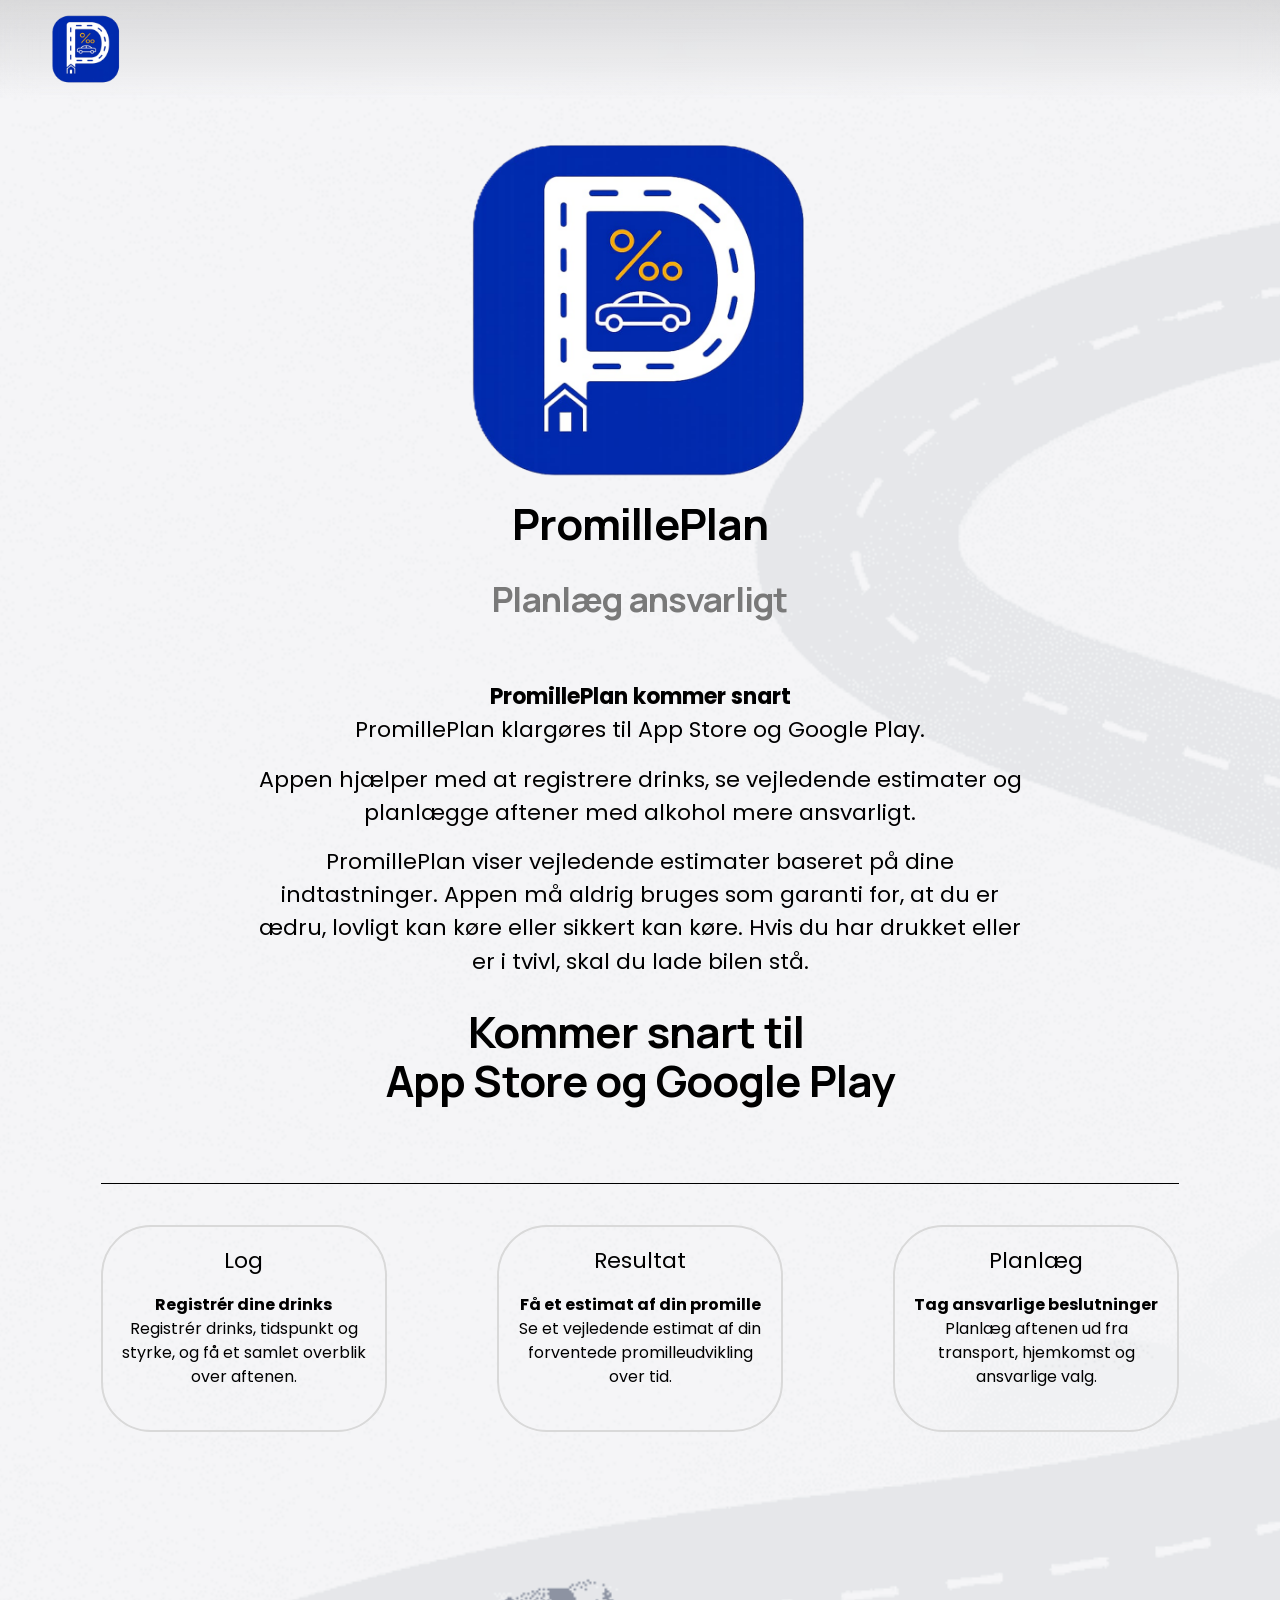
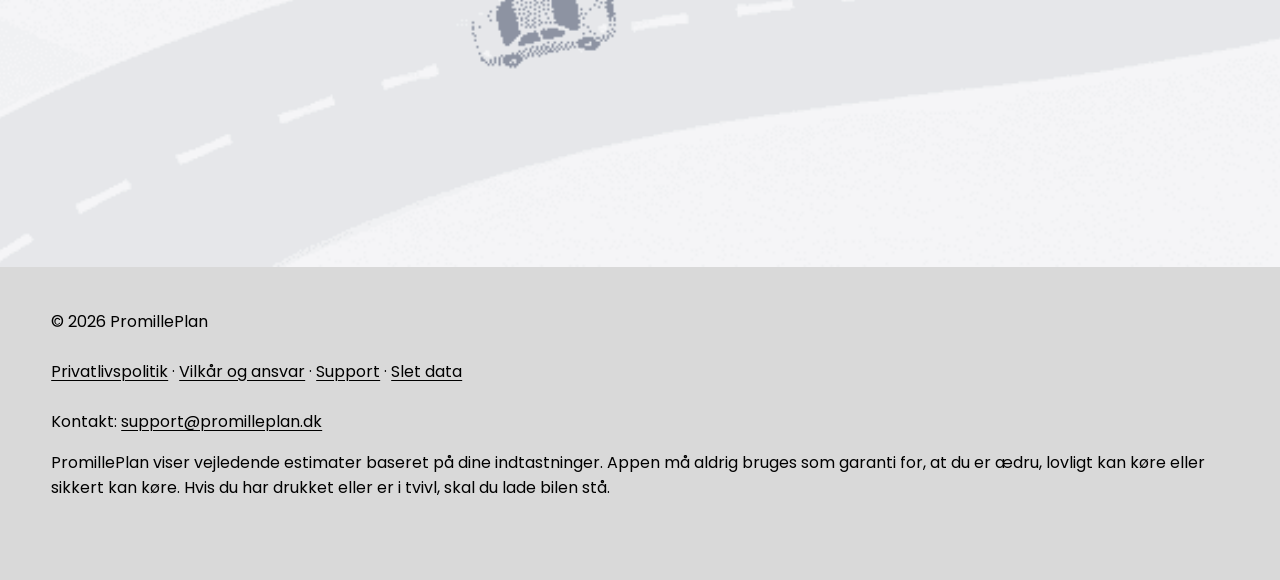
==== commit fa43c4a4: "Egen favicon-pakke, originale billeder og mirror-opdatering - favicon.ico / favicon-32.png / apple-t" ====
--- a/index.html
+++ b/index.html
@@ -7,8 +7,9 @@
 <base href="">
 <meta charset="utf-8" />
 <title>PromillePlan</title>
-<meta http-equiv="Accept-CH" content="Sec-CH-UA-Platform-Version, Sec-CH-UA-Model" /><link rel="icon" type="image/x-icon" media="(prefers-color-scheme: light)" href="assets/images.squarespace-cdn.com/content/v1/6a412da65e159f7821be92b2/8ec308a2-b06e-42ce-bbc1-3243c760736d/favicon.ico"/>
-<link rel="icon" type="image/x-icon" media="(prefers-color-scheme: dark)" href="assets/images.squarespace-cdn.com/content/v1/6a412da65e159f7821be92b2/ee62ee7a-fdd7-45d1-b3bc-fefd4c11fba3/favicon.ico"/>
+<meta http-equiv="Accept-CH" content="Sec-CH-UA-Platform-Version, Sec-CH-UA-Model" /><link rel="icon" href="favicon.ico" sizes="any">
+<link rel="icon" type="image/png" sizes="32x32" href="favicon-32.png">
+<link rel="apple-touch-icon" href="apple-touch-icon.png">
 <link rel="canonical" href="https://promilleplan.dk"/>
 <meta property="og:site_name" content="PromillePlan"/>
 <meta property="og:title" content="PromillePlan"/>
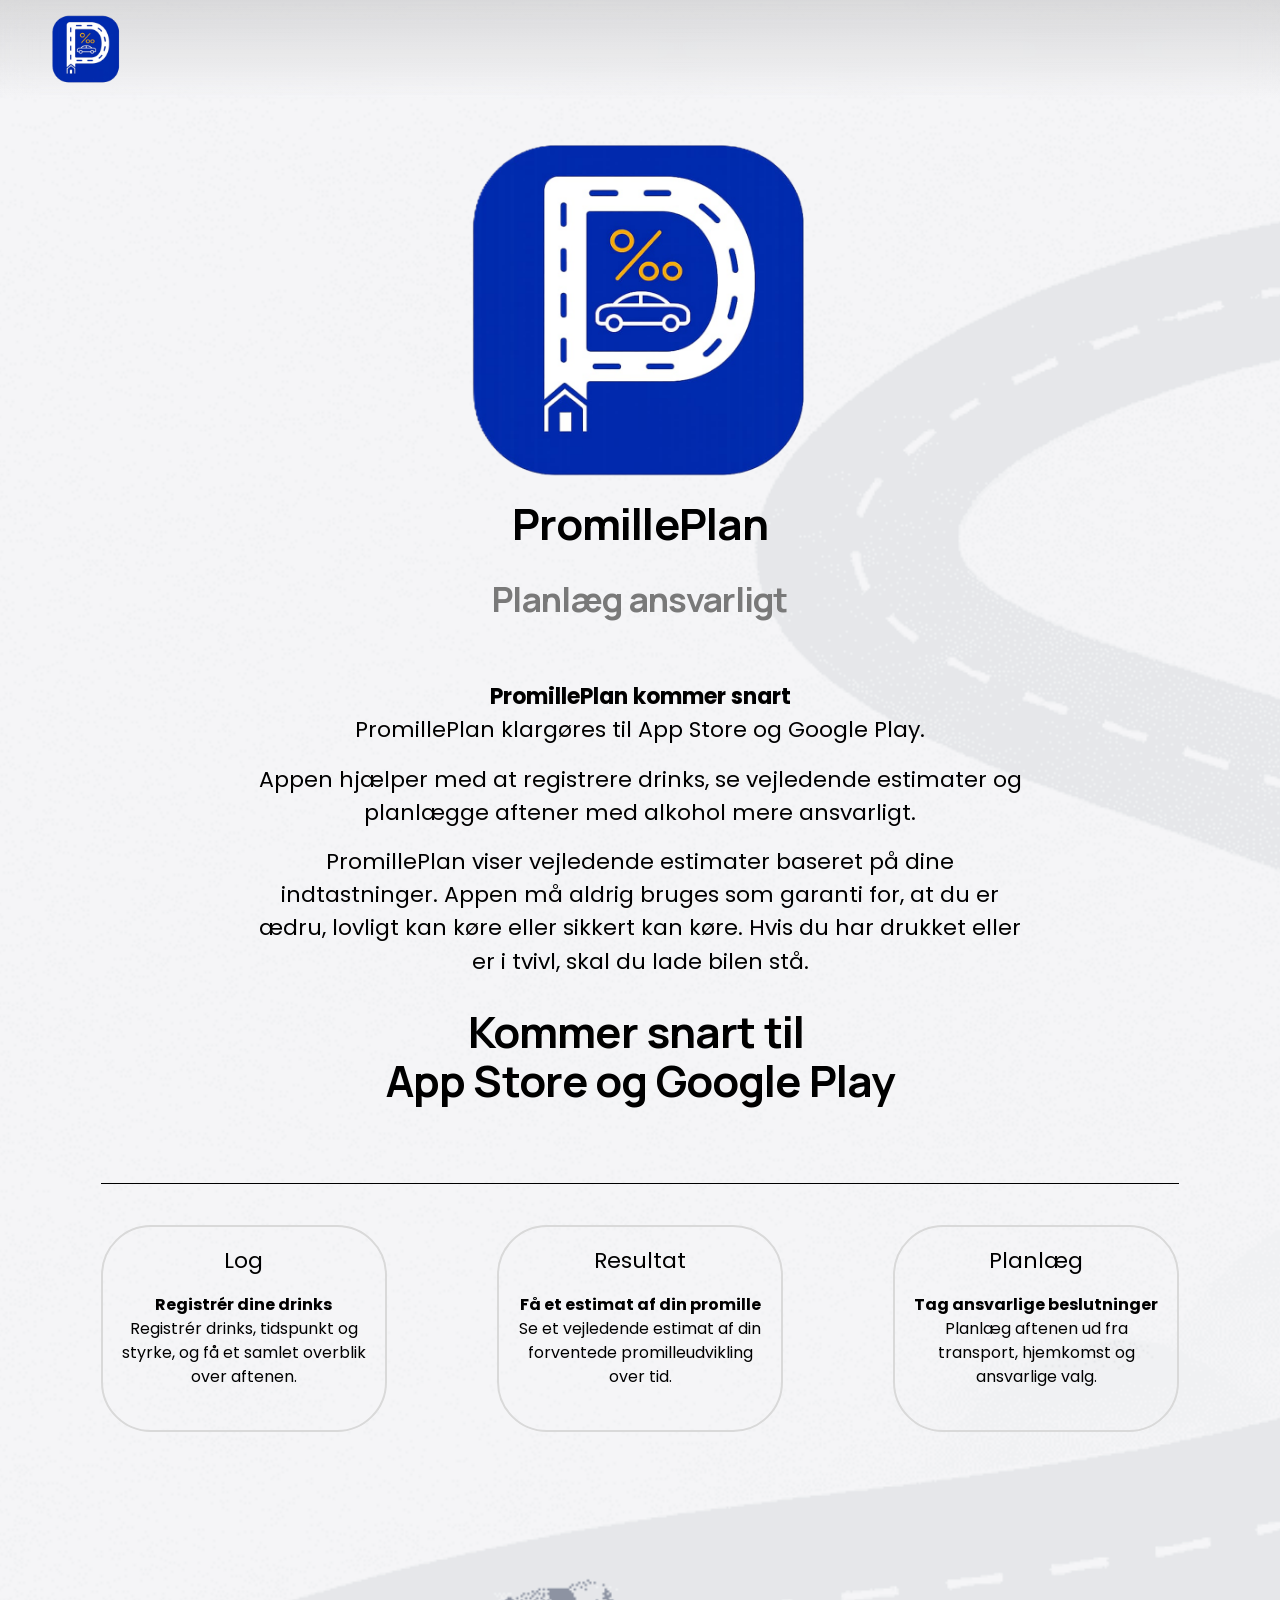
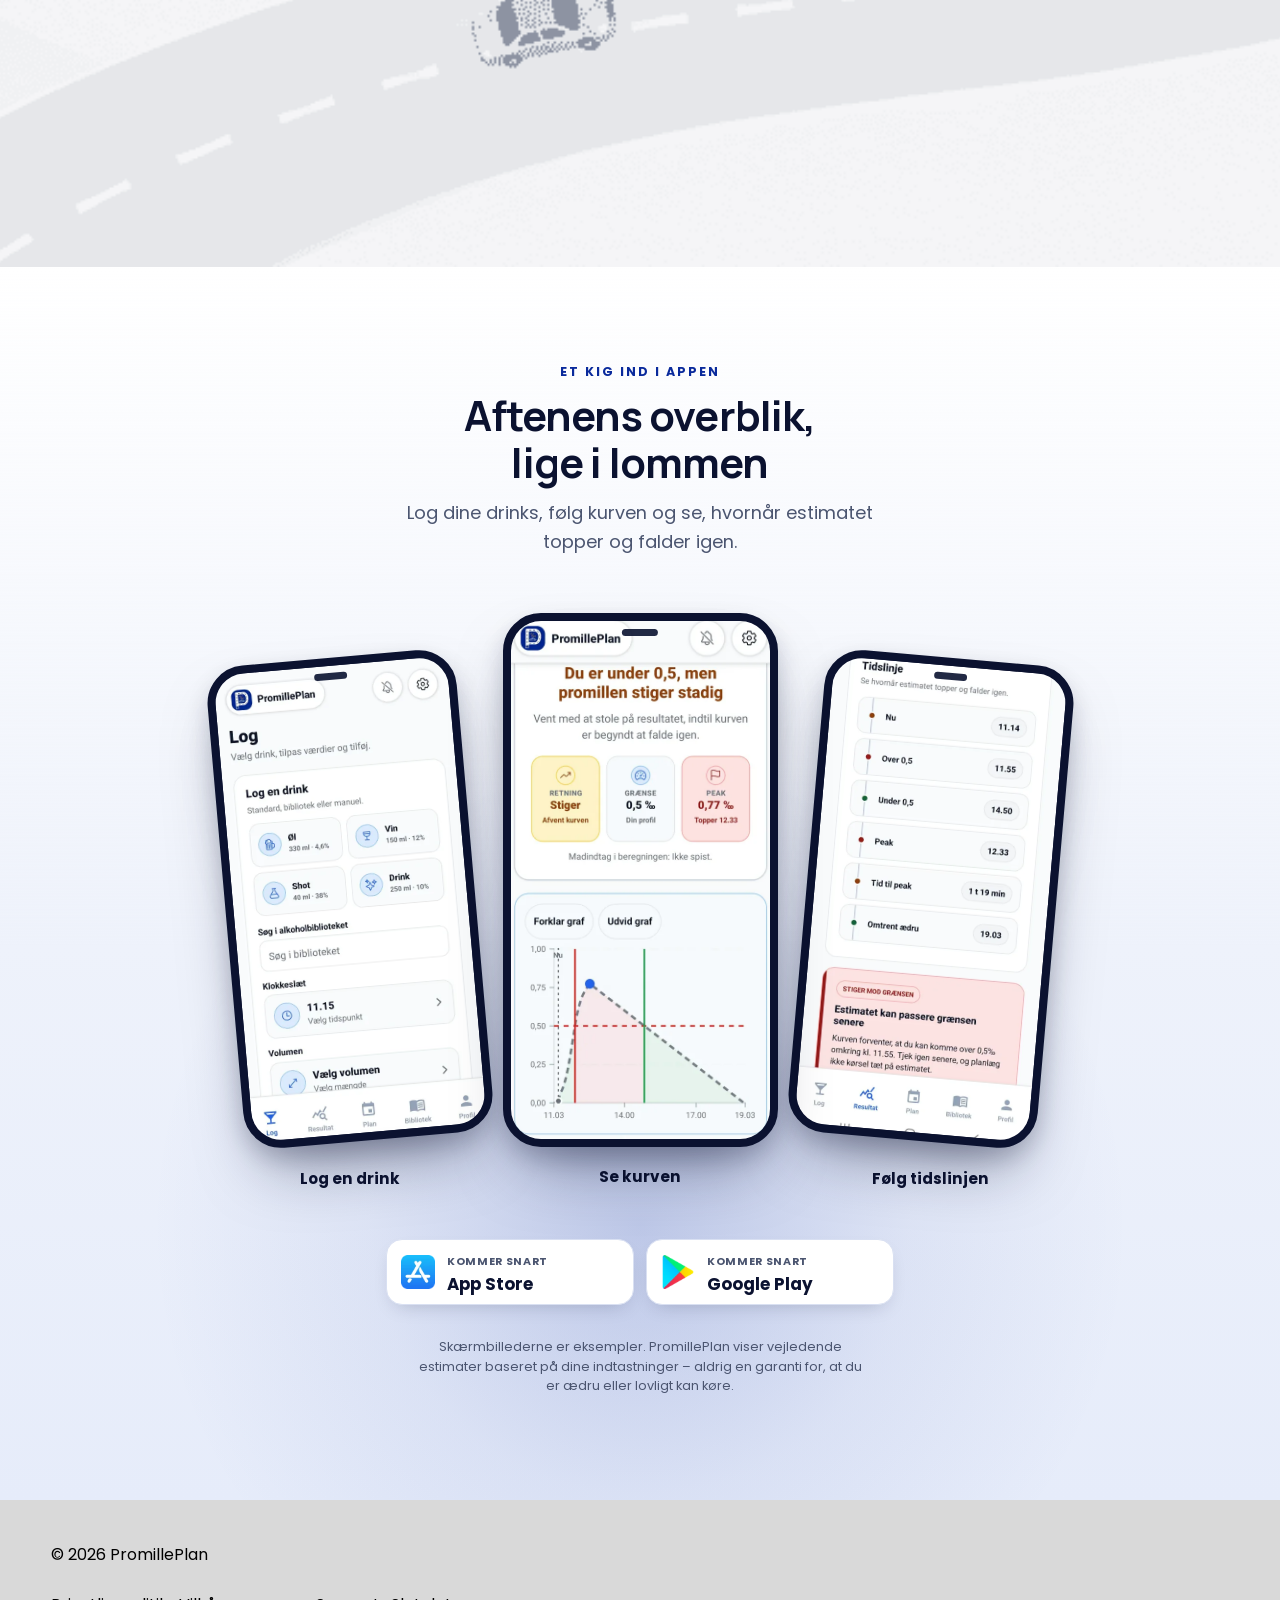
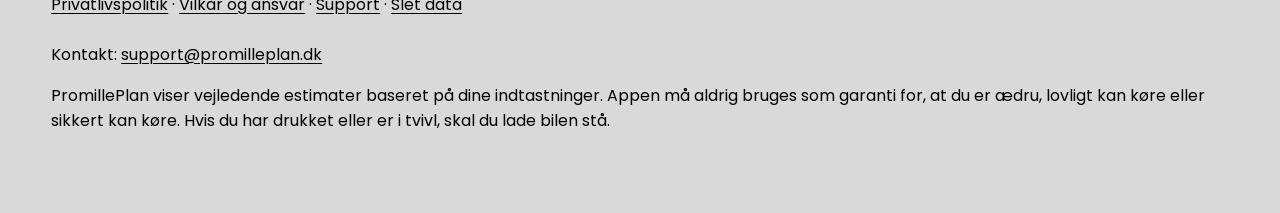
==== commit 6a63fbce: "Tilføj 'Et kig ind i appen' med app-skærmbilleder og Kommer snart-knapper - ny sektion på forsiden (" ====
--- a/index.html
+++ b/index.html
@@ -2640,7 +2640,75 @@
             
           
         
-      </main>
+      <!-- pp-showcase:start (indsat af tools/apply-showcase.mjs – ret skabelonen i tools/snippets/, ikke her) -->
+<section class="pp-showcase" aria-labelledby="pp-showcase-title">
+<style>
+.pp-showcase{--pp-navy:#0b1230;--pp-blue:#0a2a9c;--pp-muted:#4b5570;position:relative;isolation:isolate;overflow:hidden;padding:clamp(48px,8vw,96px) 16px clamp(56px,9vw,104px);text-align:center;font-family:var(--body-font-font-family,inherit);color:var(--pp-navy);background:linear-gradient(180deg,rgba(238,242,251,0) 0%,#eef2fb 55%,#e6ecfa 100%)}
+.pp-showcase::before{content:"";position:absolute;left:50%;top:38%;width:min(120vw,980px);aspect-ratio:1;transform:translateX(-50%);background:radial-gradient(closest-side,rgba(10,42,156,.20),rgba(10,42,156,.06) 55%,rgba(10,42,156,0) 100%);z-index:-1;pointer-events:none}
+.pp-showcase__inner{max-width:1040px;margin:0 auto}
+.pp-eyebrow{margin:0 0 10px;font-size:.78rem;font-weight:700;letter-spacing:.16em;text-transform:uppercase;color:var(--pp-blue)}
+.pp-showcase h2{margin:0 auto 14px;max-width:20ch;text-wrap:balance;font-family:var(--heading-font-font-family,inherit);font-size:clamp(1.65rem,5vw,2.6rem);line-height:1.12;font-weight:800;color:var(--pp-navy)}
+.pp-lede{margin:0 auto;max-width:46ch;font-size:clamp(.95rem,2.5vw,1.12rem);line-height:1.6;color:var(--pp-muted)}
+.pp-phones{--w:clamp(96px,27vw,250px);display:flex;justify-content:center;align-items:flex-start;gap:clamp(6px,2.2vw,28px);margin:clamp(32px,6vw,56px) auto 0}
+.pp-phone{margin:0;width:var(--w);flex:0 0 auto;transition:translate .5s cubic-bezier(.2,.7,.2,1),opacity .6s ease}
+.pp-screen{position:relative;aspect-ratio:1/2;overflow:hidden;background:var(--pp-navy);border:clamp(3px,.9vw,8px) solid var(--pp-navy);border-radius:clamp(15px,4.8vw,38px);box-shadow:0 34px 64px -22px rgba(11,18,48,.5),0 10px 22px rgba(11,18,48,.18),inset 0 0 0 1px rgba(255,255,255,.08);transition:transform .5s cubic-bezier(.2,.7,.2,1)}
+.pp-screen::after{content:"";position:absolute;top:1.6%;left:50%;width:14%;height:1.3%;transform:translateX(-50%);border-radius:99px;background:var(--pp-navy);opacity:.9}
+.pp-screen img{display:block;width:100%;height:100%;object-fit:cover;object-position:top}
+.pp-phone--left{margin-top:clamp(14px,4vw,44px)}
+.pp-phone--left .pp-screen{transform:rotate(-5deg)}
+.pp-phone--right{margin-top:clamp(14px,4vw,44px)}
+.pp-phone--right .pp-screen{transform:rotate(5deg)}
+.pp-phone--center{width:calc(var(--w) * 1.1);z-index:2}
+.pp-phone figcaption{margin-top:clamp(10px,2vw,18px);font-size:clamp(.7rem,2.1vw,.95rem);font-weight:700;color:var(--pp-navy)}
+.pp-phone--left figcaption,.pp-phone--right figcaption{margin-top:clamp(14px,3vw,26px)}
+@media (hover:hover){.pp-phone:hover .pp-screen{transform:translateY(-6px) rotate(0)}}
+.pp-stores{display:flex;flex-wrap:wrap;justify-content:center;gap:12px;margin:clamp(30px,5vw,48px) 0 0;padding:0;list-style:none}
+.pp-store{display:flex;align-items:center;gap:12px;min-width:min(100%,212px);padding:10px 20px 10px 14px;text-align:left;background:#fff;border:1px solid #d9e0f2;border-radius:16px;box-shadow:0 8px 20px -10px rgba(11,18,48,.25);cursor:default}
+.pp-store img{display:block;width:34px;height:34px;flex:none}
+.pp-store small{display:block;font-size:.68rem;font-weight:600;letter-spacing:.06em;text-transform:uppercase;color:var(--pp-muted)}
+.pp-store strong{display:block;font-size:1.05rem;line-height:1.2;font-weight:800;color:var(--pp-navy)}
+.pp-note{margin:clamp(22px,4vw,32px) auto 0;max-width:56ch;font-size:.8rem;line-height:1.55;color:var(--pp-muted)}
+.pp-armed .pp-phone{opacity:0;translate:0 34px}
+.pp-armed.pp-in .pp-phone{opacity:1;translate:0 0}
+.pp-armed.pp-in .pp-phone--center{transition-delay:.05s}
+.pp-armed.pp-in .pp-phone--left{transition-delay:.18s}
+.pp-armed.pp-in .pp-phone--right{transition-delay:.3s}
+@media (prefers-reduced-motion:reduce){.pp-phone,.pp-screen{transition:none}.pp-armed .pp-phone{opacity:1;translate:0 0}}
+</style>
+<div class="pp-showcase__inner">
+  <p class="pp-eyebrow">Et kig ind i appen</p>
+  <h2 id="pp-showcase-title">Aftenens overblik, lige i lommen</h2>
+  <p class="pp-lede">Log dine drinks, følg kurven og se, hvornår estimatet topper og falder igen.</p>
+  <div class="pp-phones">
+    <figure class="pp-phone pp-phone--left">
+      <div class="pp-screen"><img src="media/app-log.webp" width="540" height="1080" loading="lazy" decoding="async" alt="Skærmbillede fra PromillePlan: Log en drink – øl, vin, shot eller drink – med søgning i alkoholbiblioteket, klokkeslæt og volumen."></div>
+      <figcaption>Log en drink</figcaption>
+    </figure>
+    <figure class="pp-phone pp-phone--center">
+      <div class="pp-screen"><img src="media/app-resultat.webp" width="540" height="1080" loading="lazy" decoding="async" alt="Skærmbillede fra PromillePlan: Resultat med retning, grænse på 0,5 promille og peak, samt en graf over det vejledende estimat over tid."></div>
+      <figcaption>Se kurven</figcaption>
+    </figure>
+    <figure class="pp-phone pp-phone--right">
+      <div class="pp-screen"><img src="media/app-tidslinje.webp" width="540" height="1080" loading="lazy" decoding="async" alt="Skærmbillede fra PromillePlan: Tidslinje der viser hvornår estimatet passerer 0,5 promille, topper, og hvornår du omtrent er ædru igen."></div>
+      <figcaption>Følg tidslinjen</figcaption>
+    </figure>
+  </div>
+  <ul class="pp-stores" role="list">
+    <li class="pp-store"><img src="media/ikon-app-store.webp" width="34" height="34" alt="" loading="lazy" decoding="async"><span><small>Kommer snart</small><strong>App Store</strong></span></li>
+    <li class="pp-store"><img src="media/ikon-google-play.webp" width="34" height="34" alt="" loading="lazy" decoding="async"><span><small>Kommer snart</small><strong>Google Play</strong></span></li>
+  </ul>
+  <p class="pp-note">Skærmbillederne er eksempler. PromillePlan viser vejledende estimater baseret på dine indtastninger – aldrig en garanti for, at du er ædru eller lovligt kan køre.</p>
+</div>
+<script>
+(function(){var s=document.currentScript&&document.currentScript.parentNode;if(!s)return;
+if(!('IntersectionObserver' in window)||window.matchMedia('(prefers-reduced-motion: reduce)').matches)return;
+s.classList.add('pp-armed');
+var o=new IntersectionObserver(function(e){if(e[0].isIntersecting){s.classList.add('pp-in');o.disconnect();}},{threshold:.18});o.observe(s);
+setTimeout(function(){s.classList.add('pp-in');},4000);})();
+</script>
+</section>
+<!-- pp-showcase:end -->
+</main>
       
         <footer class="sections" id="footer-sections" data-footer-sections>
   
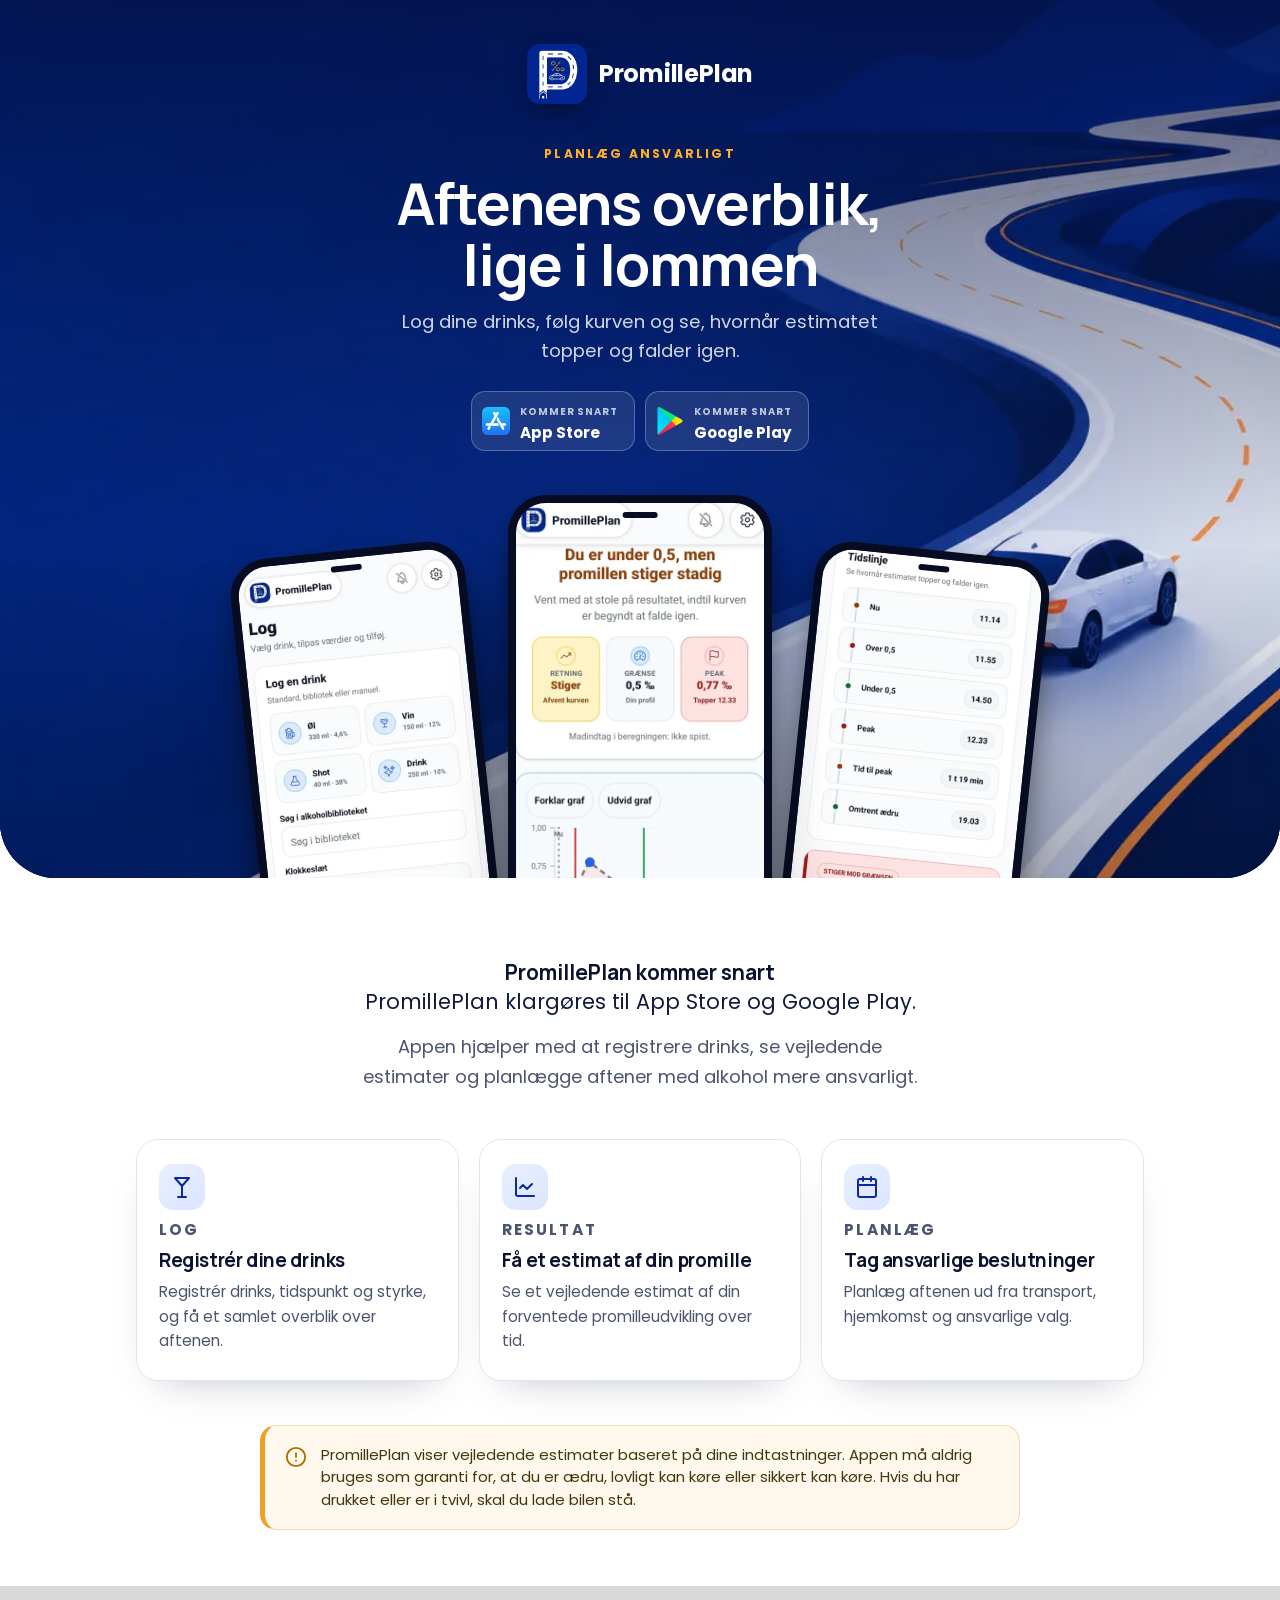
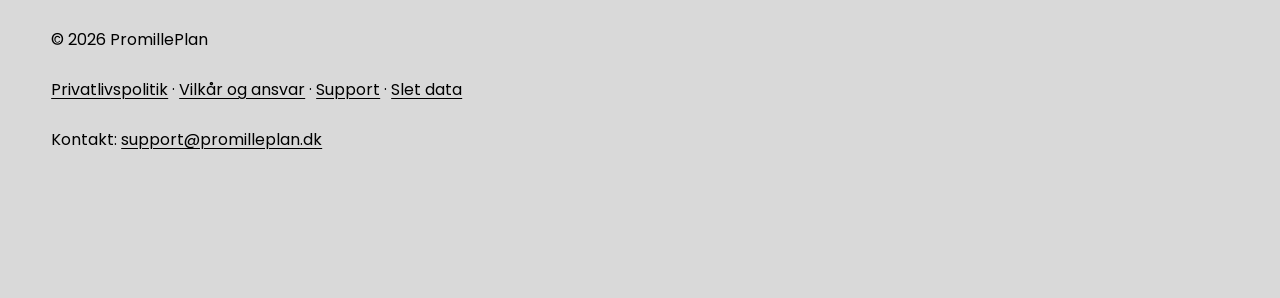
==== commit a24739d6: "Ny forside: hero med lille logo, Aftenens overblik og telefoner på vej-baggrund - hero øverst med lo" ====
--- a/index.html
+++ b/index.html
@@ -264,7 +264,8 @@
 <script async src="https://www.googletagmanager.com/gtag/js?id=G-PR4M1K4M94"></script><script>window.dataLayer = window.dataLayer || [];function gtag(){dataLayer.push(arguments);}gtag('js', new Date());gtag('set', 'developer_id.dZjQwMz', true);gtag('config', 'G-PR4M1K4M94');</script><!-- End of Squarespace Headers -->
     
     
-  </head>
+  <meta name="theme-color" content="#061033" data-pp-home>
+</head>
 
   <body
     id="collection-6a412da65e159f7821be92c9"
@@ -1217,1497 +1218,133 @@
 
 
       <main id="page" class="container" role="main">
-        
-          
-            <article
-  class="page-regions"
-  id="page-regions"
-  data-collection-id="6a412da65e159f7821be92c9"
-  data-item-id=""
-  data-regions-source="collection"
->
-  
-  
-  
-    
-    
-    
-    <section class="region" data-region-id="6a412da65e159f7821be92c8" data-region-source="collection">
-      
-    
-      
-        
-        
-
-
-  
-  
-
-
-
-
-
-
-
-
-
-
-
-<section
-  data-test="page-section"
-  
-  data-section-theme="bright"
-  class='page-section 
-    
-      full-bleed-section
-      layout-engine-section
-    
-    background-width--full-bleed
-    
-      
-        section-height--custom
-      
-    
-    
-      content-width--wide
-    
-    horizontal-alignment--center
-    vertical-alignment--middle
-    
-       has-background
-    
-    
-    bright'
-  
-  data-section-id="6a4b86b67ba2ac32478bfbeb"
-  
-  data-controller="SectionWrapperController"
-  data-current-styles="{
-&quot;backgroundImage&quot;: {
-&quot;id&quot;: &quot;6a4f8e9fa9a45075a3f8af9d&quot;,
-&quot;recordType&quot;: 2,
-&quot;addedOn&quot;: 1783598751323,
-&quot;updatedOn&quot;: 1783598751381,
-&quot;workflowState&quot;: 1,
-&quot;publishOn&quot;: 1783598751323,
-&quot;authorId&quot;: &quot;6a4b5f676d64f4418078e75e&quot;,
-&quot;systemDataId&quot;: &quot;4b40535a-65bd-4d07-bb3b-70a9f85eebed&quot;,
-&quot;systemDataVariants&quot;: &quot;1672x941&quot;,
-&quot;systemDataSourceType&quot;: &quot;PNG&quot;,
-&quot;filename&quot;: &quot;ChatGPT Image 9. jul. 2026, 14.03.09.png&quot;,
-&quot;mediaFocalPoint&quot;: {
-&quot;x&quot;: 0.5,
-&quot;y&quot;: 0.5,
-&quot;source&quot;: 3
-},
-&quot;colorData&quot;: {
-&quot;topLeftAverage&quot;: &quot;f7f8f9&quot;,
-&quot;topRightAverage&quot;: &quot;eff0f2&quot;,
-&quot;bottomLeftAverage&quot;: &quot;f6f7f8&quot;,
-&quot;bottomRightAverage&quot;: &quot;f7f8f9&quot;,
-&quot;centerAverage&quot;: &quot;f7f7f8&quot;,
-&quot;suggestedBgColor&quot;: &quot;f4f5f7&quot;
-},
-&quot;urlId&quot;: &quot;ca4uog5qh5p65aqw62wgq3wzlld871&quot;,
-&quot;title&quot;: &quot;&quot;,
-&quot;body&quot;: null,
-&quot;likeCount&quot;: 0,
-&quot;commentCount&quot;: 0,
-&quot;publicCommentCount&quot;: 0,
-&quot;commentState&quot;: 2,
-&quot;unsaved&quot;: false,
-&quot;assetUrl&quot;: &quot;assets/images.squarespace-cdn.com/content/v1/6a412da65e159f7821be92b2/4b40535a-65bd-4d07-bb3b-70a9f85eebed/ChatGPT_Image_9._jul._2026__14.03.09.png&quot;,
-&quot;contentType&quot;: &quot;image/png&quot;,
-&quot;items&quot;: [ ],
-&quot;pushedServices&quot;: { },
-&quot;pendingPushedServices&quot;: { },
-&quot;originalSize&quot;: &quot;1672x941&quot;,
-&quot;recordTypeLabel&quot;: &quot;image&quot;
-},
-&quot;imageOverlayOpacity&quot;: 0.1,
-&quot;backgroundWidth&quot;: &quot;background-width--full-bleed&quot;,
-&quot;sectionHeight&quot;: &quot;section-height--custom&quot;,
-&quot;customSectionHeight&quot;: 0,
-&quot;horizontalAlignment&quot;: &quot;horizontal-alignment--center&quot;,
-&quot;verticalAlignment&quot;: &quot;vertical-alignment--middle&quot;,
-&quot;contentWidth&quot;: &quot;content-width--wide&quot;,
-&quot;customContentWidth&quot;: 50,
-&quot;sectionTheme&quot;: &quot;bright&quot;,
-&quot;sectionAnimation&quot;: &quot;none&quot;,
-&quot;backgroundMode&quot;: &quot;image&quot;
-}"
-  data-current-context="{
-&quot;video&quot;: {
-&quot;playbackSpeed&quot;: 1,
-&quot;filter&quot;: 1,
-&quot;filterStrength&quot;: 0,
-&quot;zoom&quot;: 0,
-&quot;videoSourceProvider&quot;: &quot;none&quot;
-},
-&quot;backgroundImageId&quot;: null,
-&quot;backgroundMediaEffect&quot;: {
-&quot;type&quot;: &quot;none&quot;
-},
-&quot;divider&quot;: {
-&quot;enabled&quot;: false
-},
-&quot;typeName&quot;: &quot;page&quot;
-}"
-  data-animation="none"
-  data-fluid-engine-section
-   
-  
-  
-  
-  
-  
-
-
-  data-sqsp-section="fluid-engine"
-
-
->
-  <div
-    class="section-border"
-    
-  >
-    <div class="section-background">
-    
-      
-        
-        
-          
-
-
-
-
-
-  
-
-
-
-<img alt="" data-src="assets/images.squarespace-cdn.com/content/v1/6a412da65e159f7821be92b2/4b40535a-65bd-4d07-bb3b-70a9f85eebed/ChatGPT_Image_9._jul._2026__14.03.09.png" data-image="assets/images.squarespace-cdn.com/content/v1/6a412da65e159f7821be92b2/4b40535a-65bd-4d07-bb3b-70a9f85eebed/ChatGPT_Image_9._jul._2026__14.03.09.png" data-image-dimensions="1672x941" data-image-focal-point="0.5,0.5" alt="ChatGPT Image 9. jul. 2026, 14.03.09.png" data-load="false" elementtiming="nbf-background" src="assets/images.squarespace-cdn.com/content/v1/6a412da65e159f7821be92b2/4b40535a-65bd-4d07-bb3b-70a9f85eebed/ChatGPT_Image_9._jul._2026__14.03.09.png" width="1672" height="941" alt="" sizes="(max-width: 799px) 200vw, 100vw" style="display:block;object-position: 50% 50%" srcset="assets/images.squarespace-cdn.com/content/v1/6a412da65e159f7821be92b2/4b40535a-65bd-4d07-bb3b-70a9f85eebed/ChatGPT_Image_9._jul._2026__14.03.09__format-100w.png 100w, assets/images.squarespace-cdn.com/content/v1/6a412da65e159f7821be92b2/4b40535a-65bd-4d07-bb3b-70a9f85eebed/ChatGPT_Image_9._jul._2026__14.03.09__format-300w.png 300w, assets/images.squarespace-cdn.com/content/v1/6a412da65e159f7821be92b2/4b40535a-65bd-4d07-bb3b-70a9f85eebed/ChatGPT_Image_9._jul._2026__14.03.09__format-500w.png 500w, assets/images.squarespace-cdn.com/content/v1/6a412da65e159f7821be92b2/4b40535a-65bd-4d07-bb3b-70a9f85eebed/ChatGPT_Image_9._jul._2026__14.03.09__format-750w.png 750w, assets/images.squarespace-cdn.com/content/v1/6a412da65e159f7821be92b2/4b40535a-65bd-4d07-bb3b-70a9f85eebed/ChatGPT_Image_9._jul._2026__14.03.09__format-1000w.png 1000w, assets/images.squarespace-cdn.com/content/v1/6a412da65e159f7821be92b2/4b40535a-65bd-4d07-bb3b-70a9f85eebed/ChatGPT_Image_9._jul._2026__14.03.09__format-1500w.png 1500w, assets/images.squarespace-cdn.com/content/v1/6a412da65e159f7821be92b2/4b40535a-65bd-4d07-bb3b-70a9f85eebed/ChatGPT_Image_9._jul._2026__14.03.09__format-2500w.png 2500w" fetchpriority="high" loading="eager" decoding="async" data-loader="sqs">
-
-
-
-
-        
-        <div class="section-background-overlay" style="opacity: 0.1;"></div>
-      
-    
-    </div>
-  </div>
-  <div
-    class='content-wrapper'
-    style='
-      
-        
-          
-          padding-top: calc(0vmax / 10); padding-bottom: calc(0vmax / 10);
-        
-      
-    '
-  >
-    <div
-      class="content"
-      
-    >
-      
-      
-      
-      
-      
-      
-      
-      
-      
-      
-      <div data-fluid-engine="true"><style>
-
-.fe-6a4b86b7d8e9a2794fee4af3 {
-  --grid-gutter: calc(var(--sqs-mobile-site-gutter, 6vw) - 11.0px);
-  --cell-max-width: calc( ( var(--sqs-site-max-width, 1500px) - (11.0px * (8 - 1)) ) / 8 );
-
-  display: grid;
-  position: relative;
-  grid-area: 1/1/-1/-1;
-  grid-template-rows: repeat(42,minmax(24px, auto));
-  grid-template-columns:
-    minmax(var(--grid-gutter), 1fr)
-    repeat(8, minmax(0, var(--cell-max-width)))
-    minmax(var(--grid-gutter), 1fr);
-  row-gap: 11.0px;
-  column-gap: 11.0px;
-  overflow-x: hidden;
-  overflow-x: clip;
-}
-
-@media (min-width: 768px) {
-  .background-width--inset .fe-6a4b86b7d8e9a2794fee4af3 {
-    --inset-padding: calc(var(--sqs-site-gutter) * 2);
-  }
-
-  .fe-6a4b86b7d8e9a2794fee4af3 {
-    --grid-gutter: calc(var(--sqs-site-gutter, 4vw) - 11.0px);
-    --cell-max-width: calc( ( var(--sqs-site-max-width, 1500px) - (11.0px * (24 - 1)) ) / 24 );
-    --inset-padding: 0vw;
-
-    --row-height-scaling-factor: 0.0215;
-    --container-width: min(var(--sqs-site-max-width, 1500px), calc(100vw - var(--sqs-site-gutter, 4vw) * 2 - var(--inset-padding) ));
-
-    grid-template-rows: repeat(49,minmax(calc(var(--container-width) * var(--row-height-scaling-factor)), auto));
-    grid-template-columns:
-      minmax(var(--grid-gutter), 1fr)
-      repeat(24, minmax(0, var(--cell-max-width)))
-      minmax(var(--grid-gutter), 1fr);
-  }
-}
-
-
-  .fe-block-yui_3_17_2_1_1783334645898_609 {
-    grid-area: 1/2/7/10;
-    z-index: 2;
-
-    @media (max-width: 767px) {
-      
-        
-      
-      
-    }
-  }
-
-  .fe-block-yui_3_17_2_1_1783334645898_609 .sqs-block {
-    justify-content: center;
-  }
-
-  .fe-block-yui_3_17_2_1_1783334645898_609 .sqs-block-alignment-wrapper {
-    align-items: center;
-  }
-
-  @media (min-width: 768px) {
-    .fe-block-yui_3_17_2_1_1783334645898_609 {
-      grid-area: 2/8/12/20;
-      z-index: 2;
-
-      
-        
-      
-
-      
-    }
-
-    .fe-block-yui_3_17_2_1_1783334645898_609 .sqs-block {
-      justify-content: center;
-    }
-
-    .fe-block-yui_3_17_2_1_1783334645898_609 .sqs-block-alignment-wrapper {
-      align-items: center;
-    }
-  }
-
-  .fe-block-25f5a6b5522a9c3bed51 {
-    grid-area: 7/2/11/10;
-    z-index: 4;
-
-    @media (max-width: 767px) {
-      
-        
-      
-      
-    }
-  }
-
-  .fe-block-25f5a6b5522a9c3bed51 .sqs-block {
-    justify-content: flex-start;
-  }
-
-  .fe-block-25f5a6b5522a9c3bed51 .sqs-block-alignment-wrapper {
-    align-items: flex-start;
-  }
-
-  @media (min-width: 768px) {
-    .fe-block-25f5a6b5522a9c3bed51 {
-      grid-area: 12/6/16/22;
-      z-index: 4;
-
-      
-        
-      
-
-      
-    }
-
-    .fe-block-25f5a6b5522a9c3bed51 .sqs-block {
-      justify-content: flex-start;
-    }
-
-    .fe-block-25f5a6b5522a9c3bed51 .sqs-block-alignment-wrapper {
-      align-items: flex-start;
-    }
-  }
-
-  .fe-block-yui_3_17_2_1_1783334645898_959 {
-    grid-area: 11/2/16/10;
-    z-index: 3;
-
-    @media (max-width: 767px) {
-      
-        
-      
-      
-    }
-  }
-
-  .fe-block-yui_3_17_2_1_1783334645898_959 .sqs-block {
-    justify-content: flex-start;
-  }
-
-  .fe-block-yui_3_17_2_1_1783334645898_959 .sqs-block-alignment-wrapper {
-    align-items: flex-start;
-  }
-
-  @media (min-width: 768px) {
-    .fe-block-yui_3_17_2_1_1783334645898_959 {
-      grid-area: 17/6/27/22;
-      z-index: 3;
-
-      
-        
-      
-
-      
-    }
-
-    .fe-block-yui_3_17_2_1_1783334645898_959 .sqs-block {
-      justify-content: flex-start;
-    }
-
-    .fe-block-yui_3_17_2_1_1783334645898_959 .sqs-block-alignment-wrapper {
-      align-items: flex-start;
-    }
-  }
-
-  .fe-block-19aa9c4bd50229d1ee7f {
-    grid-area: 17/2/21/10;
-    z-index: 15;
-
-    @media (max-width: 767px) {
-      
-        
-      
-      
-    }
-  }
-
-  .fe-block-19aa9c4bd50229d1ee7f .sqs-block {
-    justify-content: flex-start;
-  }
-
-  .fe-block-19aa9c4bd50229d1ee7f .sqs-block-alignment-wrapper {
-    align-items: flex-start;
-  }
-
-  @media (min-width: 768px) {
-    .fe-block-19aa9c4bd50229d1ee7f {
-      grid-area: 26/8/32/20;
-      z-index: 15;
-
-      
-        
-      
-
-      
-    }
-
-    .fe-block-19aa9c4bd50229d1ee7f .sqs-block {
-      justify-content: flex-start;
-    }
-
-    .fe-block-19aa9c4bd50229d1ee7f .sqs-block-alignment-wrapper {
-      align-items: flex-start;
-    }
-  }
-
-  .fe-block-yui_3_17_2_1_1783335257738_7384 {
-    grid-area: 23/2/24/10;
-    z-index: 11;
-
-    @media (max-width: 767px) {
-      
-        
-      
-      
-    }
-  }
-
-  .fe-block-yui_3_17_2_1_1783335257738_7384 .sqs-block {
-    justify-content: center;
-  }
-
-  .fe-block-yui_3_17_2_1_1783335257738_7384 .sqs-block-alignment-wrapper {
-    align-items: center;
-  }
-
-  @media (min-width: 768px) {
-    .fe-block-yui_3_17_2_1_1783335257738_7384 {
-      grid-area: 30/3/32/25;
-      z-index: 11;
-
-      
-        
-      
-
-      
-    }
-
-    .fe-block-yui_3_17_2_1_1783335257738_7384 .sqs-block {
-      justify-content: center;
-    }
-
-    .fe-block-yui_3_17_2_1_1783335257738_7384 .sqs-block-alignment-wrapper {
-      align-items: center;
-    }
-  }
-
-  .fe-block-yui_3_17_2_1_1783335257738_4538 {
-    grid-area: 24/2/29/10;
-    z-index: 7;
-
-    @media (max-width: 767px) {
-      
-        
-      
-      
-    }
-  }
-
-  .fe-block-yui_3_17_2_1_1783335257738_4538 .sqs-block {
-    justify-content: flex-start;
-  }
-
-  .fe-block-yui_3_17_2_1_1783335257738_4538 .sqs-block-alignment-wrapper {
-    align-items: flex-start;
-  }
-
-  @media (min-width: 768px) {
-    .fe-block-yui_3_17_2_1_1783335257738_4538 {
-      grid-area: 32/3/38/9;
-      z-index: 7;
-
-      
-        
-      
-
-      
-    }
-
-    .fe-block-yui_3_17_2_1_1783335257738_4538 .sqs-block {
-      justify-content: flex-start;
-    }
-
-    .fe-block-yui_3_17_2_1_1783335257738_4538 .sqs-block-alignment-wrapper {
-      align-items: flex-start;
-    }
-  }
-
-  .fe-block-2ceccbe8c56ddb732e7d {
-    grid-area: 30/2/35/10;
-    z-index: 8;
-
-    @media (max-width: 767px) {
-      
-        
-      
-      
-    }
-  }
-
-  .fe-block-2ceccbe8c56ddb732e7d .sqs-block {
-    justify-content: flex-start;
-  }
-
-  .fe-block-2ceccbe8c56ddb732e7d .sqs-block-alignment-wrapper {
-    align-items: flex-start;
-  }
-
-  @media (min-width: 768px) {
-    .fe-block-2ceccbe8c56ddb732e7d {
-      grid-area: 32/11/38/17;
-      z-index: 8;
-
-      
-        
-      
-
-      
-    }
-
-    .fe-block-2ceccbe8c56ddb732e7d .sqs-block {
-      justify-content: flex-start;
-    }
-
-    .fe-block-2ceccbe8c56ddb732e7d .sqs-block-alignment-wrapper {
-      align-items: flex-start;
-    }
-  }
-
-  .fe-block-e6084e9010012b8d8eac {
-    grid-area: 36/2/41/10;
-    z-index: 9;
-
-    @media (max-width: 767px) {
-      
-        
-      
-      
-    }
-  }
-
-  .fe-block-e6084e9010012b8d8eac .sqs-block {
-    justify-content: flex-start;
-  }
-
-  .fe-block-e6084e9010012b8d8eac .sqs-block-alignment-wrapper {
-    align-items: flex-start;
-  }
-
-  @media (min-width: 768px) {
-    .fe-block-e6084e9010012b8d8eac {
-      grid-area: 32/19/38/25;
-      z-index: 9;
-
-      
-        
-      
-
-      
-    }
-
-    .fe-block-e6084e9010012b8d8eac .sqs-block {
-      justify-content: flex-start;
-    }
-
-    .fe-block-e6084e9010012b8d8eac .sqs-block-alignment-wrapper {
-      align-items: flex-start;
-    }
-  }
-
-</style><div class="fluid-engine fe-6a4b86b7d8e9a2794fee4af3"><div class="fe-block fe-block-yui_3_17_2_1_1783334645898_609"><div class="sqs-block website-component-block sqs-block-website-component sqs-block-image image-block" data-block-css="[&quot;assets/definitions.sqspcdn.com/website-component-definition/static-assets/website.components.imageFluid/f336fc9a-f363-4ee0-b3b1-175df66233f3_908/website.components.imageFluid.styles.css&quot;]" data-block-scripts="[&quot;assets/definitions.sqspcdn.com/website-component-definition/static-assets/website.components.imageFluid/f336fc9a-f363-4ee0-b3b1-175df66233f3_908/18018.js&quot;,&quot;assets/definitions.sqspcdn.com/website-component-definition/static-assets/website.components.imageFluid/f336fc9a-f363-4ee0-b3b1-175df66233f3_908/39188.js&quot;,&quot;assets/definitions.sqspcdn.com/website-component-definition/static-assets/website.components.imageFluid/f336fc9a-f363-4ee0-b3b1-175df66233f3_908/39882.js&quot;,&quot;assets/definitions.sqspcdn.com/website-component-definition/static-assets/website.components.imageFluid/f336fc9a-f363-4ee0-b3b1-175df66233f3_908/64023.js&quot;,&quot;assets/definitions.sqspcdn.com/website-component-definition/static-assets/website.components.imageFluid/f336fc9a-f363-4ee0-b3b1-175df66233f3_908/92452.js&quot;,&quot;assets/definitions.sqspcdn.com/website-component-definition/static-assets/website.components.imageFluid/f336fc9a-f363-4ee0-b3b1-175df66233f3_908/image-effect-film-grain.js&quot;,&quot;assets/definitions.sqspcdn.com/website-component-definition/static-assets/website.components.imageFluid/f336fc9a-f363-4ee0-b3b1-175df66233f3_908/image-effect-liquid.js&quot;,&quot;assets/definitions.sqspcdn.com/website-component-definition/static-assets/website.components.imageFluid/f336fc9a-f363-4ee0-b3b1-175df66233f3_908/image-effect-parallax.js&quot;,&quot;assets/definitions.sqspcdn.com/website-component-definition/static-assets/website.components.imageFluid/f336fc9a-f363-4ee0-b3b1-175df66233f3_908/image-effect-refracted-circles.js&quot;,&quot;assets/definitions.sqspcdn.com/website-component-definition/static-assets/website.components.imageFluid/f336fc9a-f363-4ee0-b3b1-175df66233f3_908/image-effect-refracted-lines.js&quot;,&quot;assets/definitions.sqspcdn.com/website-component-definition/static-assets/website.components.imageFluid/f336fc9a-f363-4ee0-b3b1-175df66233f3_908/website.components.imageFluid.shared.constants.js&quot;,&quot;assets/definitions.sqspcdn.com/website-component-definition/static-assets/website.components.imageFluid/f336fc9a-f363-4ee0-b3b1-175df66233f3_908/website.components.imageFluid.visitor.js&quot;]" data-block-type="1337" data-definition-name="website.components.imageFluid" data-sqsp-block="image" data-website-component-id="yui_3_17_2_1_1783334645898_609" id="block-yui_3_17_2_1_1783334645898_609"><div class="sqs-block-content">
-
-
-
-
-
-
-
-
-
-
-
-
-
-
-
-
-
-
-
-
-
-
-
-
-
-
-
-
-
-
-
-
-  
-  
-  <div
-    class="fluid-image-component-root image-block-outer-wrapper design-layout-fluid image-position-center image-component-container-fit combination-animation-site-default individual-animation-site-default
-    }"
-    data-component-id="yui_3_17_2_1_1783334645898_609"
-    data-test="image-block-fluid-outer-wrapper"
-    data-is-image-stretched="false"
-    data-is-mask-applied="false"
-    data-media-focal-point="0.5,0.5"
-    
-    
-      data-bpo="{}"
-      data-breakpoints="[{&quot;id&quot;:&quot;system_desktop&quot;,&quot;name&quot;:&quot;Desktop&quot;},{&quot;id&quot;:&quot;system_mobile&quot;,&quot;name&quot;:&quot;Mobile&quot;,&quot;maxWidth&quot;:&quot;767px&quot;}]"
-    
-    
-  >
-    <div
-      class="fluid-image-animation-wrapper sqs-image sqs-block-alignment-wrapper"
-      data-animation-role="image"
-    >
-      <div
-        class="fluid-image-container sqs-image-content js-image-container visitor-mode"
-        
-        data-sqsp-image-block-image-container
-      >
-        
-          
-  
-      
-        
-        
-        
-  
-  <div class="js-content-mode-element-wrapper js-content-mode-element-system_desktop">
-    
-      
-        <div class="js-content-mode-element content-fit">
-          
-  
-  
-  
-  
-  
-  
-  <img data-stretch="false"
-  data-src="assets/images.squarespace-cdn.com/content/v1/6a412da65e159f7821be92b2/6f772c23-8ebd-4070-a0dd-66b4ba3a32bf/Billede1.png"
-  data-image="assets/images.squarespace-cdn.com/content/v1/6a412da65e159f7821be92b2/6f772c23-8ebd-4070-a0dd-66b4ba3a32bf/Billede1.png"
-  data-image-dimensions="768x776"
-  data-image-focal-point="0.5,0.5"
-  data-sqsp-image-block-image
-  alt=""
-  data-licensed-asset-preview="false"
-  data-load="false" elementtiming="system-image-block" src="assets/images.squarespace-cdn.com/content/v1/6a412da65e159f7821be92b2/6f772c23-8ebd-4070-a0dd-66b4ba3a32bf/Billede1.png" width="768" height="776" alt="" sizes="auto, (max-width: 640px) 100.00vw, (max-width: 767px) 100.00vw, 50.00vw" style="display:block;object-position: var(--image-component-focal-point);object-fit: var(--image-component-object-fit);" srcset="assets/images.squarespace-cdn.com/content/v1/6a412da65e159f7821be92b2/6f772c23-8ebd-4070-a0dd-66b4ba3a32bf/Billede1__format-100w.png 100w, assets/images.squarespace-cdn.com/content/v1/6a412da65e159f7821be92b2/6f772c23-8ebd-4070-a0dd-66b4ba3a32bf/Billede1__format-300w.png 300w, assets/images.squarespace-cdn.com/content/v1/6a412da65e159f7821be92b2/6f772c23-8ebd-4070-a0dd-66b4ba3a32bf/Billede1__format-500w.png 500w, assets/images.squarespace-cdn.com/content/v1/6a412da65e159f7821be92b2/6f772c23-8ebd-4070-a0dd-66b4ba3a32bf/Billede1__format-750w.png 750w, assets/images.squarespace-cdn.com/content/v1/6a412da65e159f7821be92b2/6f772c23-8ebd-4070-a0dd-66b4ba3a32bf/Billede1__format-1000w.png 1000w, assets/images.squarespace-cdn.com/content/v1/6a412da65e159f7821be92b2/6f772c23-8ebd-4070-a0dd-66b4ba3a32bf/Billede1__format-1500w.png 1500w, assets/images.squarespace-cdn.com/content/v1/6a412da65e159f7821be92b2/6f772c23-8ebd-4070-a0dd-66b4ba3a32bf/Billede1__format-2500w.png 2500w" decoding="auto" data-loader="sqs" data-image-component="1.0.1">
-  
-  <div class="fluidImageOverlay"></div>
-
-        </div>
-      
-    
-  </div>
-  
-  
-  
-
-
-      
-    
-      
-         
-      
-    
-  
-
-        
+<!-- pp-home:start (indsat af tools/apply-home.mjs – ret skabelonen i tools/snippets/home.html, ikke her) -->
+<style>
+body:has(.pp-home) #header{display:none}
+.pp-home{--pp-navy:#0b1230;--pp-ink:#101a3d;--pp-blue:#0a2a9c;--pp-muted:#4b5570;--pp-line:#dfe5f4;--pp-orange:#ffb020;position:relative;font-family:var(--body-font-font-family,inherit);color:var(--pp-ink);-webkit-font-smoothing:antialiased}
+.pp-home *,.pp-home *::before,.pp-home *::after{box-sizing:border-box}
+.pp-home :where(p,h1,h2,h3,ul,figure){margin:0;padding:0}
+.pp-home :where(ul){list-style:none}
+
+/* ---------- HERO ---------- */
+.pp-hero{position:relative;isolation:isolate;overflow:hidden;color:#fff;text-align:center;background:#061033;border-radius:0 0 clamp(24px,5vw,56px) clamp(24px,5vw,56px);padding:clamp(22px,4vw,44px) 16px 0}
+.pp-hero__bg{position:absolute;inset:0;z-index:-2;background:#061033 url("media/hero-vej.webp") 84% 60%/cover no-repeat}
+.pp-hero::before{content:"";position:absolute;inset:0;z-index:-1;background:linear-gradient(180deg,rgba(4,12,56,.72) 0%,rgba(4,12,56,.34) 34%,rgba(4,12,56,.05) 62%,rgba(4,12,56,.32) 100%),radial-gradient(70% 60% at 50% 58%,rgba(20,60,200,.30),rgba(20,60,200,0) 70%)}
+.pp-hero__inner{max-width:1080px;margin:0 auto}
+.pp-brand{display:inline-flex;align-items:center;gap:12px;margin:0 auto}
+.pp-brand img{display:block;width:clamp(44px,9vw,60px);height:auto;aspect-ratio:1;border-radius:22%;box-shadow:0 8px 22px -6px rgba(0,0,0,.55)}
+.pp-brand span{font-size:clamp(1.15rem,3.6vw,1.5rem);font-weight:800;letter-spacing:-.01em}
+.pp-eyebrow{margin-top:clamp(20px,4vw,34px);font-size:.76rem;font-weight:700;letter-spacing:.18em;text-transform:uppercase;color:var(--pp-orange)}
+.pp-hero h1{margin:10px auto 0;max-width:16ch;text-wrap:balance;font-family:var(--heading-font-font-family,inherit);font-size:clamp(2rem,7.4vw,3.6rem);line-height:1.05;font-weight:800;letter-spacing:-.02em;color:#fff}
+.pp-lede{margin:14px auto 0;max-width:44ch;font-size:clamp(.95rem,2.6vw,1.15rem);line-height:1.55;color:rgba(255,255,255,.82)}
+.pp-soon{display:flex;flex-wrap:wrap;justify-content:center;gap:10px;margin-top:clamp(18px,3vw,26px)}
+.pp-store{display:flex;align-items:center;gap:10px;padding:8px 16px 8px 10px;text-align:left;color:#fff;background:rgba(255,255,255,.10);border:1px solid rgba(255,255,255,.26);border-radius:14px;-webkit-backdrop-filter:blur(8px);backdrop-filter:blur(8px);cursor:default}
+.pp-store img{display:block;width:28px;height:28px;flex:none}
+.pp-store small{display:block;font-size:.62rem;font-weight:600;letter-spacing:.09em;text-transform:uppercase;color:rgba(255,255,255,.72)}
+.pp-store strong{display:block;font-size:.95rem;line-height:1.2;font-weight:800}
+
+@media (max-width:759px){
+  .pp-hero__bg{background-position:88% 100%;background-size:auto 128%}
+  .pp-hero::before{background:linear-gradient(180deg,rgba(4,12,56,.90) 0%,rgba(4,12,56,.80) 46%,rgba(4,12,56,.38) 64%,rgba(4,12,56,.08) 82%,rgba(4,12,56,.34) 100%),radial-gradient(70% 60% at 50% 66%,rgba(20,60,200,.30),rgba(20,60,200,0) 70%)}
+}
+
+@media (min-width:760px){
+  .pp-hero__bg{transform:scale(1.16);transform-origin:0 100%}
+  .pp-phones{--w:clamp(180px,26vw,236px)}
+}
+
+/* telefoner – afskåret i bunden, så de "vokser op" af bunden */
+.pp-phones{--w:clamp(104px,30vw,236px);display:flex;justify-content:center;align-items:flex-start;gap:clamp(4px,1.6vw,26px);margin:clamp(26px,4.5vw,44px) auto calc(var(--w) * -.62)}
+.pp-phone{flex:0 0 auto;width:var(--w)}
+.pp-screen{position:relative;aspect-ratio:1/2;overflow:hidden;background:var(--pp-navy);border:clamp(3px,.9vw,8px) solid #070c22;border-radius:clamp(16px,4.8vw,38px);box-shadow:0 40px 70px -24px rgba(0,0,0,.65),0 12px 26px rgba(0,0,0,.28),inset 0 0 0 1px rgba(255,255,255,.14);transition:transform .5s cubic-bezier(.2,.7,.2,1)}
+.pp-screen::after{content:"";position:absolute;top:1.6%;left:50%;width:14%;height:1.3%;transform:translateX(-50%);border-radius:99px;background:#070c22}
+.pp-screen img{display:block;width:100%;height:100%;object-fit:cover;object-position:top}
+.pp-phone--left{margin-top:clamp(18px,4.6vw,54px)}
+.pp-phone--left .pp-screen{transform:rotate(-6deg)}
+.pp-phone--right{margin-top:clamp(18px,4.6vw,54px)}
+.pp-phone--right .pp-screen{transform:rotate(6deg)}
+.pp-phone--center{width:calc(var(--w) * 1.12);position:relative;z-index:2}
+@media (hover:hover){.pp-phone:hover .pp-screen{transform:translateY(-8px) rotate(0)}}
+@media (prefers-reduced-motion:no-preference){
+  .pp-rise{animation:pp-rise .9s cubic-bezier(.2,.7,.2,1) both}
+  .pp-d1{animation-delay:.08s}.pp-d2{animation-delay:.18s}.pp-d3{animation-delay:.28s}.pp-d4{animation-delay:.4s}
+}
+@keyframes pp-rise{from{opacity:0;translate:0 28px}to{opacity:1;translate:0 0}}
+
+/* ---------- INDHOLD UNDER HERO ---------- */
+.pp-about{max-width:1040px;margin:0 auto;padding:clamp(40px,7vw,80px) 16px clamp(28px,5vw,56px);text-align:center}
+.pp-about__soon{font-size:clamp(1.05rem,3vw,1.3rem);line-height:1.4;color:var(--pp-ink)}
+.pp-about__soon strong{display:block;font-family:var(--heading-font-font-family,inherit);font-weight:800;color:var(--pp-navy)}
+.pp-about__lead{margin:16px auto 0;max-width:52ch;font-size:clamp(.98rem,2.5vw,1.12rem);line-height:1.65;color:var(--pp-muted)}
+.pp-cards{display:grid;grid-template-columns:1fr;gap:14px;margin-top:clamp(28px,5vw,48px);text-align:left}
+@media (min-width:760px){.pp-cards{grid-template-columns:repeat(3,1fr);gap:20px}}
+.pp-card{position:relative;padding:24px 22px 26px;background:#fff;border:1px solid var(--pp-line);border-radius:22px;box-shadow:0 18px 40px -26px rgba(11,18,48,.35);transition:transform .35s cubic-bezier(.2,.7,.2,1),box-shadow .35s ease}
+@media (hover:hover){.pp-card:hover{transform:translateY(-4px);box-shadow:0 26px 50px -26px rgba(11,18,48,.45)}}
+.pp-card__icon{display:grid;place-items:center;width:46px;height:46px;border-radius:14px;color:var(--pp-blue);background:linear-gradient(145deg,#e9efff,#dbe5ff)}
+.pp-card__icon svg{width:24px;height:24px;stroke:currentColor;fill:none;stroke-width:2;stroke-linecap:round;stroke-linejoin:round}
+.pp-card__label{margin-top:18px;font-size:.74rem;font-weight:700;letter-spacing:.14em;text-transform:uppercase;color:var(--pp-blue)}
+.pp-card h3{margin-top:6px;font-family:var(--heading-font-font-family,inherit);font-size:1.18rem;line-height:1.25;font-weight:800;color:var(--pp-navy)}
+.pp-card p{margin-top:8px;font-size:.96rem;line-height:1.6;color:var(--pp-muted)}
+.pp-disclaimer{display:flex;gap:14px;align-items:flex-start;max-width:760px;margin:clamp(28px,5vw,44px) auto 0;padding:18px 20px;text-align:left;background:#fff8ec;border:1px solid #f2dcae;border-left:5px solid #f0a020;border-radius:16px;color:#43370f;font-size:.93rem;line-height:1.6}
+.pp-disclaimer svg{flex:none;width:22px;height:22px;margin-top:2px;stroke:#b06d00;fill:none;stroke-width:2;stroke-linecap:round;stroke-linejoin:round}
+</style>
+
+<div class="pp-home">
+  <section class="pp-hero" aria-labelledby="pp-title">
+    <div class="pp-hero__bg" aria-hidden="true"></div>
+    <div class="pp-hero__inner">
+      <p class="pp-brand pp-rise"><img src="media/logo.webp" width="60" height="60" alt="PromillePlan-logo"><span>PromillePlan</span></p>
+      <p class="pp-eyebrow pp-rise pp-d1">Planlæg ansvarligt</p>
+      <h1 id="pp-title" class="pp-rise pp-d1">Aftenens overblik, lige i lommen</h1>
+      <p class="pp-lede pp-rise pp-d2">Log dine drinks, følg kurven og se, hvornår estimatet topper og falder igen.</p>
+      <ul class="pp-soon pp-rise pp-d3" role="list">
+        <li class="pp-store"><img src="media/ikon-app-store.webp" width="28" height="28" alt=""><span><small>Kommer snart</small><strong>App Store</strong></span></li>
+        <li class="pp-store"><img src="media/ikon-google-play.webp" width="28" height="28" alt=""><span><small>Kommer snart</small><strong>Google Play</strong></span></li>
+      </ul>
+      <div class="pp-phones">
+        <figure class="pp-phone pp-phone--left pp-rise pp-d3">
+          <div class="pp-screen"><img src="media/app-log.webp" width="540" height="1080" decoding="async" alt="Skærmbillede fra PromillePlan: Log en drink – øl, vin, shot eller drink – med søgning i alkoholbiblioteket, klokkeslæt og volumen."></div>
+        </figure>
+        <figure class="pp-phone pp-phone--center pp-rise pp-d2">
+          <div class="pp-screen"><img src="media/app-resultat.webp" width="540" height="1080" decoding="async" alt="Skærmbillede fra PromillePlan: Resultat med retning, grænse på 0,5 promille og peak, samt en graf over det vejledende estimat over tid."></div>
+        </figure>
+        <figure class="pp-phone pp-phone--right pp-rise pp-d4">
+          <div class="pp-screen"><img src="media/app-tidslinje.webp" width="540" height="1080" decoding="async" alt="Skærmbillede fra PromillePlan: Tidslinje der viser hvornår estimatet passerer 0,5 promille, topper, og hvornår du omtrent er ædru igen."></div>
+        </figure>
       </div>
     </div>
-    <style>
-      
-      
-      
-      #block-yui_3_17_2_1_1783334645898_609 {
-        --image-component-focal-point: 50% 50%;
-        
-  --image-component-object-fit: contain;
-  --image-component-overlay-opacity: 0;
-  --image-component-overlay-blend-mode: normal;
-  
-  --image-component-native-aspect-ratio: 768/776;
-  
-  
-  
-
-      }
-      #block-yui_3_17_2_1_1783334645898_609 .fluid-image-container.visitor-mode {
-        
-  
-  overflow: hidden;-webkit-mask-image: -webkit-radial-gradient(white, black);clip-path: none;-webkit-clip-path: none;border-top-left-radius: 50px;border-top-right-radius: 50px;border-bottom-left-radius: 50px;border-bottom-right-radius: 50px;
-
-      }
-      #block-yui_3_17_2_1_1783334645898_609 .js-content-mode-element-wrapper {
-        position: relative;
-        width: 100%;
-        height: 100%;
-        display: none;
-      }
-      #block-yui_3_17_2_1_1783334645898_609 .js-content-mode-element-system_desktop {
-        display: block;
-      }
-    </style>
-    <style class="transform-vars">
-    .fe-block-yui_3_17_2_1_1783334645898_609 {
-      --opacity: 100%;
-      --translate-x: 0px;
-      --translate-y: 0px;
-      --rotation: 0deg;
-      --scale-x: 100%;
-      --scale-y: 100%;
-      --skew-x: 0deg;
-      --skew-y: 0deg;
-      --origin-x: 50%;
-      --origin-y: 50%;
-      --block-transform: none;
-
-      opacity: var(--opacity, 1);
-      transform: var(--block-transform);
-      transform-origin: var(--origin-x) var(--origin-y);
-    }
-  </style><style class="transform-overrides-vars">
-  
-</style>
-
-    
-
-
-
-  </div>
-
-</div></div></div><div class="fe-block fe-block-25f5a6b5522a9c3bed51"><div class="sqs-block website-component-block sqs-block-website-component sqs-block-html html-block" data-block-css="[&quot;assets/definitions.sqspcdn.com/website-component-definition/static-assets/website.components.html/a775c378-4b05-4d56-a311-b3384c6a8ee0_921/website.components.html.styles.css&quot;]" data-block-scripts="[&quot;assets/definitions.sqspcdn.com/website-component-definition/static-assets/website.components.html/a775c378-4b05-4d56-a311-b3384c6a8ee0_921/website.components.html.visitor.js&quot;]" data-block-type="1337" data-definition-name="website.components.html" data-sqsp-block="text" data-website-component-id="25f5a6b5522a9c3bed51" id="block-25f5a6b5522a9c3bed51"><div class="sqs-block-content"><div class="sqs-text-block-container">
-  
-  <div class="sqs-html-content" data-sqsp-text-block-content><h2 style="text-align: center; ; white-space:pre-wrap;" data-rte-preserve-empty="true"><strong>PromillePlan</strong></h2><h3 style="text-align: center; ; white-space:pre-wrap;" data-rte-preserve-empty="true"><span class="sqsrte-text-color--darkAccent"><strong>Planlæg ansvarligt</strong></span></h3></div>
-
-
-  
-<style id="container-styles">#block-25f5a6b5522a9c3bed51 {
-    
-    --stroke-style: none;--stroke-thickness: 2px;
-    
-      --tweak-text-block-stroke-color: hsla(var(--black-hsl), 1)
-;
-      
-      
-      
-    
-
-
-
-  }
-
-  #block-25f5a6b5522a9c3bed51 .sqs-html-content {
-    
-    --tweak-text-block-padding: 6% 6% 6% 6%;
-  --tweak-text-block-padding: initial;
-}
-
-  .fe-block-25f5a6b5522a9c3bed51 {
-      mix-blend-mode: var(--tweak-text-block-blend
-  );
-      border-radius: var(--tweak-text-block-radius);
-  }
-
-  
-  
-.fe-block-25f5a6b5522a9c3bed51 {
-      --tweak-text-block-radius: 0px 0px 0px 0px;
-    }
-
-
-  
-  .fe-block-25f5a6b5522a9c3bed51 {
-      --tweak-text-block-blend
-  : normal;
-    }
-  
-
-  .fe-block-25f5a6b5522a9c3bed51 {
-    --blur-value: blur(15px);}
-
-</style>
-
-<style id="override-container-styles">
-    @media screen and (max-width: 767px) {
-          
-            
-
-#block-25f5a6b5522a9c3bed51 {
-            
-            }
-        }
-    
-  
-    @media screen and (max-width: 767px) {
-          #block-25f5a6b5522a9c3bed51 .sqs-html-content {
-            
-            }
-        }
-    
-  @media screen and (max-width: 767px) {
-          
-          
-
-          
-          
-          
-        }</style>
-<style class="transform-vars">
-    .fe-block-25f5a6b5522a9c3bed51 {
-      --opacity: 100%;
-      --translate-x: 0px;
-      --translate-y: 0px;
-      --rotation: 0deg;
-      --scale-x: 100%;
-      --scale-y: 100%;
-      --skew-x: 0deg;
-      --skew-y: 0deg;
-      --origin-x: 50%;
-      --origin-y: 50%;
-      --block-transform: none;
-
-      opacity: var(--opacity, 1);
-      transform: var(--block-transform);
-      transform-origin: var(--origin-x) var(--origin-y);
-    }
-  </style><style class="transform-overrides-vars">
-  
-</style>
-
-
-
-
+  </section>
+
+  <section class="pp-about" aria-label="Om appen">
+    <p class="pp-about__soon"><strong>PromillePlan kommer snart</strong>PromillePlan klargøres til App Store og Google Play.</p>
+    <p class="pp-about__lead">Appen hjælper med at registrere drinks, se vejledende estimater og planlægge aftener med alkohol mere ansvarligt.</p>
+    <ul class="pp-cards" role="list">
+      <li class="pp-card">
+        <span class="pp-card__icon" aria-hidden="true"><svg viewBox="0 0 24 24"><path d="M8 22h8"/><path d="M12 11v11"/><path d="m19 3-7 8-7-8Z"/></svg></span>
+        <p class="pp-card__label">Log</p>
+        <h3>Registrér dine drinks</h3>
+        <p>Registrér drinks, tidspunkt og styrke, og få et samlet overblik over aftenen.</p>
+      </li>
+      <li class="pp-card">
+        <span class="pp-card__icon" aria-hidden="true"><svg viewBox="0 0 24 24"><path d="M3 3v16a2 2 0 0 0 2 2h16"/><path d="m19 9-5 5-4-4-3 3"/></svg></span>
+        <p class="pp-card__label">Resultat</p>
+        <h3>Få et estimat af din promille</h3>
+        <p>Se et vejledende estimat af din forventede promilleudvikling over tid.</p>
+      </li>
+      <li class="pp-card">
+        <span class="pp-card__icon" aria-hidden="true"><svg viewBox="0 0 24 24"><rect x="3" y="4" width="18" height="18" rx="2"/><path d="M16 2v4"/><path d="M8 2v4"/><path d="M3 10h18"/></svg></span>
+        <p class="pp-card__label">Planlæg</p>
+        <h3>Tag ansvarlige beslutninger</h3>
+        <p>Planlæg aftenen ud fra transport, hjemkomst og ansvarlige valg.</p>
+      </li>
+    </ul>
+    <aside class="pp-disclaimer" role="note">
+      <svg viewBox="0 0 24 24" aria-hidden="true"><circle cx="12" cy="12" r="10"/><path d="M12 8v4"/><path d="M12 16h.01"/></svg>
+      <p>PromillePlan viser vejledende estimater baseret på dine indtastninger. Appen må aldrig bruges som garanti for, at du er ædru, lovligt kan køre eller sikkert kan køre. Hvis du har drukket eller er i tvivl, skal du lade bilen stå.</p>
+    </aside>
+  </section>
 </div>
-</div></div></div><div class="fe-block fe-block-yui_3_17_2_1_1783334645898_959"><div class="sqs-block website-component-block sqs-block-website-component sqs-block-html html-block" data-block-css="[&quot;assets/definitions.sqspcdn.com/website-component-definition/static-assets/website.components.html/a775c378-4b05-4d56-a311-b3384c6a8ee0_921/website.components.html.styles.css&quot;]" data-block-scripts="[&quot;assets/definitions.sqspcdn.com/website-component-definition/static-assets/website.components.html/a775c378-4b05-4d56-a311-b3384c6a8ee0_921/website.components.html.visitor.js&quot;]" data-block-type="1337" data-definition-name="website.components.html" data-sqsp-block="text" data-website-component-id="yui_3_17_2_1_1783334645898_959" id="block-yui_3_17_2_1_1783334645898_959"><div class="sqs-block-content"><div class="sqs-text-block-container">
-  
-  <div class="sqs-html-content" data-sqsp-text-block-content><p class="sqsrte-large" style="text-align: center; ; white-space:pre-wrap;" data-rte-preserve-empty="true"><strong>PromillePlan kommer snart</strong><br>PromillePlan klargøres til App Store og Google Play.</p><p style="text-align: center; ; white-space:pre-wrap;" class="sqsrte-large" data-rte-preserve-empty="true">Appen hjælper med at registrere drinks, se vejledende estimater og planlægge aftener med alkohol mere ansvarligt.</p><p style="text-align: center; ; white-space:pre-wrap;" class="sqsrte-large" data-rte-preserve-empty="true">PromillePlan viser vejledende estimater baseret på dine indtastninger. Appen må aldrig bruges som garanti for, at du er ædru, lovligt kan køre eller sikkert kan køre. Hvis du har drukket eller er i tvivl, skal du lade bilen stå.<br></p></div>
-
-
-  
-<style id="container-styles">#block-yui_3_17_2_1_1783334645898_959 {
-    
-    --stroke-style: none;--stroke-thickness: 2px;
-    
-      --tweak-text-block-stroke-color: hsla(var(--black-hsl), 1)
-;
-      
-      
-      
-    
-
-
-
-  }
-
-  #block-yui_3_17_2_1_1783334645898_959 .sqs-html-content {
-    
-    --tweak-text-block-padding: 6% 6% 6% 6%;
-  --tweak-text-block-padding: initial;
-}
-
-  .fe-block-yui_3_17_2_1_1783334645898_959 {
-      mix-blend-mode: var(--tweak-text-block-blend
-  );
-      border-radius: var(--tweak-text-block-radius);
-  }
-
-  
-  
-.fe-block-yui_3_17_2_1_1783334645898_959 {
-      --tweak-text-block-radius: 0px 0px 0px 0px;
-    }
-
-
-  
-  .fe-block-yui_3_17_2_1_1783334645898_959 {
-      --tweak-text-block-blend
-  : normal;
-    }
-  
-
-  .fe-block-yui_3_17_2_1_1783334645898_959 {
-    --blur-value: blur(15px);}
-
-</style>
-
-<style id="override-container-styles">
-    @media screen and (max-width: 767px) {
-          
-            
-
-#block-yui_3_17_2_1_1783334645898_959 {
-            
-            }
-        }
-    
-  
-    @media screen and (max-width: 767px) {
-          #block-yui_3_17_2_1_1783334645898_959 .sqs-html-content {
-            
-            }
-        }
-    
-  @media screen and (max-width: 767px) {
-          
-          
-
-          
-          
-          
-        }</style>
-<style class="transform-vars">
-    .fe-block-yui_3_17_2_1_1783334645898_959 {
-      --opacity: 100%;
-      --translate-x: 0px;
-      --translate-y: 0px;
-      --rotation: 0deg;
-      --scale-x: 100%;
-      --scale-y: 100%;
-      --skew-x: 0deg;
-      --skew-y: 0deg;
-      --origin-x: 50%;
-      --origin-y: 50%;
-      --block-transform: none;
-
-      opacity: var(--opacity, 1);
-      transform: var(--block-transform);
-      transform-origin: var(--origin-x) var(--origin-y);
-    }
-  </style><style class="transform-overrides-vars">
-  
-</style>
-
-
-
-
-</div>
-</div></div></div><div class="fe-block fe-block-19aa9c4bd50229d1ee7f"><div class="sqs-block website-component-block sqs-block-website-component sqs-block-html html-block" data-block-css="[&quot;assets/definitions.sqspcdn.com/website-component-definition/static-assets/website.components.html/a775c378-4b05-4d56-a311-b3384c6a8ee0_921/website.components.html.styles.css&quot;]" data-block-scripts="[&quot;assets/definitions.sqspcdn.com/website-component-definition/static-assets/website.components.html/a775c378-4b05-4d56-a311-b3384c6a8ee0_921/website.components.html.visitor.js&quot;]" data-block-type="1337" data-definition-name="website.components.html" data-sqsp-block="text" data-website-component-id="19aa9c4bd50229d1ee7f" id="block-19aa9c4bd50229d1ee7f"><div class="sqs-block-content"><div class="sqs-text-block-container">
-  
-  <div class="sqs-html-content" data-sqsp-text-block-content><h2 style="text-align: center; ; white-space:pre-wrap;" data-rte-preserve-empty="true"><strong>Kommer snart til </strong><br><strong>App Store og Google Play</strong></h2></div>
-
-
-  
-<style id="container-styles">#block-19aa9c4bd50229d1ee7f {
-    
-    --stroke-style: none;--stroke-thickness: 2px;
-    
-      --tweak-text-block-stroke-color: hsla(var(--black-hsl), 1)
-;
-      
-      
-      
-    
-
-
-
-  }
-
-  #block-19aa9c4bd50229d1ee7f .sqs-html-content {
-    
-    --tweak-text-block-padding: 6% 6% 6% 6%;
-  --tweak-text-block-padding: initial;
-}
-
-  .fe-block-19aa9c4bd50229d1ee7f {
-      mix-blend-mode: var(--tweak-text-block-blend
-  );
-      border-radius: var(--tweak-text-block-radius);
-  }
-
-  
-  
-.fe-block-19aa9c4bd50229d1ee7f {
-      --tweak-text-block-radius: 0px 0px 0px 0px;
-    }
-
-
-  
-  .fe-block-19aa9c4bd50229d1ee7f {
-      --tweak-text-block-blend
-  : normal;
-    }
-  
-
-  .fe-block-19aa9c4bd50229d1ee7f {
-    --blur-value: blur(15px);}
-
-</style>
-
-<style id="override-container-styles">
-    @media screen and (max-width: 767px) {
-          
-            
-
-#block-19aa9c4bd50229d1ee7f {
-            
-            }
-        }
-    
-  
-    @media screen and (max-width: 767px) {
-          #block-19aa9c4bd50229d1ee7f .sqs-html-content {
-            
-            }
-        }
-    
-  @media screen and (max-width: 767px) {
-          
-          
-
-          
-          
-          
-        }</style>
-<style class="transform-vars">
-    .fe-block-19aa9c4bd50229d1ee7f {
-      --opacity: 100%;
-      --translate-x: 0px;
-      --translate-y: 0px;
-      --rotation: 0deg;
-      --scale-x: 100%;
-      --scale-y: 100%;
-      --skew-x: 0deg;
-      --skew-y: 0deg;
-      --origin-x: 50%;
-      --origin-y: 50%;
-      --block-transform: none;
-
-      opacity: var(--opacity, 1);
-      transform: var(--block-transform);
-      transform-origin: var(--origin-x) var(--origin-y);
-    }
-  </style><style class="transform-overrides-vars">
-  
-</style>
-
-
-
-
-</div>
-</div></div></div><div class="fe-block fe-block-yui_3_17_2_1_1783335257738_7384"><div class="sqs-block website-component-block sqs-block-website-component sqs-block-horizontalrule horizontalrule-block" data-block-css="[&quot;assets/definitions.sqspcdn.com/website-component-definition/static-assets/website.components.horizontalrule/efc263d9-c07d-4f5c-8ceb-ae2e331f2564_288/website.components.horizontalrule.styles.css&quot;]" data-block-scripts="[&quot;assets/definitions.sqspcdn.com/website-component-definition/static-assets/website.components.horizontalrule/efc263d9-c07d-4f5c-8ceb-ae2e331f2564_288/website.components.horizontalrule.visitor.js&quot;]" data-block-type="1337" data-definition-name="website.components.horizontalrule" data-sqsp-block="line" data-website-component-id="yui_3_17_2_1_1783335257738_7384" id="block-yui_3_17_2_1_1783335257738_7384"><div class="sqs-block-content">
-  
-
-
-<div>
-  <hr />
-  
-    <style class="transform-overrides-vars">
-  
-</style>
-
-    
-
-
-
-  
-</div>
-</div></div></div><div class="fe-block fe-block-yui_3_17_2_1_1783335257738_4538"><div class="sqs-block website-component-block sqs-block-website-component sqs-block-html html-block" data-block-css="[&quot;assets/definitions.sqspcdn.com/website-component-definition/static-assets/website.components.html/a775c378-4b05-4d56-a311-b3384c6a8ee0_921/website.components.html.styles.css&quot;]" data-block-scripts="[&quot;assets/definitions.sqspcdn.com/website-component-definition/static-assets/website.components.html/a775c378-4b05-4d56-a311-b3384c6a8ee0_921/website.components.html.visitor.js&quot;]" data-block-type="1337" data-definition-name="website.components.html" data-sqsp-block="text" data-website-component-id="yui_3_17_2_1_1783335257738_4538" id="block-yui_3_17_2_1_1783335257738_4538"><div class="sqs-block-content"><div class="sqs-text-block-container">
-  
-  <div class="sqs-html-content" data-sqsp-text-block-content><p class="sqsrte-large" style="text-align: center; ; white-space:pre-wrap;" data-rte-preserve-empty="true">Log</p><p style="text-align: center; ; white-space:pre-wrap;" data-rte-preserve-empty="true"><strong>Registrér dine drinks</strong><br>Registrér drinks, tidspunkt og styrke, og få et samlet overblik over aftenen.</p></div>
-
-
-  
-<style id="container-styles">#block-yui_3_17_2_1_1783335257738_4538 {
-    
-    --stroke-style: solid;--stroke-thickness: 2px;
-    
-      --tweak-text-block-stroke-color: hsla(var(--accent-hsl), 1)
-;
-      border-width: var(--stroke-thickness);
-      border-style: var(--stroke-style);
-      
-      box-sizing: border-box;
-      height: 100%;
-    
-    
-
-
-
-  }
-
-  #block-yui_3_17_2_1_1783335257738_4538 .sqs-html-content {
-    
-    --tweak-text-block-padding: 6% 6% 6% 6%;
-  padding: var(--tweak-text-block-padding);
-  
-}
-
-  .fe-block-yui_3_17_2_1_1783335257738_4538 {
-      mix-blend-mode: var(--tweak-text-block-blend
-  );
-      border-radius: var(--tweak-text-block-radius);
-  }
-
-  
-  
-.fe-block-yui_3_17_2_1_1783335257738_4538 {
-      --tweak-text-block-radius: 50px 50px 50px 50px;
-    }#block-yui_3_17_2_1_1783335257738_4538 {
-      border-radius: var(--tweak-text-block-radius);
-    }
-
-
-  
-  .fe-block-yui_3_17_2_1_1783335257738_4538 {
-      --tweak-text-block-blend
-  : normal;
-    }
-  
-
-  .fe-block-yui_3_17_2_1_1783335257738_4538 {
-    --blur-value: blur(15px);}
-
-</style>
-
-<style id="override-container-styles">
-    @media screen and (max-width: 767px) {
-          
-            
-
-#block-yui_3_17_2_1_1783335257738_4538 {
-            
-            }
-        }
-    
-  
-    @media screen and (max-width: 767px) {
-          #block-yui_3_17_2_1_1783335257738_4538 .sqs-html-content {
-            
-            }
-        }
-    
-  @media screen and (max-width: 767px) {
-          
-          
-
-          
-          
-          
-        }</style>
-<style class="transform-vars">
-    .fe-block-yui_3_17_2_1_1783335257738_4538 {
-      --opacity: 100%;
-      --translate-x: 0px;
-      --translate-y: 0px;
-      --rotation: 0deg;
-      --scale-x: 100%;
-      --scale-y: 100%;
-      --skew-x: 0deg;
-      --skew-y: 0deg;
-      --origin-x: 50%;
-      --origin-y: 50%;
-      --block-transform: none;
-
-      opacity: var(--opacity, 1);
-      transform: var(--block-transform);
-      transform-origin: var(--origin-x) var(--origin-y);
-    }
-  </style><style class="transform-overrides-vars">
-  
-</style>
-
-
-
-
-</div>
-</div></div></div><div class="fe-block fe-block-2ceccbe8c56ddb732e7d"><div class="sqs-block website-component-block sqs-block-website-component sqs-block-html html-block" data-block-css="[&quot;assets/definitions.sqspcdn.com/website-component-definition/static-assets/website.components.html/a775c378-4b05-4d56-a311-b3384c6a8ee0_921/website.components.html.styles.css&quot;]" data-block-scripts="[&quot;assets/definitions.sqspcdn.com/website-component-definition/static-assets/website.components.html/a775c378-4b05-4d56-a311-b3384c6a8ee0_921/website.components.html.visitor.js&quot;]" data-block-type="1337" data-definition-name="website.components.html" data-sqsp-block="text" data-website-component-id="2ceccbe8c56ddb732e7d" id="block-2ceccbe8c56ddb732e7d"><div class="sqs-block-content"><div class="sqs-text-block-container">
-  
-  <div class="sqs-html-content" data-sqsp-text-block-content><p class="sqsrte-large" style="text-align: center; ; white-space:pre-wrap;" data-rte-preserve-empty="true">Resultat</p><p style="text-align: center; ; white-space:pre-wrap;" data-rte-preserve-empty="true"><strong>Få et estimat af din promille</strong><br>Se et vejledende estimat af din forventede promilleudvikling over tid.</p></div>
-
-
-  
-<style id="container-styles">#block-2ceccbe8c56ddb732e7d {
-    
-    --stroke-style: solid;--stroke-thickness: 2px;
-    
-      --tweak-text-block-stroke-color: hsla(var(--accent-hsl), 1)
-;
-      border-width: var(--stroke-thickness);
-      border-style: var(--stroke-style);
-      
-      box-sizing: border-box;
-      height: 100%;
-    
-    
-
-
-
-  }
-
-  #block-2ceccbe8c56ddb732e7d .sqs-html-content {
-    
-    --tweak-text-block-padding: 6% 6% 6% 6%;
-  padding: var(--tweak-text-block-padding);
-  
-}
-
-  .fe-block-2ceccbe8c56ddb732e7d {
-      mix-blend-mode: var(--tweak-text-block-blend
-  );
-      border-radius: var(--tweak-text-block-radius);
-  }
-
-  
-  
-.fe-block-2ceccbe8c56ddb732e7d {
-      --tweak-text-block-radius: 50px 50px 50px 50px;
-    }#block-2ceccbe8c56ddb732e7d {
-      border-radius: var(--tweak-text-block-radius);
-    }
-
-
-  
-  .fe-block-2ceccbe8c56ddb732e7d {
-      --tweak-text-block-blend
-  : normal;
-    }
-  
-
-  .fe-block-2ceccbe8c56ddb732e7d {
-    --blur-value: blur(15px);}
-
-</style>
-
-<style id="override-container-styles">
-    @media screen and (max-width: 767px) {
-          
-            
-
-#block-2ceccbe8c56ddb732e7d {
-            
-            }
-        }
-    
-  
-    @media screen and (max-width: 767px) {
-          #block-2ceccbe8c56ddb732e7d .sqs-html-content {
-            
-            }
-        }
-    
-  @media screen and (max-width: 767px) {
-          
-          
-
-          
-          
-          
-        }</style>
-<style class="transform-vars">
-    .fe-block-2ceccbe8c56ddb732e7d {
-      --opacity: 100%;
-      --translate-x: 0px;
-      --translate-y: 0px;
-      --rotation: 0deg;
-      --scale-x: 100%;
-      --scale-y: 100%;
-      --skew-x: 0deg;
-      --skew-y: 0deg;
-      --origin-x: 50%;
-      --origin-y: 50%;
-      --block-transform: none;
-
-      opacity: var(--opacity, 1);
-      transform: var(--block-transform);
-      transform-origin: var(--origin-x) var(--origin-y);
-    }
-  </style><style class="transform-overrides-vars">
-  
-</style>
-
-
-
-
-</div>
-</div></div></div><div class="fe-block fe-block-e6084e9010012b8d8eac"><div class="sqs-block website-component-block sqs-block-website-component sqs-block-html html-block" data-block-css="[&quot;assets/definitions.sqspcdn.com/website-component-definition/static-assets/website.components.html/a775c378-4b05-4d56-a311-b3384c6a8ee0_921/website.components.html.styles.css&quot;]" data-block-scripts="[&quot;assets/definitions.sqspcdn.com/website-component-definition/static-assets/website.components.html/a775c378-4b05-4d56-a311-b3384c6a8ee0_921/website.components.html.visitor.js&quot;]" data-block-type="1337" data-definition-name="website.components.html" data-sqsp-block="text" data-website-component-id="e6084e9010012b8d8eac" id="block-e6084e9010012b8d8eac"><div class="sqs-block-content"><div class="sqs-text-block-container">
-  
-  <div class="sqs-html-content" data-sqsp-text-block-content><p class="sqsrte-large" style="text-align: center; ; white-space:pre-wrap;" data-rte-preserve-empty="true">Planlæg</p><p style="text-align: center; ; white-space:pre-wrap;" data-rte-preserve-empty="true"><strong>Tag ansvarlige beslutninger</strong><br>Planlæg aftenen ud fra transport, hjemkomst og ansvarlige valg.</p></div>
-
-
-  
-<style id="container-styles">#block-e6084e9010012b8d8eac {
-    
-    --stroke-style: solid;--stroke-thickness: 2px;
-    
-      --tweak-text-block-stroke-color: hsla(var(--accent-hsl), 1)
-;
-      border-width: var(--stroke-thickness);
-      border-style: var(--stroke-style);
-      
-      box-sizing: border-box;
-      height: 100%;
-    
-    
-
-
-
-  }
-
-  #block-e6084e9010012b8d8eac .sqs-html-content {
-    
-    --tweak-text-block-padding: 6% 6% 6% 6%;
-  padding: var(--tweak-text-block-padding);
-  
-}
-
-  .fe-block-e6084e9010012b8d8eac {
-      mix-blend-mode: var(--tweak-text-block-blend
-  );
-      border-radius: var(--tweak-text-block-radius);
-  }
-
-  
-  
-.fe-block-e6084e9010012b8d8eac {
-      --tweak-text-block-radius: 50px 50px 50px 50px;
-    }#block-e6084e9010012b8d8eac {
-      border-radius: var(--tweak-text-block-radius);
-    }
-
-
-  
-  .fe-block-e6084e9010012b8d8eac {
-      --tweak-text-block-blend
-  : normal;
-    }
-  
-
-  .fe-block-e6084e9010012b8d8eac {
-    --blur-value: blur(15px);}
-
-</style>
-
-<style id="override-container-styles">
-    @media screen and (max-width: 767px) {
-          
-            
-
-#block-e6084e9010012b8d8eac {
-            
-            }
-        }
-    
-  
-    @media screen and (max-width: 767px) {
-          #block-e6084e9010012b8d8eac .sqs-html-content {
-            
-            }
-        }
-    
-  @media screen and (max-width: 767px) {
-          
-          
-
-          
-          
-          
-        }</style>
-<style class="transform-vars">
-    .fe-block-e6084e9010012b8d8eac {
-      --opacity: 100%;
-      --translate-x: 0px;
-      --translate-y: 0px;
-      --rotation: 0deg;
-      --scale-x: 100%;
-      --scale-y: 100%;
-      --skew-x: 0deg;
-      --skew-y: 0deg;
-      --origin-x: 50%;
-      --origin-y: 50%;
-      --block-transform: none;
-
-      opacity: var(--opacity, 1);
-      transform: var(--block-transform);
-      transform-origin: var(--origin-x) var(--origin-y);
-    }
-  </style><style class="transform-overrides-vars">
-  
-</style>
-
-
-
-
-</div>
-</div></div></div></div></div>
-    </div>
-  
-  </div>
-  
-</section>
-
-      
-    
-  
-    </section>
-  
-</article>
-
-          
-
-          
-
-          
-            
-              
-            
-          
-        
-      <!-- pp-showcase:start (indsat af tools/apply-showcase.mjs – ret skabelonen i tools/snippets/, ikke her) -->
-<section class="pp-showcase" aria-labelledby="pp-showcase-title">
-<style>
-.pp-showcase{--pp-navy:#0b1230;--pp-blue:#0a2a9c;--pp-muted:#4b5570;position:relative;isolation:isolate;overflow:hidden;padding:clamp(48px,8vw,96px) 16px clamp(56px,9vw,104px);text-align:center;font-family:var(--body-font-font-family,inherit);color:var(--pp-navy);background:linear-gradient(180deg,rgba(238,242,251,0) 0%,#eef2fb 55%,#e6ecfa 100%)}
-.pp-showcase::before{content:"";position:absolute;left:50%;top:38%;width:min(120vw,980px);aspect-ratio:1;transform:translateX(-50%);background:radial-gradient(closest-side,rgba(10,42,156,.20),rgba(10,42,156,.06) 55%,rgba(10,42,156,0) 100%);z-index:-1;pointer-events:none}
-.pp-showcase__inner{max-width:1040px;margin:0 auto}
-.pp-eyebrow{margin:0 0 10px;font-size:.78rem;font-weight:700;letter-spacing:.16em;text-transform:uppercase;color:var(--pp-blue)}
-.pp-showcase h2{margin:0 auto 14px;max-width:20ch;text-wrap:balance;font-family:var(--heading-font-font-family,inherit);font-size:clamp(1.65rem,5vw,2.6rem);line-height:1.12;font-weight:800;color:var(--pp-navy)}
-.pp-lede{margin:0 auto;max-width:46ch;font-size:clamp(.95rem,2.5vw,1.12rem);line-height:1.6;color:var(--pp-muted)}
-.pp-phones{--w:clamp(96px,27vw,250px);display:flex;justify-content:center;align-items:flex-start;gap:clamp(6px,2.2vw,28px);margin:clamp(32px,6vw,56px) auto 0}
-.pp-phone{margin:0;width:var(--w);flex:0 0 auto;transition:translate .5s cubic-bezier(.2,.7,.2,1),opacity .6s ease}
-.pp-screen{position:relative;aspect-ratio:1/2;overflow:hidden;background:var(--pp-navy);border:clamp(3px,.9vw,8px) solid var(--pp-navy);border-radius:clamp(15px,4.8vw,38px);box-shadow:0 34px 64px -22px rgba(11,18,48,.5),0 10px 22px rgba(11,18,48,.18),inset 0 0 0 1px rgba(255,255,255,.08);transition:transform .5s cubic-bezier(.2,.7,.2,1)}
-.pp-screen::after{content:"";position:absolute;top:1.6%;left:50%;width:14%;height:1.3%;transform:translateX(-50%);border-radius:99px;background:var(--pp-navy);opacity:.9}
-.pp-screen img{display:block;width:100%;height:100%;object-fit:cover;object-position:top}
-.pp-phone--left{margin-top:clamp(14px,4vw,44px)}
-.pp-phone--left .pp-screen{transform:rotate(-5deg)}
-.pp-phone--right{margin-top:clamp(14px,4vw,44px)}
-.pp-phone--right .pp-screen{transform:rotate(5deg)}
-.pp-phone--center{width:calc(var(--w) * 1.1);z-index:2}
-.pp-phone figcaption{margin-top:clamp(10px,2vw,18px);font-size:clamp(.7rem,2.1vw,.95rem);font-weight:700;color:var(--pp-navy)}
-.pp-phone--left figcaption,.pp-phone--right figcaption{margin-top:clamp(14px,3vw,26px)}
-@media (hover:hover){.pp-phone:hover .pp-screen{transform:translateY(-6px) rotate(0)}}
-.pp-stores{display:flex;flex-wrap:wrap;justify-content:center;gap:12px;margin:clamp(30px,5vw,48px) 0 0;padding:0;list-style:none}
-.pp-store{display:flex;align-items:center;gap:12px;min-width:min(100%,212px);padding:10px 20px 10px 14px;text-align:left;background:#fff;border:1px solid #d9e0f2;border-radius:16px;box-shadow:0 8px 20px -10px rgba(11,18,48,.25);cursor:default}
-.pp-store img{display:block;width:34px;height:34px;flex:none}
-.pp-store small{display:block;font-size:.68rem;font-weight:600;letter-spacing:.06em;text-transform:uppercase;color:var(--pp-muted)}
-.pp-store strong{display:block;font-size:1.05rem;line-height:1.2;font-weight:800;color:var(--pp-navy)}
-.pp-note{margin:clamp(22px,4vw,32px) auto 0;max-width:56ch;font-size:.8rem;line-height:1.55;color:var(--pp-muted)}
-.pp-armed .pp-phone{opacity:0;translate:0 34px}
-.pp-armed.pp-in .pp-phone{opacity:1;translate:0 0}
-.pp-armed.pp-in .pp-phone--center{transition-delay:.05s}
-.pp-armed.pp-in .pp-phone--left{transition-delay:.18s}
-.pp-armed.pp-in .pp-phone--right{transition-delay:.3s}
-@media (prefers-reduced-motion:reduce){.pp-phone,.pp-screen{transition:none}.pp-armed .pp-phone{opacity:1;translate:0 0}}
-</style>
-<div class="pp-showcase__inner">
-  <p class="pp-eyebrow">Et kig ind i appen</p>
-  <h2 id="pp-showcase-title">Aftenens overblik, lige i lommen</h2>
-  <p class="pp-lede">Log dine drinks, følg kurven og se, hvornår estimatet topper og falder igen.</p>
-  <div class="pp-phones">
-    <figure class="pp-phone pp-phone--left">
-      <div class="pp-screen"><img src="media/app-log.webp" width="540" height="1080" loading="lazy" decoding="async" alt="Skærmbillede fra PromillePlan: Log en drink – øl, vin, shot eller drink – med søgning i alkoholbiblioteket, klokkeslæt og volumen."></div>
-      <figcaption>Log en drink</figcaption>
-    </figure>
-    <figure class="pp-phone pp-phone--center">
-      <div class="pp-screen"><img src="media/app-resultat.webp" width="540" height="1080" loading="lazy" decoding="async" alt="Skærmbillede fra PromillePlan: Resultat med retning, grænse på 0,5 promille og peak, samt en graf over det vejledende estimat over tid."></div>
-      <figcaption>Se kurven</figcaption>
-    </figure>
-    <figure class="pp-phone pp-phone--right">
-      <div class="pp-screen"><img src="media/app-tidslinje.webp" width="540" height="1080" loading="lazy" decoding="async" alt="Skærmbillede fra PromillePlan: Tidslinje der viser hvornår estimatet passerer 0,5 promille, topper, og hvornår du omtrent er ædru igen."></div>
-      <figcaption>Følg tidslinjen</figcaption>
-    </figure>
-  </div>
-  <ul class="pp-stores" role="list">
-    <li class="pp-store"><img src="media/ikon-app-store.webp" width="34" height="34" alt="" loading="lazy" decoding="async"><span><small>Kommer snart</small><strong>App Store</strong></span></li>
-    <li class="pp-store"><img src="media/ikon-google-play.webp" width="34" height="34" alt="" loading="lazy" decoding="async"><span><small>Kommer snart</small><strong>Google Play</strong></span></li>
-  </ul>
-  <p class="pp-note">Skærmbillederne er eksempler. PromillePlan viser vejledende estimater baseret på dine indtastninger – aldrig en garanti for, at du er ædru eller lovligt kan køre.</p>
-</div>
-<script>
-(function(){var s=document.currentScript&&document.currentScript.parentNode;if(!s)return;
-if(!('IntersectionObserver' in window)||window.matchMedia('(prefers-reduced-motion: reduce)').matches)return;
-s.classList.add('pp-armed');
-var o=new IntersectionObserver(function(e){if(e[0].isIntersecting){s.classList.add('pp-in');o.disconnect();}},{threshold:.18});o.observe(s);
-setTimeout(function(){s.classList.add('pp-in');},4000);})();
-</script>
-</section>
-<!-- pp-showcase:end -->
+<!-- pp-home:end -->
 </main>
       
         <footer class="sections" id="footer-sections" data-footer-sections>
@@ -2972,7 +1609,7 @@
 <a href="./privatliv/">Privatlivspolitik</a> · <a href="./vilkaar/">Vilkår og ansvar</a> · <a href="./support/">Support</a> · <a href="./slet-data/">Slet data</a>
 
 Kontakt: <a href="mailto:support@promilleplan.dk?">support@promilleplan.dk</a>
-</code></pre><pre><code class="language-markdown">PromillePlan viser vejledende estimater baseret på dine indtastninger. Appen må aldrig bruges som garanti for, at du er ædru, lovligt kan køre eller sikkert kan køre. Hvis du har drukket eller er i tvivl, skal du lade bilen stå.</code></pre><p style="white-space:pre-wrap;" data-rte-preserve-empty="true"></p></div>
+</code></pre><p style="white-space:pre-wrap;" data-rte-preserve-empty="true"></p></div>
 
 
   
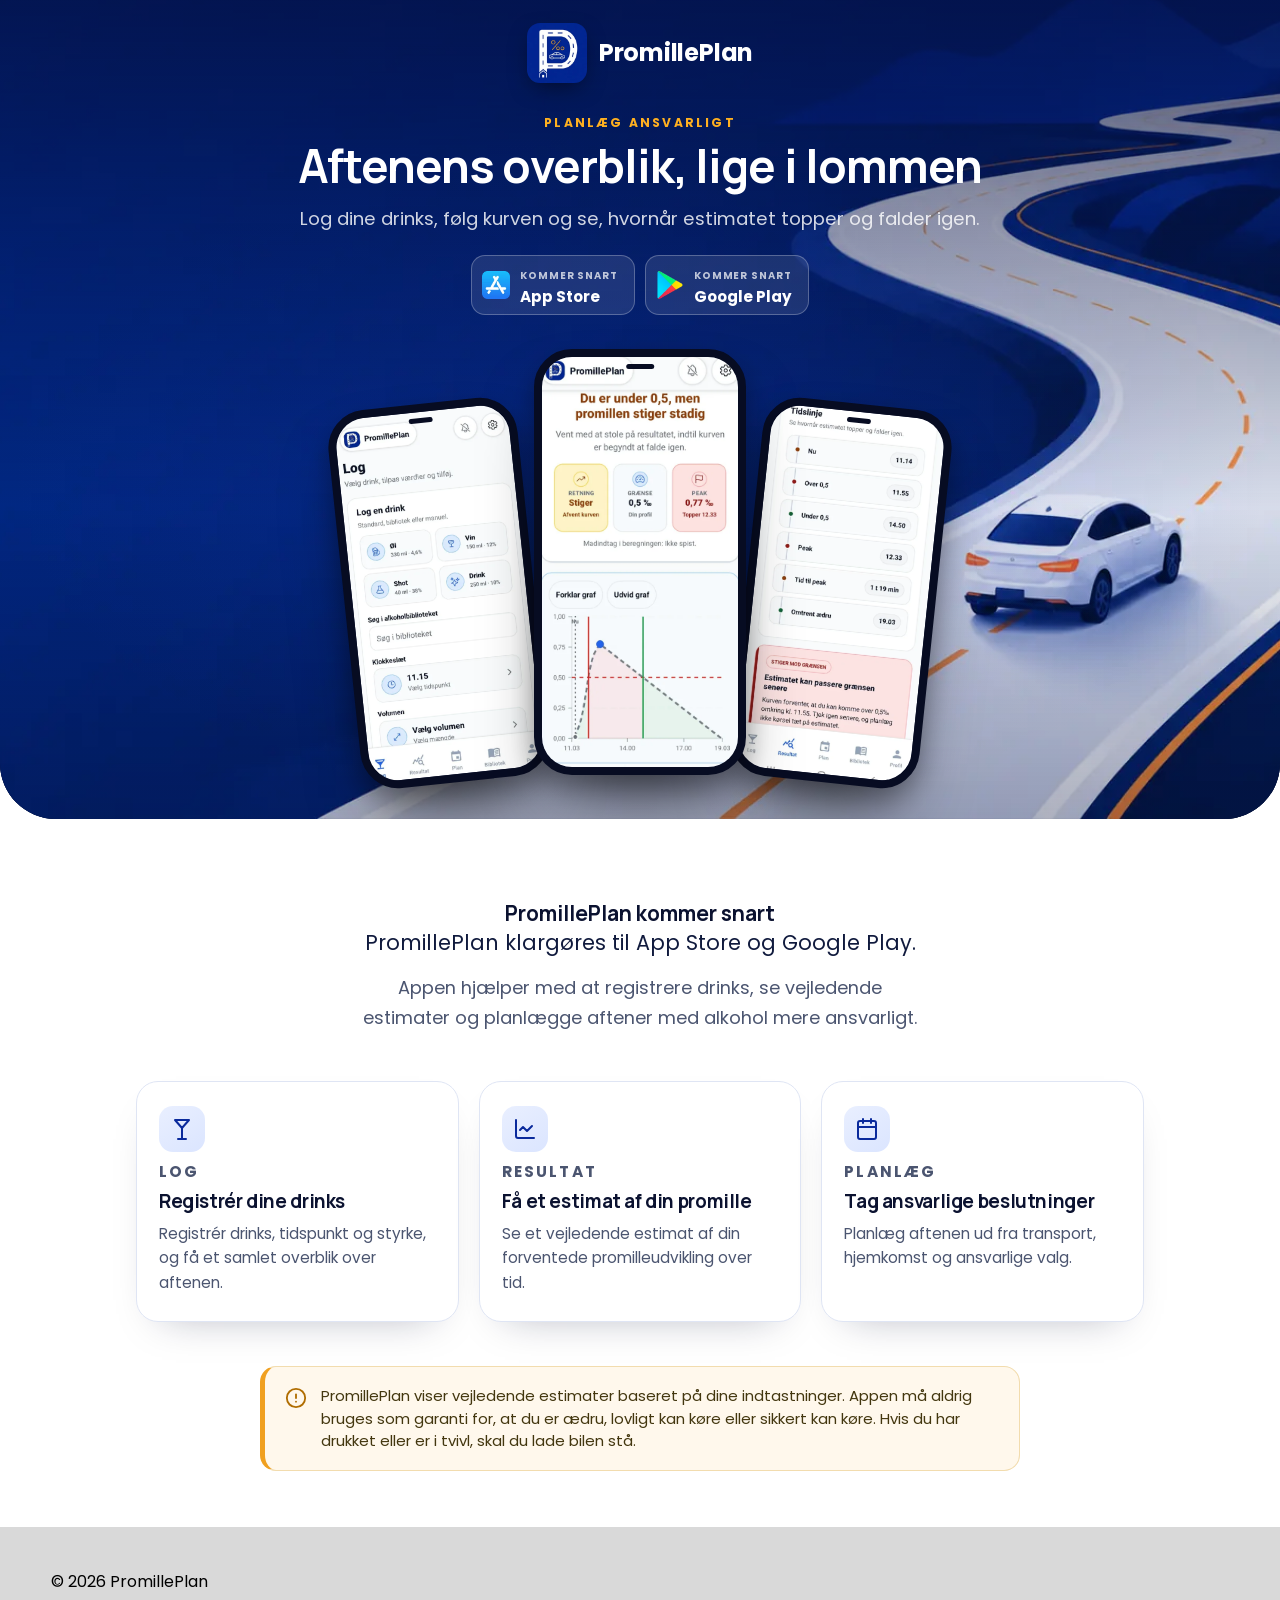
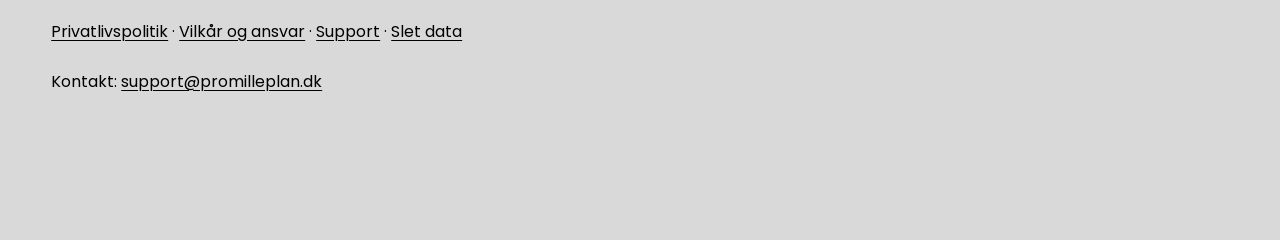
==== commit f13be05a: "Forside: vis hele telefonerne med luft under - telefonerne skæres ikke længere af i bunden; hero har" ====
--- a/index.html
+++ b/index.html
@@ -1227,7 +1227,7 @@
 .pp-home :where(ul){list-style:none}
 
 /* ---------- HERO ---------- */
-.pp-hero{position:relative;isolation:isolate;overflow:hidden;color:#fff;text-align:center;background:#061033;border-radius:0 0 clamp(24px,5vw,56px) clamp(24px,5vw,56px);padding:clamp(22px,4vw,44px) 16px 0}
+.pp-hero{position:relative;isolation:isolate;overflow:hidden;color:#fff;text-align:center;background:#061033;border-radius:0 0 clamp(24px,5vw,56px) clamp(24px,5vw,56px);padding:clamp(22px,3.4vw,36px) 16px clamp(34px,5vw,56px)}
 .pp-hero__bg{position:absolute;inset:0;z-index:-2;background:#061033 url("media/hero-vej.webp") 84% 60%/cover no-repeat}
 .pp-hero::before{content:"";position:absolute;inset:0;z-index:-1;background:linear-gradient(180deg,rgba(4,12,56,.72) 0%,rgba(4,12,56,.34) 34%,rgba(4,12,56,.05) 62%,rgba(4,12,56,.32) 100%),radial-gradient(70% 60% at 50% 58%,rgba(20,60,200,.30),rgba(20,60,200,0) 70%)}
 .pp-hero__inner{max-width:1080px;margin:0 auto}
@@ -1250,11 +1250,16 @@
 
 @media (min-width:760px){
   .pp-hero__bg{transform:scale(1.16);transform-origin:0 100%}
-  .pp-phones{--w:clamp(180px,26vw,236px)}
-}
-
-/* telefoner – afskåret i bunden, så de "vokser op" af bunden */
-.pp-phones{--w:clamp(104px,30vw,236px);display:flex;justify-content:center;align-items:flex-start;gap:clamp(4px,1.6vw,26px);margin:clamp(26px,4.5vw,44px) auto calc(var(--w) * -.62)}
+  .pp-phones{--w:clamp(150px,12.2vw,176px);gap:clamp(14px,1.6vw,26px);margin-top:clamp(20px,2vw,24px)}
+  .pp-hero{padding-top:clamp(18px,1.8vw,24px);padding-bottom:clamp(26px,2.8vw,40px)}
+  .pp-hero h1{max-width:26ch;font-size:clamp(2.3rem,3.6vw,3.1rem)}
+  .pp-lede{max-width:62ch}
+  .pp-eyebrow{margin-top:clamp(16px,2vw,24px)}
+  .pp-soon{margin-top:clamp(16px,2vw,22px)}
+}
+
+/* telefoner – vist helt, med luft under */
+.pp-phones{--w:clamp(92px,27.5vw,190px);display:flex;justify-content:center;align-items:flex-start;gap:calc(var(--w) * -.1);margin:clamp(24px,3.6vw,34px) auto 0}
 .pp-phone{flex:0 0 auto;width:var(--w)}
 .pp-screen{position:relative;aspect-ratio:1/2;overflow:hidden;background:var(--pp-navy);border:clamp(3px,.9vw,8px) solid #070c22;border-radius:clamp(16px,4.8vw,38px);box-shadow:0 40px 70px -24px rgba(0,0,0,.65),0 12px 26px rgba(0,0,0,.28),inset 0 0 0 1px rgba(255,255,255,.14);transition:transform .5s cubic-bezier(.2,.7,.2,1)}
 .pp-screen::after{content:"";position:absolute;top:1.6%;left:50%;width:14%;height:1.3%;transform:translateX(-50%);border-radius:99px;background:#070c22}
